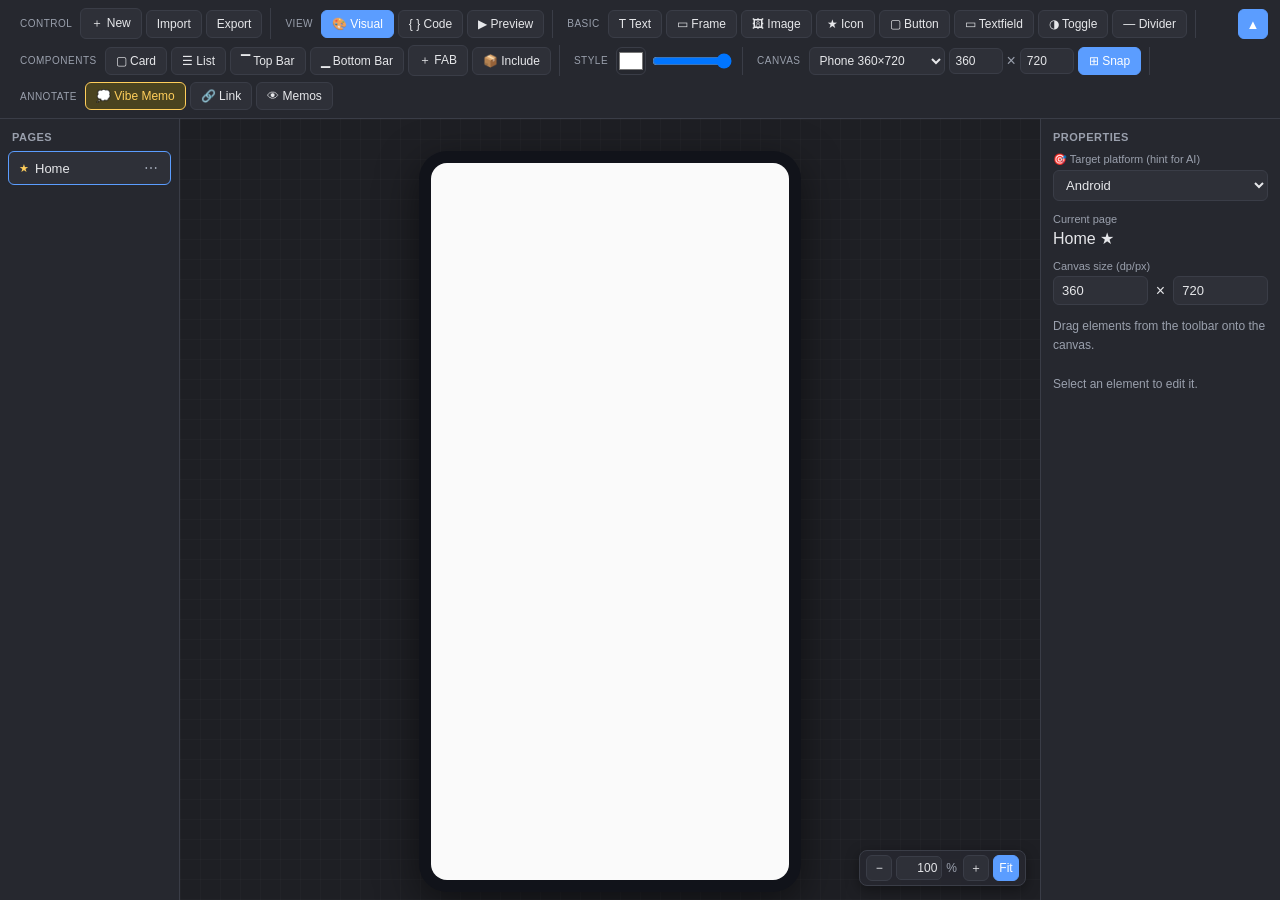
==== index.html @ 79864994 "ux: replace PAGES ... prompt/confirm with a non-blocking popup menu - ⋯ now opens a small popup menu" ====
<!DOCTYPE html>
<!--
  easy-xml — Android UI 草图工具 / Android UI sketch tool
  单页 HTML，无需构建。在浏览器中打开即可使用。
  Single-page HTML, no build step. Just open in a browser.
-->
<html lang="zh">
<head>
<meta charset="UTF-8">
<meta name="viewport" content="width=device-width, initial-scale=1.0">
<title>easy-xml · Android UI Sketch</title>
<style>
  :root {
    --bg: #1e1f24;
    --panel: #26282f;
    --panel-2: #2e3038;
    --border: #3a3d47;
    --text: #e6e7ea;
    --muted: #9aa0ad;
    --accent: #5b9dff;
    --accent-2: #ffce5b;
    --danger: #ff6b6b;
  }
  * { box-sizing: border-box; }
  html, body { margin: 0; height: 100%; }
  body {
    font-family: -apple-system, "Segoe UI", "PingFang SC", "Microsoft YaHei", Roboto, sans-serif;
    background: var(--bg);
    color: var(--text);
    display: flex;
    flex-direction: column;
    overflow: hidden;
  }
  /* ---- Toolbar / 工具栏 ---- */
  #toolbar {
    display: flex;
    align-items: center;
    gap: 6px;
    padding: 8px 44px 8px 12px;   /* room for collapse button / 给折叠按钮留位 */
    background: var(--panel);
    border-bottom: 1px solid var(--border);
    flex-wrap: wrap;
    position: relative;
  }
  /* always-visible toggle, fixed at top-right / 始终可见的折叠按钮，固定右上角 */
  #tbToggle {
    position: fixed; top: 9px; right: 12px; z-index: 50;
    width: 30px; height: 30px; padding: 0; line-height: 1; font-size: 13px;
    background: var(--accent); color: #fff; border-color: var(--accent);
  }
  /* collapsed toolbar -> slim mini bar / 折叠后的细条 */
  #tbMini {
    display: none;
    align-items: center; gap: 8px;
    padding: 6px 12px;
    background: var(--panel);
    border-bottom: 1px solid var(--border);
  }
  body.tb-collapsed #toolbar { display: none; }
  body.tb-collapsed #tbMini { display: flex; }
  .group {
    display: flex;
    align-items: center;
    flex-wrap: wrap;          /* let buttons wrap inside the group / 组内按钮可换行 */
    gap: 4px;
    row-gap: 6px;
    min-width: 0;
    padding: 0 8px;
    border-right: 1px solid var(--border);
  }
  .group:last-child { border-right: none; }
  .group-label {
    font-size: 10px;
    color: var(--muted);
    text-transform: uppercase;
    letter-spacing: .5px;
    margin-right: 4px;
  }
  button.tool, .tool {
    background: var(--panel-2);
    color: var(--text);
    border: 1px solid var(--border);
    border-radius: 6px;
    padding: 6px 10px;
    font-size: 12px;
    cursor: pointer;
    user-select: none;
    white-space: nowrap;
  }
  button.tool:hover, .tool:hover { border-color: var(--accent); }
  .tool.draw { cursor: grab; }
  .tool.draw:active { cursor: grabbing; }
  .tool.primary { background: var(--accent); color: #fff; border-color: var(--accent); }
  .tool.vibe { background: #4a431f; border-color: var(--accent-2); color: var(--accent-2); }
  .tool.active { background: var(--accent); color: #fff; border-color: var(--accent); }
  #toolbar select, #toolbar input.num {
    background: var(--panel-2); color: var(--text);
    border: 1px solid var(--border); border-radius: 6px;
    padding: 5px 6px; font-size: 12px;
  }
  #toolbar input.num { width: 54px; }
  input[type=color] { width: 30px; height: 28px; border: 1px solid var(--border); border-radius: 6px; background: none; padding: 0; cursor: pointer; }
  input[type=range] { width: 80px; }
  /* ---- Main layout / 主布局 ---- */
  #main { flex: 1; display: flex; min-height: 0; }
  /* Page list / 页面列表 */
  #pages {
    width: 180px;
    background: var(--panel);
    border-right: 1px solid var(--border);
    overflow-y: auto;
    padding: 8px;
    flex-shrink: 0;
  }
  #pages h3 { font-size: 11px; color: var(--muted); text-transform: uppercase; margin: 4px 4px 8px; letter-spacing: .5px; }
  .page-item {
    padding: 8px 10px;
    border-radius: 6px;
    font-size: 13px;
    cursor: pointer;
    margin-bottom: 4px;
    border: 1px solid transparent;
    display: flex;
    align-items: center;
    gap: 6px;
  }
  .page-item:hover { background: var(--panel-2); }
  .page-item.active { background: var(--panel-2); border-color: var(--accent); }
  .page-item .home-dot { color: var(--accent-2); font-size: 11px; }
  .page-item .name { flex: 1; overflow: hidden; text-overflow: ellipsis; white-space: nowrap; }
  .page-item .pgmenu { color: var(--muted); font-size: 14px; padding: 0 2px; }
  .page-item .pgmenu:hover { color: var(--text); }
  /* Canvas / 画布 */
  #stage {
    flex: 1;
    overflow: auto;
    display: flex;
    align-items: flex-start;
    justify-content: center;
    padding: 32px;
    position: relative;
    background:
      linear-gradient(90deg, rgba(255,255,255,.02) 1px, transparent 1px),
      linear-gradient(rgba(255,255,255,.02) 1px, transparent 1px);
    background-size: 20px 20px;
  }
  /* floating zoom control / 浮动缩放控件 */
  #zoombar {
    position: absolute; right: 14px; bottom: 14px; z-index: 6;
    display: flex; align-items: center; gap: 4px;
    background: rgba(38,40,47,.92); border: 1px solid var(--border);
    border-radius: 8px; padding: 4px 6px;
    box-shadow: 0 4px 14px rgba(0,0,0,.4);
  }
  #zoombar button { width: 26px; height: 26px; padding: 0; }
  #zoombar input { width: 46px; text-align: right; background: var(--panel-2); color: var(--text); border: 1px solid var(--border); border-radius: 5px; padding: 4px; font-size: 12px; }
  #zoombar .pct { color: var(--muted); font-size: 12px; margin-right: 2px; }
  body.mode-code #zoombar { display: none; }
  #phone {
    background: #11131a;
    border-radius: 28px;
    padding: 12px;
    box-shadow: 0 12px 40px rgba(0,0,0,.5);
    height: fit-content;
  }
  svg#canvas { background: #fafafa; border-radius: 16px; display: block; }
  /* Properties / 属性面板 */
  #props {
    width: 240px;
    background: var(--panel);
    border-left: 1px solid var(--border);
    padding: 12px;
    overflow-y: auto;
    flex-shrink: 0;
  }
  #props h3 { font-size: 11px; color: var(--muted); text-transform: uppercase; margin: 0 0 10px; letter-spacing: .5px; }
  .field { margin-bottom: 12px; }
  .field label { display: block; font-size: 11px; color: var(--muted); margin-bottom: 4px; }
  .field input[type=text], .field textarea, .field select {
    width: 100%;
    background: var(--panel-2);
    border: 1px solid var(--border);
    border-radius: 6px;
    color: var(--text);
    padding: 6px 8px;
    font-size: 13px;
    font-family: inherit;
  }
  .field textarea { resize: vertical; min-height: 60px; }
  .row { display: flex; gap: 8px; align-items: center; }
  .empty-hint { color: var(--muted); font-size: 12px; line-height: 1.6; }
  .btn-danger { background: #3a2326; color: var(--danger); border: 1px solid var(--danger); border-radius: 6px; padding: 7px; width: 100%; cursor: pointer; font-size: 12px; }
  .btn-danger:hover { background: var(--danger); color: #fff; }
  /* SVG element styling */
  .el { cursor: move; }
  .el.preview-link { cursor: pointer; }
  .sel-outline { fill: none; stroke: var(--accent); stroke-width: 1.5; stroke-dasharray: 4 3; pointer-events: none; }
  .resize-handle { fill: var(--accent); cursor: nwse-resize; }
  .memo-card { cursor: move; }
  /* ---- Code view / 代码视图 ---- */
  #codeView { display: none; flex: 1; flex-direction: column; min-height: 0; }
  .code-toolbar {
    display: flex; align-items: center; gap: 8px;
    padding: 8px 50px 8px 12px;   /* right room for the fixed toggle / 给固定折叠按钮留位 */
    border-bottom: 1px solid var(--border);
    background: var(--panel); font-size: 12px; color: var(--muted);
  }
  .code-toolbar .spacer { flex: 1; }
  .code-wrap { position: relative; flex: 1; min-height: 0; margin: 10px; }
  #codeHl, #codeArea {
    position: absolute; inset: 0; margin: 0; padding: 14px;
    font-family: ui-monospace, "SF Mono", Menlo, monospace;
    font-size: 13px; line-height: 1.55;
    white-space: pre-wrap; overflow-wrap: break-word; word-break: break-word;
    border: 1px solid var(--border); border-radius: 8px;
    overflow: auto; tab-size: 2;
  }
  #codeHl { background: #15161b; color: #d7dbe2; pointer-events: none; z-index: 1; }
  #codeHl code { font: inherit; white-space: inherit; }
  #codeArea { background: transparent; color: transparent; caret-color: #fff; z-index: 2; resize: none; }
  #codeArea::selection { background: rgba(91,157,255,.35); }
  /* syntax tokens / 语法着色 */
  .c  { color: #6a9955; font-style: italic; }
  .tg { color: #569cd6; }
  .at { color: #9cdcfe; }
  .vl { color: #ce9178; }
  .pu { color: #808080; }
  .hd { color: #e6c07b; font-weight: 600; }
  .fn { color: #707070; }
  /* mode visibility / 模式可见性 */
  body.mode-code #stage, body.mode-code #props { display: none; }
  body.mode-code #codeView { display: flex; }
  body.mode-preview #props { display: none; }
  /* toast */
  .toast { position: fixed; bottom: 20px; left: 50%; transform: translateX(-50%); background: var(--panel-2); border: 1px solid var(--accent); color: var(--text); padding: 10px 18px; border-radius: 8px; font-size: 13px; z-index: 200; opacity: 0; transition: opacity .2s; pointer-events: none; }
  .toast.show { opacity: 1; }
  /* popup menu / 弹出菜单 */
  .popmenu { position: fixed; z-index: 300; background: var(--panel-2); border: 1px solid var(--border); border-radius: 8px; padding: 4px; box-shadow: 0 10px 28px rgba(0,0,0,.5); min-width: 150px; }
  .popmenu button { display: block; width: 100%; text-align: left; background: none; border: none; color: var(--text); padding: 8px 10px; border-radius: 6px; font-size: 13px; cursor: pointer; }
  .popmenu button:hover { background: var(--accent); color: #fff; }
  .popmenu button.danger { color: var(--danger); }
  .popmenu button.danger:hover { background: var(--danger); color: #fff; }
  .popmenu button:disabled { opacity: .4; cursor: default; }
  .popmenu button:disabled:hover { background: none; color: var(--text); }
  .popmenu .sep { height: 1px; background: var(--border); margin: 4px 2px; }
  .page-rename { flex: 1; min-width: 0; background: var(--bg); border: 1px solid var(--accent); border-radius: 5px; color: var(--text); padding: 4px 6px; font-size: 13px; font-family: inherit; }
  /* text position 3x3 picker / 文本位置九宫格 */
  .pos-grid { display: grid; grid-template-columns: repeat(3, 1fr); gap: 4px; width: 96px; }
  .pos-grid button { height: 26px; padding: 0; font-size: 11px; }
  .pos-grid button.active { background: var(--accent); color: #fff; border-color: var(--accent); }
  /* inline text editor over the canvas / 画布上的内联文本编辑 */
  .inline-edit {
    position: fixed; z-index: 120;
    background: #fff; color: #111; border: 2px solid var(--accent);
    border-radius: 4px; padding: 2px 6px; font-size: 14px;
    font-family: inherit; outline: none;
  }
</style>
</head>
<body class="mode-visual">

<!-- always-visible collapse/expand toggle / 始终可见的折叠·展开按钮 -->
<button class="tool" id="tbToggle" data-act="toggletb" title="Collapse / expand toolbar">▲</button>

<!-- ======== Toolbar / 工具栏 ======== -->
<div id="toolbar">
  <div class="group">
    <span class="group-label">Control</span>
    <button class="tool" data-act="newpage">＋ New</button>
    <button class="tool" data-act="import">Import</button>
    <button class="tool" data-act="export">Export</button>
  </div>

  <div class="group">
    <span class="group-label">View</span>
    <button class="tool" data-act="view" data-mode="visual">🎨 Visual</button>
    <button class="tool" data-act="view" data-mode="code">{ } Code</button>
    <button class="tool" data-act="view" data-mode="preview">▶ Preview</button>
  </div>

  <div class="group">
    <span class="group-label">Basic</span>
    <div class="tool draw" draggable="true" data-type="text">T Text</div>
    <div class="tool draw" draggable="true" data-type="rect">▭ Frame</div>
    <div class="tool draw" draggable="true" data-type="image">🖼 Image</div>
    <div class="tool draw" draggable="true" data-type="icon">★ Icon</div>
    <div class="tool draw" draggable="true" data-type="button">▢ Button</div>
    <div class="tool draw" draggable="true" data-type="textfield">▭ Textfield</div>
    <div class="tool draw" draggable="true" data-type="toggle">◑ Toggle</div>
    <div class="tool draw" draggable="true" data-type="divider">— Divider</div>
  </div>

  <div class="group">
    <span class="group-label">Components</span>
    <div class="tool draw" draggable="true" data-type="card">▢ Card</div>
    <div class="tool draw" draggable="true" data-type="list">☰ List</div>
    <div class="tool draw" draggable="true" data-type="topbar">▔ Top Bar</div>
    <div class="tool draw" draggable="true" data-type="bottombar">▁ Bottom Bar</div>
    <div class="tool draw" draggable="true" data-type="fab">＋ FAB</div>
    <div class="tool draw" draggable="true" data-type="include" title="Embed another page as an element">📦 Include</div>
  </div>

  <div class="group">
    <span class="group-label">Style</span>
    <input type="color" id="fillColor" value="#ffffff" title="Color">
    <input type="range" id="opacity" min="0" max="1" step="0.05" value="1" title="Opacity">
  </div>

  <div class="group">
    <span class="group-label">Canvas</span>
    <select id="canvasPreset" title="Preset size"></select>
    <input type="number" id="canvasW" class="num" min="120" max="2000" title="Width">
    <span style="color:var(--muted)">×</span>
    <input type="number" id="canvasH" class="num" min="120" max="4000" title="Height">
    <button class="tool active" id="snapBtn" data-act="snap" title="Snap (grid + guides)">⊞ Snap</button>
  </div>

  <div class="group">
    <span class="group-label">Annotate</span>
    <div class="tool vibe draw" draggable="true" data-type="memo">💭 Vibe Memo</div>
    <button class="tool" data-act="link">🔗 Link</button>
    <button class="tool" id="toggleMemo" data-act="foldmemo">👁 Memos</button>
  </div>
</div>

<!-- ======== Mini bar (collapsed) / 折叠后的细条 ======== -->
<div id="tbMini">
  <span class="group-label" style="margin-right:8px">COLLAPSED · tap ▼ to expand</span>
  <button class="tool" data-act="view" data-mode="visual">🎨 Visual</button>
  <button class="tool" data-act="view" data-mode="code">{ } Code</button>
  <button class="tool" data-act="view" data-mode="preview">▶ Preview</button>
</div>

<!-- ======== Main / 主区域 ======== -->
<div id="main">
  <!-- Page list / 页面列表 -->
  <div id="pages">
    <h3>Pages</h3>
    <div id="pageList"></div>
  </div>

  <!-- Canvas / 画布 -->
  <div id="stage">
    <div id="phone">
      <svg id="canvas" width="360" height="720" viewBox="0 0 360 720">
        <g id="elLayer"></g>
        <g id="memoLayer"></g>
        <g id="overlay"></g>
      </svg>
    </div>
    <!-- zoom control / 缩放控件 -->
    <div id="zoombar">
      <button class="tool" id="zOut" title="Zoom out">−</button>
      <input type="text" id="zVal" title="Zoom %"><span class="pct">%</span>
      <button class="tool" id="zIn" title="Zoom in">＋</button>
      <button class="tool" id="zFit" title="Fit to window">Fit</button>
    </div>
  </div>

  <!-- Code editor / 代码编辑器 -->
  <div id="codeView">
    <div class="code-toolbar">
      <span>Markdown + XML (editable)</span>
      <span class="spacer"></span>
      <button class="tool primary" id="cApply">✓ Apply</button>
      <button class="tool" id="cRegen">↻ Regenerate</button>
      <button class="tool" id="cCopy">📋 Copy</button>
      <button class="tool" id="cDownload">⬇ Download .md</button>
    </div>
    <div class="code-wrap">
      <pre id="codeHl" aria-hidden="true"><code></code></pre>
      <textarea id="codeArea" spellcheck="false"></textarea>
    </div>
  </div>

  <!-- Properties / 属性面板 -->
  <div id="props">
    <h3>Properties</h3>
    <div id="propBody"></div>
  </div>
</div>

<div class="toast" id="toast"></div>
<input type="file" id="fileInput" accept=".json,application/json" style="display:none">

<script>
"use strict";
// ====================================================================
// easy-xml — state & logic / 状态与逻辑
// ====================================================================
const STORE_KEY = "easy-xml-project-v1";

// Default element sizes / 默认尺寸 (color optional: foreground for text-like)
const DEFAULTS = {
  rect:      { w: 200, h: 130, text: "" },
  text:      { w: 160, h: 28,  text: "Text", color: "#1d2330" },
  textfield: { w: 240, h: 46,  text: "Input..." },
  button:    { w: 140, h: 46,  text: "Button" },
  list:      { w: 260, h: 220, text: "Item" },
  image:     { w: 200, h: 140, text: "", color: "#eef0f3" },
  icon:      { w: 44,  h: 44,  text: "★", color: "#1d2330" },
  card:      { w: 240, h: 160, text: "" },
  topbar:    { w: 360, h: 56,  text: "Title" },
  bottombar: { w: 360, h: 60,  text: "Home,Search,Profile" },
  fab:       { w: 56,  h: 56,  text: "＋", color: "#5b9dff" },
  toggle:    { w: 52,  h: 30,  text: "", color: "#5b9dff" },
  divider:   { w: 240, h: 2,   text: "", color: "#d0d0d0" },
  include:   { w: 170, h: 130, text: "" },
};

// Canvas presets / 画面预设
const CANVAS_PRESETS = [
  { label: "Phone 360×720",    w: 360,  h: 720 },
  { label: "Phone 360×800",    w: 360,  h: 800 },
  { label: "Phone L 412×915",  w: 412,  h: 915 },
  { label: "Compact 320×568",  w: 320,  h: 568 },
  { label: "Tablet 800×1280",  w: 800,  h: 1280 },
  { label: "Web 1280×800",     w: 1280, h: 800 },
  { label: "Desktop 1440×900", w: 1440, h: 900 },
];

// target platforms (hint passed to AI) / 目标平台（提示给 AI）
const TARGETS = ["Android", "iOS", "Web", "Desktop", "Mobile (generic)"];

let project = null;        // { pages, activePageId, seq }
let selection = { kind: "el", ids: [] };   // multi-select / 复数选择
// ---- selection helpers / 选择辅助 ----
function clearSel() { selection = { kind: "el", ids: [] }; }
function setSel(kind, ids) { selection = { kind, ids: ids.slice() }; }
function isSel(id) { return selection.ids.indexOf(id) >= 0; }
function selObjs() {
  const page = activePage();
  const src = selection.kind === "memo" ? page.memos : page.elements;
  return selection.ids.map(id => src.find(o => o.id === id)).filter(Boolean);
}
function primarySel() { return selObjs()[0] || null; }
let memoVisible = true;
let mode = "visual";       // 'visual' | 'code' | 'preview'
let codeDirty = false;     // code edited but not applied / 代码已改未应用
let zoom = 1;              // canvas zoom factor / 画布缩放倍数
let zoomFit = true;        // auto-fit to window / 自动适应窗口
let clipboard = [];        // copied elements / 剪贴板（元素副本）
let snapGrid = true;       // snap to grid while moving / 移动时网格吸附
const GRID = 8;            // grid step (canvas units) / 网格步长

const SVGNS = "http://www.w3.org/2000/svg";
const $ = (sel) => document.querySelector(sel);
const canvas = $("#canvas");
const elLayer = $("#elLayer");
const memoLayer = $("#memoLayer");
const overlay = $("#overlay");

// ---- ID / 唯一ID ----
function nextId(prefix) {
  project.seq = (project.seq || 0) + 1;
  return prefix + project.seq;
}

// ---- Persistence / 持久化 (localStorage) ----
function save() {
  try { localStorage.setItem(STORE_KEY, JSON.stringify(project)); }
  catch (e) { console.warn("save failed", e); }
}
function load() {
  try {
    const raw = localStorage.getItem(STORE_KEY);
    if (raw) { project = JSON.parse(raw); return true; }
  } catch (e) { console.warn("load failed", e); }
  return false;
}

// ---- Undo / Redo history / 撤销·重做历史 ----
const undoStack = [], redoStack = [];
const HMAX = 100;
// capture the current state BEFORE a mutating action / 在改动前快照
function snapshot() {
  undoStack.push(JSON.stringify(project));
  if (undoStack.length > HMAX) undoStack.shift();
  redoStack.length = 0;
}
function restoreState(json) {
  project = JSON.parse(json);
  migrate();
  if (!project.pages.some(p => p.id === project.activePageId)) project.activePageId = project.pages[0].id;
  clearSel();
  render();
}
function undo() {
  if (!undoStack.length) { toast("Nothing to undo"); return; }
  redoStack.push(JSON.stringify(project));
  restoreState(undoStack.pop());
}
function redo() {
  if (!redoStack.length) { toast("Nothing to redo"); return; }
  undoStack.push(JSON.stringify(project));
  restoreState(redoStack.pop());
}
function activePage() {
  return project.pages.find(p => p.id === project.activePageId) || project.pages[0];
}
// active canvas size / 当前画面尺寸
function cw() { const p = activePage(); return (p && p.canvasW) || 360; }
function ch() { const p = activePage(); return (p && p.canvasH) || 720; }

// ---- Init / 初始化 ----
function freshProject() {
  project = { pages: [], activePageId: null, seq: 0 };
  const p = createPage("Home");
  p.isHome = true;
  project.activePageId = p.id;
}
function createPage(name) {
  const p = {
    id: nextId("p"),
    name: name || ("Page " + (project.pages.length + 1)),
    isHome: false, elements: [], memos: [],
    canvasW: 360, canvasH: 720,
  };
  project.pages.push(p);
  return p;
}
// fill defaults for old data / 兼容旧数据
function migrate() {
  if (!project.pages) return;
  if (!project.target) project.target = "Android";
  project.pages.forEach(p => {
    if (!p.canvasW) p.canvasW = 360;
    if (!p.canvasH) p.canvasH = 720;
    if (!p.memos) p.memos = [];
    (p.elements || []).forEach(e => { if (e.note == null) e.note = ""; if (e.ref === undefined) e.ref = null; if (e.groupId === undefined) e.groupId = null; if (e.textPos === undefined) e.textPos = null; });
  });
}

// ====================================================================
// Rendering / 渲染
// ====================================================================
function render() {
  renderPageList();
  renderCanvas();
  renderProps();
  syncCanvasControls();
  syncStyleControls();
  save();
}

// reflect the selected element's color/opacity in the toolbar Style controls
// 让工具栏样式控件反映当前选中元素的颜色/透明度
function syncStyleControls() {
  const sel = selection.kind === "el" ? primarySel() : null;
  if (sel) {
    $("#fillColor").value = sel.color || "#ffffff";
    $("#opacity").value = sel.opacity != null ? sel.opacity : 1;
  }
}

// apply a Style control to the current selection live (WYSIWYG) and keep as default
// 把样式控件实时应用到选中元素（所见即所得），同时作为新元素默认值
function applyStyleToSelection(key, val) {
  if (selection.kind === "el" && selection.ids.length) {
    selObjs().forEach(o => o[key] = val);
    renderCanvas(); renderProps(); save();
  }
}
$("#fillColor").addEventListener("input", (e) => applyStyleToSelection("color", e.target.value));
$("#opacity").addEventListener("input", (e) => applyStyleToSelection("opacity", parseFloat(e.target.value)));
// snapshot once when a Style control gains focus (so the edit is undoable) / 聚焦时快照一次
["#fillColor", "#opacity"].forEach(s => $(s).addEventListener("focus", () => { if (selection.ids.length) snapshot(); }));

function syncCanvasControls() {
  const p = activePage();
  $("#canvasW").value = p.canvasW;
  $("#canvasH").value = p.canvasH;
  const preset = CANVAS_PRESETS.findIndex(x => x.w === p.canvasW && x.h === p.canvasH);
  $("#canvasPreset").value = preset >= 0 ? String(preset) : "custom";
}

let renamingPageId = null;   // page being renamed inline / 正在内联重命名的页面

function renderPageList() {
  const list = $("#pageList");
  list.innerHTML = "";
  project.pages.forEach(p => {
    const div = document.createElement("div");
    div.className = "page-item" + (p.id === project.activePageId ? " active" : "");
    div.appendChild(makeSpan("home-dot", p.isHome ? "★" : ""));
    if (renamingPageId === p.id) {
      const inp = document.createElement("input");
      inp.type = "text"; inp.value = p.name; inp.className = "page-rename";
      const commit = (keep) => {
        renamingPageId = null;
        const v = inp.value.trim();
        if (keep && v && v !== p.name) { snapshot(); p.name = v; }
        render();
      };
      inp.onkeydown = (ev) => { ev.stopPropagation(); if (ev.key === "Enter") commit(true); else if (ev.key === "Escape") commit(false); };
      inp.onblur = () => commit(true);
      div.appendChild(inp);
      setTimeout(() => { inp.focus(); inp.select(); }, 0);
    } else {
      const name = makeSpan("name", p.name);
      name.onclick = () => { project.activePageId = p.id; clearSel(); render(); };
      div.appendChild(name);
      div.querySelector(".home-dot").onclick = () => { project.activePageId = p.id; clearSel(); render(); };
      const menu = makeSpan("pgmenu", "⋯"); menu.title = "Menu";
      menu.onclick = (e) => { e.stopPropagation(); const r = menu.getBoundingClientRect(); openPageMenu(p, r.left, r.bottom + 4); };
      div.appendChild(menu);
    }
    list.appendChild(div);
  });
}
function makeSpan(cls, text) { const s = document.createElement("span"); s.className = cls; s.textContent = text; return s; }

function openPageMenu(p, x, y) {
  openPopmenu(x, y, [
    { label: "✎ Rename", action: () => { renamingPageId = p.id; render(); } },
    { label: "★ Set as Home", disabled: p.isHome, action: () => {
        snapshot(); project.pages.forEach(x => x.isHome = false); p.isHome = true; render();
      } },
    { sep: true },
    { label: "🗑 Delete", danger: true, disabled: project.pages.length === 1, action: () => deletePage(p) },
  ]);
}
function deletePage(p) {
  if (project.pages.length === 1) return;
  snapshot();
  project.pages = project.pages.filter(x => x.id !== p.id);
  project.pages.forEach(pg => pg.elements.forEach(el => {   // clear links / includes pointing here
    if (el.linkTo === p.id) el.linkTo = null;
    if (el.ref === p.id) el.ref = null;
  }));
  if (project.activePageId === p.id) project.activePageId = project.pages[0].id;
  if (!project.pages.some(x => x.isHome)) project.pages[0].isHome = true;
  render();
  toast("Page deleted — ⌘/Ctrl+Z to undo");
}

// ---- lightweight popup menu (non-blocking) / 轻量弹出菜单（不打断） ----
let popmenuEl = null;
function closePopmenu() {
  if (!popmenuEl) return;
  popmenuEl.remove(); popmenuEl = null;
  document.removeEventListener("pointerdown", onPopOutside, true);
}
function onPopOutside(e) { if (popmenuEl && !popmenuEl.contains(e.target)) closePopmenu(); }
document.addEventListener("keydown", (e) => { if (e.key === "Escape") closePopmenu(); });
function openPopmenu(x, y, items) {
  closePopmenu();
  const m = document.createElement("div");
  m.className = "popmenu";
  items.forEach(it => {
    if (it.sep) { const s = document.createElement("div"); s.className = "sep"; m.appendChild(s); return; }
    const b = document.createElement("button");
    b.textContent = it.label;
    if (it.danger) b.className = "danger";
    if (it.disabled) b.disabled = true;
    else b.onclick = () => { closePopmenu(); it.action(); };
    m.appendChild(b);
  });
  document.body.appendChild(m);
  const r = m.getBoundingClientRect();
  m.style.left = Math.min(x, window.innerWidth - r.width - 8) + "px";
  m.style.top = Math.min(y, window.innerHeight - r.height - 8) + "px";
  popmenuEl = m;
  setTimeout(() => document.addEventListener("pointerdown", onPopOutside, true), 0);
}

function renderCanvas() {
  const page = activePage();
  const W = cw(), H = ch();
  canvas.setAttribute("viewBox", `0 0 ${W} ${H}`);
  applyZoom();   // sets width/height from zoom / 按缩放设置宽高

  elLayer.innerHTML = "";
  memoLayer.innerHTML = "";
  overlay.innerHTML = "";

  page.elements.forEach(el => elLayer.appendChild(buildElement(el)));
  memoLayer.style.display = memoVisible ? "" : "none";
  page.memos.forEach(m => memoLayer.appendChild(buildMemo(m)));

  if (selection.ids.length && mode !== "preview") {
    const objs = selObjs();
    const single = objs.length === 1;
    objs.forEach(o => drawSelection(o.x, o.y, o.w || 200, o.h || 80, single));
  }
}

// build a top-level (interactive) element / 构建可交互的顶层元素
function buildElement(el) {
  const g = document.createElementNS(SVGNS, "g");
  g.setAttribute("class", "el" + (mode === "preview" && el.linkTo ? " preview-link" : ""));
  g.setAttribute("transform", `translate(${el.x},${el.y})`);
  g.dataset.id = el.id;
  g.dataset.kind = "el";
  drawShapes(g, el, 0);

  // note badge / 注释标记
  if (el.note && el.note.trim()) {
    const n = document.createElementNS(SVGNS, "text");
    n.setAttribute("x", 5); n.setAttribute("y", 15);
    n.setAttribute("font-size", "12"); n.setAttribute("fill", "#caa53a");
    n.textContent = "📝";
    const ttl = document.createElementNS(SVGNS, "title");
    ttl.textContent = el.note; n.appendChild(ttl);
    g.appendChild(n);
  }
  // link badge / 链接标记
  if (el.linkTo) {
    const t = document.createElementNS(SVGNS, "text");
    t.setAttribute("x", el.w - 6); t.setAttribute("y", 16);
    t.setAttribute("text-anchor", "end"); t.setAttribute("font-size", "12");
    t.setAttribute("fill", "#5b9dff"); t.textContent = "🔗";
    g.appendChild(t);
  }
  return g;
}

// default text position per type / 各类型默认文本位置
const TEXT_DEFAULT_POS = { rect: "tl", text: "ml", textfield: "ml", button: "mc", card: "tl" };
// resolve {x, y, anchor} for an element's text given its 9-anchor position
// 依据 9 宫格位置算出文本的 {x, y, anchor}
function textXY(el, size) {
  const pos = el.textPos || TEXT_DEFAULT_POS[el.type] || "mc";
  const row = pos[0], col = pos[1], pad = 10;
  let x, anchor;
  if (col === "l") { x = pad; anchor = "start"; }
  else if (col === "r") { x = el.w - pad; anchor = "end"; }
  else { x = el.w / 2; anchor = "middle"; }
  let y;
  if (row === "t") y = size + 6;
  else if (row === "b") y = el.h - 8;
  else y = el.h / 2 + size * 0.35;
  return { x, y, anchor };
}

// draw the shapes for an element into a group (local coords, no events)
// 把元素的形状画进一个分组（局部坐标，无事件）。depth 用于限制 include 递归。
function drawShapes(g, el, depth) {
  const stroke = "#3a3d47";
  const op = el.opacity != null ? el.opacity : 1;

  if (el.type === "rect") {
    rect(g, 0, 0, el.w, el.h, el.color, op, stroke, 8);
    if (el.text) { const s = 14, p = textXY(el, s); label(g, p.x, p.y, el.text, "#1d2330", s, p.anchor); }
  } else if (el.type === "textfield") {
    rect(g, 0, 0, el.w, el.h, el.color, op, stroke, 6);
    const s = 14, p = textXY(el, s);
    label(g, p.x, p.y, el.text || "Input...", el.text ? "#444" : "#8a8f99", s, p.anchor);
  } else if (el.type === "button") {
    rect(g, 0, 0, el.w, el.h, el.color, op, stroke, 22);
    const s = 15, p = textXY(el, s);
    label(g, p.x, p.y, el.text || "Button", "#1d2330", s, p.anchor, 600);
  } else if (el.type === "list") {
    rect(g, 0, 0, el.w, el.h, el.color, op, stroke, 8);
    const rows = Math.max(2, Math.floor(el.h / 44));
    for (let i = 1; i < rows; i++) { const ly = i * (el.h / rows); line(g, 0, ly, el.w, ly, "#e3e3e3"); }
    for (let i = 0; i < rows; i++) {
      const ly = i * (el.h / rows) + (el.h / rows) / 2 + 4;
      label(g, 14, ly, (el.text || "Item") + " " + (i + 1), "#4a4f59", 13, "start");
    }
  } else if (el.type === "text") {
    // plain text label, no box / 纯文本，无边框
    const s = Math.min(Math.max(el.h * 0.7, 12), 28), p = textXY(el, s);
    label(g, p.x, p.y, el.text || "Text", el.color || "#1d2330", s, p.anchor);
  } else if (el.type === "image") {
    rect(g, 0, 0, el.w, el.h, el.color || "#eef0f3", op, "#c4c9d2", 8);
    line(g, 0, 0, el.w, el.h, "#c4c9d2"); line(g, el.w, 0, 0, el.h, "#c4c9d2");
    label(g, el.w / 2, el.h / 2 + 6, el.text || "🖼", "#8a8f99", 16, "middle");
  } else if (el.type === "icon") {
    const s = Math.min(el.w, el.h) * 0.82;
    label(g, el.w / 2, el.h / 2 + s * 0.35, el.text || "★", el.color || "#1d2330", s, "middle");
  } else if (el.type === "card") {
    rect(g, 2, 3, el.w, el.h, "#00000018", op, "none", 12);   // soft shadow / 阴影
    rect(g, 0, 0, el.w, el.h, el.color === "#ffffff" || !el.color ? "#ffffff" : el.color, op, "#e2e5ea", 12);
    if (el.text) { const s = 14, p = textXY(el, s); label(g, p.x, p.y, el.text, "#1d2330", s, p.anchor, 600); }
  } else if (el.type === "topbar") {
    rect(g, 0, 0, el.w, el.h, el.color === "#ffffff" || !el.color ? "#5b9dff" : el.color, op, "none", 0);
    label(g, 16, el.h / 2 + 6, "≡", "#fff", 20, "start");
    label(g, 46, el.h / 2 + 5, el.text || "Title", "#fff", 16, "start", 600);
    label(g, el.w - 16, el.h / 2 + 6, "⋮", "#fff", 20, "end");
  } else if (el.type === "bottombar") {
    rect(g, 0, 0, el.w, el.h, el.color === "#ffffff" || !el.color ? "#ffffff" : el.color, op, "#e2e5ea", 0);
    const items = (el.text || "Tab").split(",").map(s => s.trim()).filter(Boolean);
    const n = Math.max(1, items.length);
    items.forEach((it, i) => {
      const cx = (i + 0.5) * (el.w / n);
      circle(g, cx, el.h * 0.32, 8, i === 0 ? "#5b9dff" : "#b9bfca", "none");
      label(g, cx, el.h * 0.78, it, i === 0 ? "#5b9dff" : "#8a8f99", 11, "middle");
    });
  } else if (el.type === "fab") {
    const rr = Math.min(el.w, el.h) / 2;
    circle(g, el.w / 2, el.h / 2, rr, el.color || "#5b9dff", "none");
    label(g, el.w / 2, el.h / 2 + 8, el.text || "＋", "#fff", rr, "middle", 600);
  } else if (el.type === "toggle") {
    const rr = el.h / 2;
    rect(g, 0, 0, el.w, el.h, el.color || "#5b9dff", op, "none", rr);   // "on" track
    circle(g, el.w - rr, rr, rr - 3, "#fff", "none");                   // knob right
  } else if (el.type === "divider") {
    rect(g, 0, 0, el.w, Math.max(1, el.h), el.color || "#d0d0d0", op, "none", 0);
  } else if (el.type === "include") {
    rect(g, 0, 0, el.w, el.h, "#eef2ff", op, "#5b9dff", 8);
    const ref = el.ref ? project.pages.find(p => p.id === el.ref) : null;
    label(g, 6, 14, "📦 " + (ref ? ref.name : "(no page)"), "#3a6dd0", 11, "start", 600);
    if (ref && depth < 1) {
      // scaled snapshot of the referenced page / 引用页面的缩放快照
      const pad = 4, top = 18;
      const sc = Math.min((el.w - pad * 2) / (ref.canvasW || 360), (el.h - top - pad) / (ref.canvasH || 720));
      const inner = document.createElementNS(SVGNS, "g");
      inner.setAttribute("transform", `translate(${pad},${top}) scale(${sc})`);
      inner.setAttribute("pointer-events", "none");
      const bg = document.createElementNS(SVGNS, "rect");
      bg.setAttribute("width", ref.canvasW || 360); bg.setAttribute("height", ref.canvasH || 720);
      bg.setAttribute("fill", "#fafafa"); inner.appendChild(bg);
      (ref.elements || []).forEach(ce => {
        const cg = document.createElementNS(SVGNS, "g");
        cg.setAttribute("transform", `translate(${ce.x},${ce.y})`);
        drawShapes(cg, ce, depth + 1); // depth+1 → nested includes won't expand
        inner.appendChild(cg);
      });
      g.appendChild(inner);
    } else if (ref) {
      label(g, el.w / 2, el.h / 2 + 10, "(nested)", "#9aa0ad", 10, "middle");
    }
  }
}

function buildMemo(m) {
  const g = document.createElementNS(SVGNS, "g");
  g.setAttribute("class", "memo-card");
  g.setAttribute("transform", `translate(${m.x},${m.y})`);
  g.dataset.id = m.id; g.dataset.kind = "memo";
  const w = m.w || 180, h = m.h || 70;
  rect(g, 0, 0, w, h, "#fff4c2", 0.96, "#d9b94a", 6);
  const corner = document.createElementNS(SVGNS, "path");
  corner.setAttribute("d", `M${w-14},0 L${w},14 L${w-14},14 Z`);
  corner.setAttribute("fill", "#e0c45a");
  g.appendChild(corner);
  wrapText(g, 8, 18, m.text || "vibe...", w - 14, 13, "#5b4d12");
  return g;
}

// ---- SVG helpers / SVG 辅助 ----
function rect(parent, x, y, w, h, fill, op, stroke, r) {
  const e = document.createElementNS(SVGNS, "rect");
  e.setAttribute("x", x); e.setAttribute("y", y);
  e.setAttribute("width", w); e.setAttribute("height", h);
  e.setAttribute("rx", r || 0);
  e.setAttribute("fill", fill || "#ffffff");
  e.setAttribute("fill-opacity", op != null ? op : 1);
  e.setAttribute("stroke", stroke || "#3a3d47");
  e.setAttribute("stroke-width", "1.5");
  parent.appendChild(e);
}
function label(parent, x, y, txt, fill, size, anchor, weight) {
  const e = document.createElementNS(SVGNS, "text");
  e.setAttribute("x", x); e.setAttribute("y", y);
  e.setAttribute("fill", fill); e.setAttribute("font-size", size || 13);
  e.setAttribute("text-anchor", anchor || "start");
  if (weight) e.setAttribute("font-weight", weight);
  e.setAttribute("font-family", "sans-serif");
  e.textContent = txt;
  parent.appendChild(e);
}
function line(parent, x1, y1, x2, y2, color) {
  const e = document.createElementNS(SVGNS, "line");
  e.setAttribute("x1", x1); e.setAttribute("y1", y1);
  e.setAttribute("x2", x2); e.setAttribute("y2", y2);
  e.setAttribute("stroke", color); e.setAttribute("stroke-width", "1");
  parent.appendChild(e);
}
function circle(parent, cx, cy, r, fill, stroke) {
  const e = document.createElementNS(SVGNS, "circle");
  e.setAttribute("cx", cx); e.setAttribute("cy", cy); e.setAttribute("r", r);
  e.setAttribute("fill", fill || "#fff");
  if (stroke && stroke !== "none") { e.setAttribute("stroke", stroke); e.setAttribute("stroke-width", "1.5"); }
  parent.appendChild(e);
}
function wrapText(parent, x, y, txt, maxW, size, fill) {
  const words = String(txt).split(/\s+/);
  const charW = size * 0.6;
  const perLine = Math.max(1, Math.floor(maxW / charW));
  let line = "", ly = y, lines = 0;
  const flush = () => {
    const t = document.createElementNS(SVGNS, "text");
    t.setAttribute("x", x); t.setAttribute("y", ly);
    t.setAttribute("font-size", size); t.setAttribute("fill", fill);
    t.setAttribute("font-family", "sans-serif");
    t.textContent = line;
    parent.appendChild(t); ly += size + 3; lines++;
  };
  for (const w of words) {
    if ((line + " " + w).trim().length > perLine && line) { flush(); line = w; }
    else { line = (line + " " + w).trim(); }
    if (lines >= 4) break;
  }
  if (line && lines < 5) flush();
}

function drawSelection(x, y, w, h, withHandle) {
  const o = document.createElementNS(SVGNS, "rect");
  o.setAttribute("class", "sel-outline");
  o.setAttribute("x", x - 2); o.setAttribute("y", y - 2);
  o.setAttribute("width", w + 4); o.setAttribute("height", h + 4);
  overlay.appendChild(o);
  if (withHandle) {  // resize handle only for a single selection / 单选时才显示缩放手柄
    const hd = document.createElementNS(SVGNS, "rect");
    hd.setAttribute("class", "resize-handle");
    hd.setAttribute("x", x + w - 5); hd.setAttribute("y", y + h - 5);
    hd.setAttribute("width", 12); hd.setAttribute("height", 12);
    hd.setAttribute("rx", 2);
    hd.dataset.handle = "resize";
    overlay.appendChild(hd);
  }
}

// rubber-band selection rectangle / 框选矩形
function drawBand(x, y, w, h) {
  const b = document.createElementNS(SVGNS, "rect");
  b.setAttribute("x", x); b.setAttribute("y", y);
  b.setAttribute("width", w); b.setAttribute("height", h);
  b.setAttribute("fill", "rgba(91,157,255,0.12)");
  b.setAttribute("stroke", "#5b9dff"); b.setAttribute("stroke-width", "1");
  b.setAttribute("stroke-dasharray", "3 2"); b.setAttribute("pointer-events", "none");
  overlay.appendChild(b);
}

// ====================================================================
// Properties panel / 属性面板
// ====================================================================
function renderProps() {
  const body = $("#propBody");
  const objs = selObjs();

  if (!objs.length) { renderCanvasProps(body); return; }

  // ---- multi-selection / 复数选择 ----
  if (selection.kind === "el" && objs.length > 1) {
    renderMultiProps(body, objs);
    return;
  }

  const obj = objs[0];

  if (selection.kind === "memo") {
    body.innerHTML =
      `<div class="field"><label>Vibe Memo (note for AI)</label>` +
      `<textarea id="pMemoText">${escapeHtml(obj.text || "")}</textarea></div>` +
      `<button class="btn-danger" id="pDelete">Delete</button>`;
    $("#pMemoText").oninput = (e) => { obj.text = e.target.value; renderCanvas(); save(); };
    $("#pDelete").onclick = deleteSelected;
    return;
  }

  // ---- element / 元素 ----
  const otherPages = project.pages.filter(p => p.id !== activePage().id);
  const pageOpts = (selId) => otherPages
    .map(p => `<option value="${p.id}" ${selId === p.id ? "selected" : ""}>${escapeHtml(p.name)}</option>`).join("");

  let html = `<div class="field"><label>Type</label><div>${obj.type}</div></div>`;

  if (obj.type === "include") {
    html += `<div class="field"><label>📦 Embed page</label>` +
      `<select id="pRef"><option value="">— Select —</option>${pageOpts(obj.ref)}</select></div>` +
      `<button class="tool" id="pFlatten" style="width:100%;margin-bottom:12px">🧩 Flatten to elements</button>`;
  } else {
    html += `<div class="field"><label>Text (double-click element to edit)</label><input type="text" id="pText" value="${escapeHtml(obj.text || "")}"></div>`;
    if (["rect", "textfield", "button"].includes(obj.type)) {
      const cur = obj.textPos || TEXT_DEFAULT_POS[obj.type];
      const TPOS = ["tl","tc","tr","ml","mc","mr","bl","bc","br"];
      const GLYPH = { tl:"↖", tc:"↑", tr:"↗", ml:"←", mc:"•", mr:"→", bl:"↙", bc:"↓", br:"↘" };
      html += `<div class="field"><label>Text position</label><div class="pos-grid">` +
        TPOS.map(p => `<button data-pos="${p}" class="tool ${p === cur ? "active" : ""}">${GLYPH[p]}</button>`).join("") +
        `</div></div>`;
    }
    html += `<div class="field row"><div><label>Color</label><input type="color" id="pColor" value="${obj.color || "#ffffff"}"></div>` +
      `<div style="flex:1"><label>Opacity</label><input type="range" id="pOp" min="0" max="1" step="0.05" value="${obj.opacity != null ? obj.opacity : 1}"></div></div>`;
  }

  html += `<div class="field"><label>📝 Note (description for AI)</label>` +
    `<textarea id="pNote" placeholder="e.g. main login button, validates email on tap…">${escapeHtml(obj.note || "")}</textarea></div>` +
    `<div class="field row">` +
    `<div><label>W</label><input type="text" id="pW" value="${Math.round(obj.w)}"></div>` +
    `<div><label>H</label><input type="text" id="pH" value="${Math.round(obj.h)}"></div>` +
    `<div><label>X</label><input type="text" id="pX" value="${Math.round(obj.x)}"></div>` +
    `<div><label>Y</label><input type="text" id="pY" value="${Math.round(obj.y)}"></div></div>`;

  if (obj.type !== "include") {
    html += `<div class="field"><label>🔗 Link to page</label>` +
      `<select id="pLink"><option value="">— None —</option>${pageOpts(obj.linkTo)}</select></div>`;
  }
  html += zOrderHTML();
  if (obj.groupId) html += `<button class="tool" id="pUngroup1" style="width:100%;margin-bottom:8px">⊟ Ungroup</button>`;
  html += `<button class="btn-danger" id="pDelete">Delete</button>`;
  body.innerHTML = html;
  bindZOrder(body);

  if (obj.groupId && $("#pUngroup1")) $("#pUngroup1").onclick = () => {
    snapshot();
    const gid = obj.groupId;
    activePage().elements.forEach(e => { if (e.groupId === gid) e.groupId = null; });
    render(); toast("Ungrouped");
  };

  if (obj.type === "include") {
    $("#pRef").onchange = (e) => {
      const v = e.target.value;
      if (v && wouldRecurse(obj, v)) { toast("Would create a cycle"); e.target.value = obj.ref || ""; return; }
      obj.ref = v || null; renderCanvas(); save();
    };
    $("#pFlatten").onclick = () => flattenInclude(obj);
  } else {
    $("#pText").oninput = (e) => { obj.text = e.target.value; renderCanvas(); save(); };
    $("#pColor").oninput = (e) => { obj.color = e.target.value; renderCanvas(); save(); };
    $("#pOp").oninput = (e) => { obj.opacity = parseFloat(e.target.value); renderCanvas(); save(); };
    $("#pLink").onchange = (e) => { obj.linkTo = e.target.value || null; renderCanvas(); save(); };
    body.querySelectorAll(".pos-grid [data-pos]").forEach(b => b.onclick = () => {
      snapshot(); obj.textPos = b.dataset.pos; save(); renderCanvas(); renderProps();
    });
  }
  $("#pNote").oninput = (e) => { obj.note = e.target.value; renderCanvas(); save(); };
  ["W","H","X","Y"].forEach(k => {
    $("#p" + k).onchange = (e) => {
      const v = parseFloat(e.target.value);
      if (!isNaN(v)) { obj[k.toLowerCase()] = v; renderCanvas(); save(); }
    };
  });
  $("#pDelete").onclick = deleteSelected;
}

// multi-selection panel / 复数选择面板
function renderMultiProps(body, objs) {
  const groupIds = new Set(objs.map(o => o.groupId).filter(Boolean));
  const allSameGroup = groupIds.size === 1 && objs.every(o => o.groupId) &&
    activePage().elements.filter(e => e.groupId === [...groupIds][0]).length === objs.length;
  const anyGrouped = groupIds.size > 0;
  body.innerHTML =
    `<div class="field"><label>Selected</label><div>${objs.length} elements</div></div>` +
    `<button class="tool primary" id="pGroup" style="width:100%;margin-bottom:8px">⊞ Group</button>` +
    (anyGrouped ? `<button class="tool" id="pUngroup" style="width:100%;margin-bottom:8px">⊟ Ungroup</button>` : "") +
    `<div class="field row" style="margin-top:8px"><label style="margin:0">Align</label></div>` +
    `<div class="row" style="flex-wrap:wrap;gap:4px;margin-bottom:12px">` +
    `<button class="tool" data-align="left" title="Left">⇤</button>` +
    `<button class="tool" data-align="hcenter" title="Center H">⇔</button>` +
    `<button class="tool" data-align="right" title="Right">⇥</button>` +
    `<button class="tool" data-align="top" title="Top">⤒</button>` +
    `<button class="tool" data-align="vcenter" title="Center V">⇕</button>` +
    `<button class="tool" data-align="bottom" title="Bottom">⤓</button></div>` +
    `<div class="field row" style="margin-top:4px"><label style="margin:0">Distribute (3+)</label></div>` +
    `<div class="row" style="gap:4px;margin-bottom:12px">` +
    `<button class="tool" data-dist="h">↔ Horizontal</button>` +
    `<button class="tool" data-dist="v">↕ Vertical</button></div>` +
    zOrderHTML() +
    `<button class="btn-danger" id="pDelete">Delete all</button>`;
  if (allSameGroup) { const u = $("#pUngroup"); if (u) u.textContent = "⊟ Ungroup"; }
  $("#pGroup").onclick = groupSelection;
  if ($("#pUngroup")) $("#pUngroup").onclick = ungroupSelection;
  body.querySelectorAll("[data-align]").forEach(b => b.onclick = () => alignSelection(b.dataset.align));
  body.querySelectorAll("[data-dist]").forEach(b => b.onclick = () => distribute(b.dataset.dist));
  bindZOrder(body);
  $("#pDelete").onclick = deleteSelected;
}

// group / ungroup via shared groupId / 通过共享 groupId 编组与解组
function groupSelection() {
  const objs = selObjs();
  if (objs.length < 2) return;
  snapshot();
  const gid = nextId("g");
  objs.forEach(o => o.groupId = gid);
  render();
  toast("Grouped");
}
function ungroupSelection() {
  if (!selObjs().some(o => o.groupId)) return;
  snapshot();
  selObjs().forEach(o => o.groupId = null);
  render();
  toast("Ungrouped");
}
function alignSelection(how) {
  const objs = selObjs();
  if (objs.length < 2) return;
  snapshot();
  const xs = objs.map(o => o.x), ys = objs.map(o => o.y);
  const x2 = objs.map(o => o.x + o.w), y2 = objs.map(o => o.y + o.h);
  const minX = Math.min(...xs), maxX = Math.max(...x2);
  const minY = Math.min(...ys), maxY = Math.max(...y2);
  objs.forEach(o => {
    if (how === "left") o.x = minX;
    else if (how === "right") o.x = maxX - o.w;
    else if (how === "hcenter") o.x = (minX + maxX) / 2 - o.w / 2;
    else if (how === "top") o.y = minY;
    else if (how === "bottom") o.y = maxY - o.h;
    else if (how === "vcenter") o.y = (minY + maxY) / 2 - o.h / 2;
  });
  render();
}
// distribute 3+ elements with equal gaps along an axis / 沿轴等间隔分布
function distribute(axis) {
  const objs = selObjs();
  if (objs.length < 3) { toast("Select 3+ elements"); return; }
  snapshot();
  const sz = (o) => axis === "h" ? o.w : o.h;
  const pos = (o) => axis === "h" ? o.x : o.y;
  const set = (o, v) => { if (axis === "h") o.x = v; else o.y = v; };
  const sorted = objs.slice().sort((a, b) => (pos(a) + sz(a) / 2) - (pos(b) + sz(b) / 2));
  const first = sorted[0], last = sorted[sorted.length - 1];
  const span = (pos(last) + sz(last) / 2) - (pos(first) + sz(first) / 2);
  const step = span / (sorted.length - 1);
  sorted.forEach((o, i) => { if (i > 0 && i < sorted.length - 1) set(o, (pos(first) + sz(first) / 2) + step * i - sz(o) / 2); });
  render();
}

// ---- z-order (array order = paint order; last = front) / 层级（数组序=绘制序，末尾在前） ----
function reorder(mode) {
  if (selection.kind !== "el" || !selection.ids.length) return;
  snapshot();
  const page = activePage();
  const els = page.elements;
  const sel = new Set(selection.ids);
  if (mode === "front") {
    page.elements = els.filter(e => !sel.has(e.id)).concat(els.filter(e => sel.has(e.id)));
  } else if (mode === "back") {
    page.elements = els.filter(e => sel.has(e.id)).concat(els.filter(e => !sel.has(e.id)));
  } else if (mode === "forward") {            // one step toward front (array end)
    for (let i = els.length - 2; i >= 0; i--)
      if (sel.has(els[i].id) && !sel.has(els[i + 1].id)) { const t = els[i]; els[i] = els[i + 1]; els[i + 1] = t; }
  } else if (mode === "backward") {           // one step toward back (array start)
    for (let i = 1; i < els.length; i++)
      if (sel.has(els[i].id) && !sel.has(els[i - 1].id)) { const t = els[i]; els[i] = els[i - 1]; els[i - 1] = t; }
  }
  render();
}

// z-order buttons (shared by single & multi props) / 层级按钮（单选/多选共用）
function zOrderHTML() {
  return `<div class="field"><label>Order</label><div class="row" style="flex-wrap:wrap;gap:4px">` +
    `<button class="tool" data-z="front" title="Bring to front">⤒</button>` +
    `<button class="tool" data-z="forward" title="Forward">↑</button>` +
    `<button class="tool" data-z="backward" title="Backward">↓</button>` +
    `<button class="tool" data-z="back" title="Send to back">⤓</button></div></div>`;
}
function bindZOrder(scope) { scope.querySelectorAll("[data-z]").forEach(b => b.onclick = () => reorder(b.dataset.z)); }

// clone elements into the active page with an offset (paste / duplicate) / 复制粘贴
function cloneInto(srcEls, offset) {
  if (!srcEls || !srcEls.length) return;
  snapshot();
  const gmap = {};
  const newIds = [];
  srcEls.forEach(s => {
    const c = JSON.parse(JSON.stringify(s));
    c.id = nextId("e");
    c.x = clamp((s.x || 0) + offset, 0, cw() - (s.w || 40));
    c.y = clamp((s.y || 0) + offset, 0, ch() - (s.h || 40));
    if (s.groupId) { if (!gmap[s.groupId]) gmap[s.groupId] = nextId("g"); c.groupId = gmap[s.groupId]; }
    else c.groupId = null;
    activePage().elements.push(c);
    newIds.push(c.id);
  });
  setSel("el", newIds);
  render();
}
function copySel() {
  if (selection.kind === "el" && selection.ids.length) {
    clipboard = selObjs().map(o => JSON.parse(JSON.stringify(o)));
    toast(`Copied ${clipboard.length}`);
  }
}
function pasteSel() { if (clipboard.length) cloneInto(clipboard, 14); }
function duplicateSel() { if (selection.kind === "el" && selection.ids.length) cloneInto(selObjs(), 14); }

// canvas-level properties shown when nothing selected / 未选中时显示画面属性
function renderCanvasProps(body) {
  const p = activePage();
  const targetOpts = TARGETS.map(t => `<option ${project.target === t ? "selected" : ""}>${t}</option>`).join("");
  body.innerHTML =
    `<div class="field"><label>🎯 Target platform (hint for AI)</label>` +
    `<select id="cpTarget">${targetOpts}</select></div>` +
    `<div class="field"><label>Current page</label><div>${escapeHtml(p.name)}${p.isHome ? " ★" : ""}</div></div>` +
    `<div class="field"><label>Canvas size (dp/px)</label>` +
    `<div class="row"><input type="text" id="cpW" value="${p.canvasW}"> × <input type="text" id="cpH" value="${p.canvasH}"></div></div>` +
    `<p class="empty-hint">Drag elements from the toolbar onto the canvas.<br><br>` +
    `Select an element to edit it.</p>`;
  $("#cpTarget").onchange = (e) => { project.target = e.target.value; save(); };
  $("#cpW").onchange = (e) => { const v = parseInt(e.target.value); if (v) applyCanvasSize(v, p.canvasH); };
  $("#cpH").onchange = (e) => { const v = parseInt(e.target.value); if (v) applyCanvasSize(p.canvasW, v); };
}

// detect include cycle / 检测 include 循环
function wouldRecurse(includeEl, targetPageId, seen) {
  seen = seen || new Set();
  if (targetPageId === activePage().id) return true; // self
  if (seen.has(targetPageId)) return true;
  seen.add(targetPageId);
  const tp = project.pages.find(p => p.id === targetPageId);
  if (!tp) return false;
  return (tp.elements || []).some(e => e.type === "include" && e.ref && wouldRecurse(includeEl, e.ref, seen));
}

function deleteSelected() {
  snapshot();
  const page = activePage();
  const ids = new Set(selection.ids);
  if (selection.kind === "memo") page.memos = page.memos.filter(m => !ids.has(m.id));
  else page.elements = page.elements.filter(e => !ids.has(e.id));
  clearSel();
  render();
}

// Flatten an include into copied primitive elements with computed coordinates.
// 把 include 焊接成带"算好坐标"的普通元素副本（类似 group 粘贴）。一次性、不再联动，绝对安全。
function flattenInclude(el) {
  const ref = el.ref && project.pages.find(p => p.id === el.ref);
  if (!ref) { toast("Pick a page to embed first"); return; }
  snapshot();
  const added = [];
  const visited = new Set();           // 防循环 / cycle guard
  function bake(srcPage, ox, oy, sc, depth) {
    if (!srcPage || depth > 8) return;
    (srcPage.elements || []).forEach(e => {
      if (e.type === "include") {       // resolve nested include recursively / 递归展开嵌套
        const rp = e.ref && project.pages.find(p => p.id === e.ref);
        if (rp && !visited.has(rp.id)) {
          visited.add(rp.id);
          const isc = sc * Math.min(e.w / (rp.canvasW || 360), e.h / (rp.canvasH || 720));
          bake(rp, ox + e.x * sc, oy + e.y * sc, isc, depth + 1);
          visited.delete(rp.id);
        }
        return;
      }
      added.push({
        id: nextId("e"), type: e.type,
        x: ox + e.x * sc, y: oy + e.y * sc, w: e.w * sc, h: e.h * sc,
        text: e.text || "", note: e.note || "",
        color: e.color || "#ffffff", opacity: e.opacity != null ? e.opacity : 1,
        linkTo: e.linkTo || null, ref: null,
      });
    });
  }
  const sc = Math.min(el.w / (ref.canvasW || 360), el.h / (ref.canvasH || 720));
  visited.add(ref.id);
  bake(ref, el.x, el.y, sc, 0);
  const page = activePage();
  page.elements = page.elements.filter(x => x.id !== el.id).concat(added);
  clearSel();
  render();
  toast(`Flattened into ${added.length} elements`);
}

function applyCanvasSize(w, h) {
  snapshot();
  const p = activePage();
  p.canvasW = clamp(w, 120, 4000);
  p.canvasH = clamp(h, 120, 4000);
  render();
}

// ====================================================================
// Interaction: drag from toolbar / 从工具栏拖拽
// ====================================================================
document.querySelectorAll(".tool.draw").forEach(t => {
  t.addEventListener("dragstart", (e) => e.dataTransfer.setData("text/plain", t.dataset.type));
});
canvas.addEventListener("dragover", (e) => { if (mode === "visual") e.preventDefault(); });
canvas.addEventListener("drop", (e) => {
  if (mode !== "visual") return;
  e.preventDefault();
  const type = e.dataTransfer.getData("text/plain");
  if (!type) return;
  const pt = clientToSvg(e.clientX, e.clientY);
  if (type === "memo") addMemo(pt.x, pt.y);
  else addElement(type, pt.x, pt.y);
});

function addElement(type, x, y) {
  const d = DEFAULTS[type];
  if (!d) return;
  snapshot();
  let w = d.w, h = d.h, ex = clamp(x - w / 2, 0, cw() - w), ey = clamp(y - h / 2, 0, ch() - h);
  // structural elements snap into place / 结构性元素自动吸附
  if (type === "topbar")      { w = cw(); ex = 0; ey = 0; }
  else if (type === "bottombar") { w = cw(); ex = 0; ey = ch() - h; }
  else if (type === "divider")   { w = Math.min(cw(), 240); ex = clamp(x - w / 2, 0, cw() - w); }
  else if (type === "fab")    { ex = clamp(cw() - w - 16, 0, cw() - w); ey = clamp(ch() - h - 16, 0, ch() - h); }
  const el = {
    id: nextId("e"), type, x: ex, y: ey, w, h,
    text: d.text, note: "", textPos: null,
    color: d.color || $("#fillColor").value,
    opacity: parseFloat($("#opacity").value),
    linkTo: null, ref: null, groupId: null,
  };
  activePage().elements.push(el);
  setSel("el", [el.id]);
  render();
  if (type === "include") toast("Pick a page to embed →");
}

function addMemo(x, y) {
  snapshot();
  const m = { id: nextId("m"), x: clamp(x - 90, 0, cw() - 180), y: clamp(y - 35, 0, ch() - 70), w: 180, h: 70, text: "" };
  activePage().memos.push(m);
  setSel("memo", [m.id]);
  memoVisible = true;
  render();
}

// ====================================================================
// Interaction: move / resize on canvas / 画布上拖动与缩放
// ====================================================================
let drag = null;   // move / resize
let band = null;   // rubber-band selection / 框选

// expand an element id to its whole group (or just itself) / 展开到整组
function groupMates(id) {
  const el = activePage().elements.find(x => x.id === id);
  if (el && el.groupId) return activePage().elements.filter(x => x.groupId === el.groupId).map(x => x.id);
  return [id];
}

canvas.addEventListener("pointerdown", (e) => {
  if (mode !== "visual") {
    if (mode === "preview") {
      const g = e.target.closest(".el");
      if (g) {
        const el = activePage().elements.find(x => x.id === g.dataset.id);
        if (el && el.linkTo && project.pages.some(p => p.id === el.linkTo)) {
          project.activePageId = el.linkTo; clearSel(); render();
        }
      }
    }
    return;
  }
  // resize handle (single selection only) / 缩放手柄（仅单选）
  if (e.target.dataset && e.target.dataset.handle === "resize") {
    const obj = primarySel();
    if (!obj) return;
    drag = { mode: "resize", obj, startX: e.clientX, startY: e.clientY, ow: obj.w, oh: obj.h };
    canvas.setPointerCapture(e.pointerId);
    return;
  }
  const g = e.target.closest(".el, .memo-card");
  if (!g) {
    // empty area → rubber-band select / 空白处框选
    if (!e.shiftKey) clearSel();
    const pt = clientToSvg(e.clientX, e.clientY);
    band = { x0: pt.x, y0: pt.y, base: selection.kind === "el" ? selection.ids.slice() : [] };
    canvas.setPointerCapture(e.pointerId);
    renderCanvas(); renderProps();
    return;
  }
  const id = g.dataset.id, kind = g.dataset.kind;
  if (kind === "memo") {
    setSel("memo", [id]);
  } else {
    const mates = groupMates(id);
    if (e.shiftKey && selection.kind === "el") {
      let ids = selection.ids.slice();
      const allIn = mates.every(m => ids.indexOf(m) >= 0);
      ids = allIn ? ids.filter(m => mates.indexOf(m) < 0) : ids.concat(mates.filter(m => ids.indexOf(m) < 0));
      setSel("el", ids);
    } else if (!(selection.kind === "el" && isSel(id))) {
      setSel("el", mates);   // not yet selected → select its group
    }
  }
  // begin moving every selected object / 拖动所有已选
  const items = selObjs().map(o => ({ o, ox: o.x, oy: o.y }));
  drag = { mode: "move", startX: e.clientX, startY: e.clientY, items };
  canvas.setPointerCapture(e.pointerId);
  renderCanvas(); renderProps();
});

canvas.addEventListener("pointermove", (e) => {
  const scale = canvas.getBoundingClientRect().width / cw();
  if (band) {
    const pt = clientToSvg(e.clientX, e.clientY);
    const bx = Math.min(band.x0, pt.x), by = Math.min(band.y0, pt.y);
    const bw = Math.abs(pt.x - band.x0), bh = Math.abs(pt.y - band.y0);
    const hit = [];
    activePage().elements.forEach(el => {
      if (el.x < bx + bw && el.x + el.w > bx && el.y < by + bh && el.y + el.h > by) {
        groupMates(el.id).forEach(m => { if (hit.indexOf(m) < 0) hit.push(m); });
      }
    });
    const ids = band.base.slice();
    hit.forEach(m => { if (ids.indexOf(m) < 0) ids.push(m); });
    setSel("el", ids);
    renderCanvas(); drawBand(bx, by, bw, bh);
    return;
  }
  if (!drag) return;
  const dx = (e.clientX - drag.startX) / scale;
  const dy = (e.clientY - drag.startY) / scale;
  if ((dx || dy) && !drag.snapped) { snapshot(); drag.snapped = true; }  // history once per gesture
  if (drag.mode === "move") {
    const its = drag.items;
    let ndx = dx, ndy = dy;
    const bx0 = Math.min(...its.map(it => it.ox)) + ndx;
    const by0 = Math.min(...its.map(it => it.oy)) + ndy;
    const bx1 = Math.max(...its.map(it => it.ox + it.o.w)) + ndx;
    const by1 = Math.max(...its.map(it => it.oy + it.o.h)) + ndy;
    const snap = smartSnap(bx0, by0, bx1, by1);
    ndx += snap.ox; ndy += snap.oy;
    its.forEach(it => {
      it.o.x = clamp(it.ox + ndx, 0, cw() - it.o.w);
      it.o.y = clamp(it.oy + ndy, 0, ch() - it.o.h);
    });
    renderCanvas();
    snap.guides.forEach(drawGuide);
  } else if (drag.mode === "resize") {
    let w = drag.ow + dx, h = drag.oh + dy;
    if (snapGrid) { w = Math.round(w / GRID) * GRID; h = Math.round(h / GRID) * GRID; }
    drag.obj.w = clamp(w, 24, cw() - drag.obj.x);
    drag.obj.h = clamp(h, 20, ch() - drag.obj.y);
    renderCanvas();
  }
});

canvas.addEventListener("pointerup", () => {
  if (band) { band = null; renderProps(); save(); return; }
  if (drag) { drag = null; renderProps(); save(); }
});

// snap the selection bbox to other elements' edges/centers & canvas guides; else grid
// 将选区外框吸附到其他元素的边/中心和画布参考线；否则吸附到网格
function smartSnap(bx0, by0, bx1, by1) {
  const T = 6 / zoom;
  const selIds = new Set(selection.ids);
  const xs = [0, cw() / 2, cw()], ys = [0, ch() / 2, ch()];
  activePage().elements.forEach(el => {
    if (selIds.has(el.id)) return;
    xs.push(el.x, el.x + el.w / 2, el.x + el.w);
    ys.push(el.y, el.y + el.h / 2, el.y + el.h);
  });
  const guides = [];
  const findSnap = (edges, cands) => {
    let best = null;
    edges.forEach(edge => cands.forEach(c => {
      const d = c - edge;
      if (Math.abs(d) <= T && (best === null || Math.abs(d) < Math.abs(best.d))) best = { d, c };
    }));
    return best;
  };
  let ox = 0, oy = 0;
  const sx = findSnap([bx0, (bx0 + bx1) / 2, bx1], xs);
  const sy = findSnap([by0, (by0 + by1) / 2, by1], ys);
  if (sx) { ox = sx.d; guides.push({ x: sx.c }); }
  else if (snapGrid) ox = Math.round(bx0 / GRID) * GRID - bx0;
  if (sy) { oy = sy.d; guides.push({ y: sy.c }); }
  else if (snapGrid) oy = Math.round(by0 / GRID) * GRID - by0;
  return { ox, oy, guides };
}
function drawGuide(gd) {
  const ln = document.createElementNS(SVGNS, "line");
  if (gd.x != null) { ln.setAttribute("x1", gd.x); ln.setAttribute("y1", 0); ln.setAttribute("x2", gd.x); ln.setAttribute("y2", ch()); }
  else { ln.setAttribute("x1", 0); ln.setAttribute("y1", gd.y); ln.setAttribute("x2", cw()); ln.setAttribute("y2", gd.y); }
  ln.setAttribute("stroke", "#ff4db8"); ln.setAttribute("stroke-width", "1");
  ln.setAttribute("pointer-events", "none");
  overlay.appendChild(ln);
}

// double-click an element to edit its text inline / 双击元素直接编辑文本
canvas.addEventListener("dblclick", (e) => {
  if (mode !== "visual") return;
  const g = e.target.closest(".el");
  if (!g) return;
  const el = activePage().elements.find(x => x.id === g.dataset.id);
  if (!el || el.type === "include") return;
  setSel("el", [el.id]); renderCanvas(); renderProps();
  editTextInline(el);
});

let inlineEditor = null;
function editTextInline(el) {
  if (inlineEditor) inlineEditor.remove();
  const r = canvas.getBoundingClientRect();
  const scale = r.width / cw();
  const inp = document.createElement("input");
  inp.type = "text"; inp.value = el.text || ""; inp.className = "inline-edit";
  inp.style.left = (r.left + el.x * scale) + "px";
  inp.style.top  = (r.top + el.y * scale) + "px";
  inp.style.width = Math.max(60, el.w * scale) + "px";
  document.body.appendChild(inp);
  inlineEditor = inp;
  inp.focus(); inp.select();
  const orig = el.text || "";
  let done = false;
  const commit = (keep) => {
    if (done) return; done = true;
    el.text = keep ? inp.value : orig;   // Escape restores original / Esc 还原
    save();
    inp.remove(); inlineEditor = null; renderCanvas(); renderProps();
  };
  inp.addEventListener("keydown", (ev) => {
    ev.stopPropagation();
    if (ev.key === "Enter") { ev.preventDefault(); commit(true); }
    else if (ev.key === "Escape") { ev.preventDefault(); commit(false); }
  });
  inp.addEventListener("blur", () => commit(true));
  inp.addEventListener("input", () => { el.text = inp.value; renderCanvas(); });
}

function clientToSvg(cx, cy) {
  const r = canvas.getBoundingClientRect();
  const scale = r.width / cw();
  return { x: (cx - r.left) / scale, y: (cy - r.top) / scale };
}
function clamp(v, lo, hi) { return Math.max(lo, Math.min(hi, v)); }

// ====================================================================
// Zoom / 缩放
// ====================================================================
function fitZoom() {
  const s = $("#stage");
  const availW = s.clientWidth - 64;   // padding margin / 留白
  const availH = s.clientHeight - 64;
  const z = Math.min(availW / cw(), availH / ch());
  return clamp(z, 0.1, 1);             // never upscale past 100% / 不放大超过 100%
}
function applyZoom() {
  if (zoomFit) zoom = fitZoom();
  canvas.setAttribute("width", cw() * zoom);
  canvas.setAttribute("height", ch() * zoom);
  const zv = $("#zVal"); if (zv) zv.value = Math.round(zoom * 100);
  const zf = $("#zFit"); if (zf) zf.classList.toggle("active", zoomFit);
}
function setZoom(z) { zoomFit = false; zoom = clamp(z, 0.1, 4); applyZoom(); }

$("#zOut").onclick = () => setZoom(Math.round((zoom - 0.1) * 10) / 10);
$("#zIn").onclick = () => setZoom(Math.round((zoom + 0.1) * 10) / 10);
$("#zFit").onclick = () => { zoomFit = true; applyZoom(); };
$("#zVal").onchange = (e) => { const v = parseInt(e.target.value); if (v) setZoom(v / 100); };
window.addEventListener("resize", () => { if (zoomFit) applyZoom(); });

// ====================================================================
// Toolbar actions / 工具栏动作
// ====================================================================
// listen on document so both the toolbar and the collapsed mini-bar work
// 监听 document，让工具栏和折叠后的细条都生效
document.addEventListener("click", (e) => {
  const btn = e.target.closest("[data-act]");
  if (!btn) return;
  const act = btn.dataset.act;
  if (act === "newpage") {
    const name = prompt("New page name:", "Page " + (project.pages.length + 1));
    if (name !== null) { snapshot(); const p = createPage(name.trim() || undefined); project.activePageId = p.id; clearSel(); render(); }
  } else if (act === "export") {
    exportJSON();
  } else if (act === "import") {
    $("#fileInput").click();
  } else if (act === "view") {
    setMode(btn.dataset.mode);
  } else if (act === "link") {
    if (selection.kind === "el" && selection.ids.length === 1) { toast("Pick target page in the panel →"); const s = $("#pLink"); if (s) s.focus(); }
    else toast("Select an element first");
  } else if (act === "foldmemo") {
    memoVisible = !memoVisible;
    $("#toggleMemo").classList.toggle("active", !memoVisible);
    renderCanvas();
  } else if (act === "toggletb") {
    toggleToolbar();
  } else if (act === "snap") {
    snapGrid = !snapGrid;
    $("#snapBtn").classList.toggle("active", snapGrid);
    toast(snapGrid ? "Snap on" : "Snap off");
  }
});

// collapse / expand the toolbar; the toggle stays put and flips its glyph
// 折叠/展开工具栏；按钮位置不变，仅切换箭头
function toggleToolbar() {
  const collapsed = document.body.classList.toggle("tb-collapsed");
  const btn = $("#tbToggle");
  btn.textContent = collapsed ? "▼" : "▲";
  btn.title = collapsed ? "Expand toolbar" : "Collapse toolbar";
  if (zoomFit) applyZoom();   // layout changed → refit / 布局变化后重新适应
}

// canvas size controls / 画面尺寸控件
function buildCanvasPresets() {
  const sel = $("#canvasPreset");
  sel.innerHTML = CANVAS_PRESETS.map((p, i) => `<option value="${i}">${p.label}</option>`).join("") +
    `<option value="custom">Custom</option>`;
}
$("#canvasPreset").addEventListener("change", (e) => {
  const v = e.target.value;
  if (v === "custom") return;
  const p = CANVAS_PRESETS[+v];
  if (p) applyCanvasSize(p.w, p.h);
});
$("#canvasW").addEventListener("change", (e) => { const v = parseInt(e.target.value); if (v) applyCanvasSize(v, activePage().canvasH); });
$("#canvasH").addEventListener("change", (e) => { const v = parseInt(e.target.value); if (v) applyCanvasSize(activePage().canvasW, v); });

// ---- view mode switch / 视图切换 ----
function setMode(m) {
  if (mode === "code" && m !== "code" && codeDirty) {
    if (confirm("Unapplied code edits. Apply to design?\n(Cancel = discard)")) {
      if (!applyCode()) return; // parse failed → stay in code
    } else { codeDirty = false; }
  }
  mode = m;
  document.body.className = "mode-" + m;
  document.querySelectorAll('[data-act="view"]').forEach(b => b.classList.toggle("active", b.dataset.mode === m));
  clearSel();
  if (m === "code") renderCode();
  render();
  if (m === "preview") toast("Preview: click 🔗 elements to jump");
}

// ====================================================================
// Import / Export JSON / 导入导出
// ====================================================================
function exportJSON() {
  download(new Blob([JSON.stringify(project, null, 2)], { type: "application/json" }), "easy-xml-project.json");
  toast("Exported JSON");
}
$("#fileInput").addEventListener("change", (e) => {
  const file = e.target.files[0];
  if (!file) return;
  const reader = new FileReader();
  reader.onload = () => {
    try {
      const data = JSON.parse(reader.result);
      if (!data.pages || !Array.isArray(data.pages)) throw new Error("invalid");
      project = data; migrate();
      if (!project.activePageId) project.activePageId = project.pages[0].id;
      clearSel(); render();
      toast("Imported");
    } catch (err) { toast("Import failed"); }
  };
  reader.readAsText(file);
  e.target.value = "";
});

function download(blob, filename) {
  const url = URL.createObjectURL(blob);
  const a = document.createElement("a");
  a.href = url; a.download = filename; a.click();
  setTimeout(() => URL.revokeObjectURL(url), 1000);
}

// ====================================================================
// Markdown <-> model / Markdown 与模型互转
// ====================================================================
function pageNameById(id) { const p = project.pages.find(x => x.id === id); return p ? p.name : "?"; }
function esc(s) { return String(s == null ? "" : s).replace(/"/g, "&quot;"); }
function r(n) { return Math.round(n); }

// one element's XML line(s) with the given indent / 单个元素的 XML 行
function emitEl(el, ind) {
  let s = "";
  if (el.note && el.note.trim()) {
    s += `${ind}<!-- ${el.note.replace(/\r?\n/g, " ").replace(/--+/g, "—").trim()} -->\n`;
  }
  let attrs;
  if (el.type === "include") {
    attrs = [`ref="${esc(pageNameById(el.ref))}"`, `x="${r(el.x)}"`, `y="${r(el.y)}"`, `w="${r(el.w)}"`, `h="${r(el.h)}"`];
  } else {
    attrs = [`x="${r(el.x)}"`, `y="${r(el.y)}"`, `w="${r(el.w)}"`, `h="${r(el.h)}"`,
             `color="${el.color}"`, `opacity="${el.opacity != null ? el.opacity : 1}"`];
    if (el.text) attrs.push(`text="${esc(el.text)}"`);
    if (el.textPos) attrs.push(`textpos="${el.textPos}"`);
    if (el.linkTo) attrs.push(`link="${esc(pageNameById(el.linkTo))}"`);
  }
  s += `${ind}<${el.type} ${attrs.join(" ")}/>\n`;
  return s;
}

function buildMarkdown() {
  let md = "";
  md += "# UI Design\n\n";

  const target = project.target || "Android";
  md += `<!-- [TARGET: ${target}] -->\n`;
  const home = project.pages.find(p => p.isHome);
  if (home) md += `<!-- [HOME: ${home.name}] -->\n`;
  md += "\n";

  project.pages.forEach(p => {
    md += `<!-- [PAGE: ${p.name}] -->\n`;
    md += `## ${p.name}${p.isHome ? " (Home)" : ""}\n\n`;
    md += "```xml\n";
    md += `<screen name="${esc(p.name)}"${p.isHome ? ' home="true"' : ""} width="${p.canvasW}" height="${p.canvasH}">\n`;
    const emitted = new Set();   // groups already written / 已写出的组
    p.elements.forEach(el => {
      if (el.groupId) {
        if (emitted.has(el.groupId)) return;       // group written already
        emitted.add(el.groupId);
        md += `  <group>\n`;
        p.elements.filter(x => x.groupId === el.groupId).forEach(ge => { md += emitEl(ge, "    "); });
        md += `  </group>\n`;
      } else {
        md += emitEl(el, "  ");
      }
    });
    md += `</screen>\n`;
    md += "```\n\n";

    if (p.memos.length) {
      md += `### 💭 Vibe Memos\n`;
      p.memos.forEach(m => { md += `- \`@(${r(m.x)},${r(m.y)})\` ${(m.text || "").replace(/\n/g, " ").trim() || "(empty)"}\n`; });
      md += "\n";
    }
    const links = p.elements.filter(e => e.linkTo);
    if (links.length) {
      md += `### 🔗 Links\n`;
      links.forEach(e => { md += `- **${e.type}**${e.text ? ` "${e.text}"` : ""} → **${pageNameById(e.linkTo)}**\n`; });
      md += "\n";
    }
  });
  return md;
}

// ---- parse Markdown back into the model / 将 Markdown 解析回模型 ----
function parseMarkdown(md) {
  const proj = { pages: [], activePageId: null, seq: 0 };
  let n = 0;
  const id = (pre) => pre + (++n);
  const linkFix = [], refFix = [];

  const targetM = md.match(/\[TARGET:\s*([^\]]*)\]/);
  proj.target = targetM ? targetM[1].trim() : "Android";
  const homeM = md.match(/\[HOME:\s*([^\]]*)\]/);
  const homeName = homeM ? homeM[1].trim() : null;

  const parts = md.split(/^##\s+/m).slice(1);
  if (!parts.length) throw new Error("No pages (## headings) found");

  parts.forEach(part => {
    const nl = part.indexOf("\n");
    let header = (nl >= 0 ? part.slice(0, nl) : part).trim().replace(/\(Home\)\s*$/i, "").trim();
    const bodyTxt = nl >= 0 ? part.slice(nl + 1) : "";
    const page = { id: id("p"), name: header || ("Page " + n), isHome: false, elements: [], memos: [], canvasW: 360, canvasH: 720 };

    const xmlM = bodyTxt.match(/```xml\s*([\s\S]*?)```/);
    if (xmlM) parseScreen(xmlM[1], page, id, linkFix, refFix);

    const memoM = bodyTxt.match(/###[^\n]*Vibe Memos[^\n]*\n([\s\S]*?)(?=\n###|\n```|$)/);
    if (memoM) {
      memoM[1].split("\n").forEach(ln => {
        const mm = ln.match(/^-\s*`?@\((\d+),\s*(\d+)\)`?\s*(.*)$/);
        if (mm) page.memos.push({ id: id("m"), x: +mm[1], y: +mm[2], w: 180, h: 70, text: (mm[3].trim() === "(empty)" ? "" : mm[3].trim()) });
      });
    }
    proj.pages.push(page);
  });

  const byName = (nm) => proj.pages.find(p => p.name === nm);
  linkFix.forEach(({ el, name }) => { const p = byName(name); el.linkTo = p ? p.id : null; });
  refFix.forEach(({ el, name }) => { const p = byName(name); el.ref = p ? p.id : null; });

  // home / 入口
  let home = homeName ? byName(homeName) : null;
  if (!home) home = proj.pages.find(p => p.isHome) || proj.pages[0];
  proj.pages.forEach(p => p.isHome = false);
  if (home) home.isHome = true;

  proj.seq = n;
  proj.activePageId = (home || proj.pages[0]).id;
  return proj;
}

function parseScreen(xml, page, id, linkFix, refFix) {
  const doc = new DOMParser().parseFromString("<root>" + xml + "</root>", "application/xml");
  if (doc.querySelector("parsererror")) throw new Error("XML parse error in " + page.name);
  const screen = doc.querySelector("screen") || doc.documentElement;
  if (screen.getAttribute && screen.getAttribute("width")) page.canvasW = parseInt(screen.getAttribute("width")) || 360;
  if (screen.getAttribute && screen.getAttribute("height")) page.canvasH = parseInt(screen.getAttribute("height")) || 720;
  if (screen.getAttribute && screen.getAttribute("home") === "true") page.isHome = true;

  // parse one element node (not <group>) / 解析单个元素节点
  function parseEl(node, note, groupId) {
    const type = node.tagName.toLowerCase();
    const num = (a, d) => { const v = node.getAttribute(a); return v != null && v !== "" ? parseFloat(v) : d; };
    const el = {
      id: id("e"), type,
      x: num("x", 0), y: num("y", 0), w: num("w", 100), h: num("h", 40),
      text: node.getAttribute("text") || "", note,
      textPos: node.getAttribute("textpos") || null,
      color: node.getAttribute("color") || "#ffffff",
      opacity: node.getAttribute("opacity") != null ? parseFloat(node.getAttribute("opacity")) : 1,
      linkTo: null, ref: null, groupId: groupId || null,
    };
    const lk = node.getAttribute("link"); if (lk) linkFix.push({ el, name: lk });
    const rf = node.getAttribute("ref"); if (rf) refFix.push({ el, name: rf });
    page.elements.push(el);
  }

  let note = "";
  screen.childNodes.forEach(node => {
    if (node.nodeType === 8) { note = (node.nodeValue || "").trim(); return; }
    if (node.nodeType !== 1) return;
    if (node.tagName.toLowerCase() === "group") {     // <group> wrapper / 组
      const gid = id("g");
      let gnote = "";
      node.childNodes.forEach(c => {
        if (c.nodeType === 8) { gnote = (c.nodeValue || "").trim(); return; }
        if (c.nodeType === 1) { parseEl(c, gnote, gid); gnote = ""; }
      });
    } else {
      parseEl(node, note, null);
    }
    note = "";
  });
}

// ====================================================================
// Code editor / 代码编辑器
// ====================================================================
const codeArea = $("#codeArea");
const codeHl = $("#codeHl").firstElementChild;

function renderCode() {
  codeArea.value = buildMarkdown();
  updateHighlight();
  codeDirty = false;
}
function updateHighlight() {
  codeHl.innerHTML = highlightCode(codeArea.value) + "\n";
  codeHl.parentElement.scrollTop = codeArea.scrollTop;
}
function applyCode() {
  try {
    const proj = parseMarkdown(codeArea.value);
    snapshot();
    project = proj;
    migrate();              // fill defaults on the new project / 为新项目补默认值
    clearSel(); codeDirty = false;
    toast("Applied to design");
    return true;
  } catch (err) {
    toast("Parse failed: " + err.message);
    return false;
  }
}

codeArea.addEventListener("input", () => { codeDirty = true; updateHighlight(); });
codeArea.addEventListener("scroll", () => { codeHl.parentElement.scrollTop = codeArea.scrollTop; codeHl.parentElement.scrollLeft = codeArea.scrollLeft; });
$("#cApply").onclick = () => { if (applyCode()) { setMode("visual"); } };
$("#cRegen").onclick = () => {
  if (codeDirty && !confirm("Discard edits and regenerate?")) return;
  renderCode(); toast("Regenerated");
};
$("#cCopy").onclick = () => copyText(codeArea.value);
$("#cDownload").onclick = () => { download(new Blob([codeArea.value], { type: "text/markdown" }), "android-ui.md"); toast("Downloaded"); };

// lightweight syntax highlighter (XML + Markdown) / 轻量语法高亮
function highlightCode(src) {
  let s = src.replace(/&/g, "&amp;").replace(/</g, "&lt;").replace(/>/g, "&gt;");
  const comments = [];
  s = s.replace(/&lt;!--[\s\S]*?--&gt;/g, (m) => { comments.push(m); return "~~CMT" + (comments.length - 1) + "~~"; });
  // xml tags + attributes
  s = s.replace(/(&lt;\/?)([a-zA-Z][\w-]*)([\s\S]*?)(\/?&gt;)/g, (m, open, name, attrs, close) => {
    const a = attrs.replace(/([\w-]+)(=)("[^"]*"|'[^']*')/g,
      (mm, nm, eq, val) => `<span class="at">${nm}</span>${eq}<span class="vl">${val}</span>`);
    return `<span class="pu">${open}</span><span class="tg">${name}</span>${a}<span class="pu">${close}</span>`;
  });
  // markdown headings & fences
  s = s.replace(/^(#{1,6} .*)$/gm, '<span class="hd">$1</span>');
  s = s.replace(/^(```.*)$/gm, '<span class="fn">$1</span>');
  // restore comments
  s = s.replace(/~~CMT(\d+)~~/g, (m, i) => `<span class="c">${comments[+i]}</span>`);
  return s;
}

function copyText(t) {
  if (navigator.clipboard) navigator.clipboard.writeText(t).then(() => toast("Copied"), () => fallbackCopy(t));
  else fallbackCopy(t);
}
function fallbackCopy(t) {
  const ta = document.createElement("textarea");
  ta.value = t; ta.style.position = "fixed"; ta.style.opacity = "0";
  document.body.appendChild(ta); ta.select();
  try { document.execCommand("copy"); } catch (e) {}
  ta.remove(); toast("Copied");
}

// ====================================================================
// Keyboard / 键盘
// ====================================================================
document.addEventListener("keydown", (e) => {
  const typing = document.activeElement.tagName === "INPUT" || document.activeElement.tagName === "TEXTAREA";
  if (typing || mode !== "visual") return;
  const mod = e.metaKey || e.ctrlKey;   // ⌘ (Mac) or Ctrl (Windows) / 跨平台
  const k = e.key.toLowerCase();

  // ---- undo / redo ----
  if (mod && k === "z") { e.preventDefault(); if (e.shiftKey) redo(); else undo(); return; }
  if (mod && k === "y") { e.preventDefault(); redo(); return; }
  // ---- copy / paste / duplicate ----
  if (mod && k === "c") { e.preventDefault(); copySel(); return; }
  if (mod && k === "v") { e.preventDefault(); pasteSel(); return; }
  if (mod && k === "d") { e.preventDefault(); duplicateSel(); return; }
  // ---- select all / group ----
  if (mod && k === "a") { e.preventDefault(); setSel("el", activePage().elements.map(el => el.id)); render(); return; }
  if (mod && k === "g") { e.preventDefault(); if (e.shiftKey) ungroupSelection(); else groupSelection(); return; }
  // ---- z-order: ] forward / [ backward, Shift → front / back ----
  if (mod && (k === "]" || k === "}")) { e.preventDefault(); reorder(e.shiftKey ? "front" : "forward"); return; }
  if (mod && (k === "[" || k === "{")) { e.preventDefault(); reorder(e.shiftKey ? "back" : "backward"); return; }
  // ---- delete ----
  if ((e.key === "Delete" || e.key === "Backspace") && selection.ids.length) { e.preventDefault(); deleteSelected(); return; }
  // ---- arrow-key nudge (1px, Shift = 10px) ----
  const arrows = { ArrowLeft: [-1, 0], ArrowRight: [1, 0], ArrowUp: [0, -1], ArrowDown: [0, 1] };
  if (arrows[e.key] && selection.ids.length) {
    e.preventDefault();
    if (!e.repeat) snapshot();
    const step = e.shiftKey ? 10 : 1;
    const [sx, sy] = arrows[e.key];
    selObjs().forEach(o => {
      o.x = clamp(o.x + sx * step, 0, cw() - (o.w || 0));
      o.y = clamp(o.y + sy * step, 0, ch() - (o.h || 0));
    });
    renderCanvas(); renderProps(); save();
  }
});

// snapshot once when the user starts editing a property field / 编辑属性前快照一次
$("#props").addEventListener("focusin", (e) => {
  if (e.target.matches("input, textarea, select")) snapshot();
});

// ====================================================================
// Misc / 杂项
// ====================================================================
function escapeHtml(s) {
  return String(s == null ? "" : s).replace(/[&<>"']/g, c => ({ "&":"&amp;","<":"&lt;",">":"&gt;","\"":"&quot;","'":"&#39;" }[c]));
}
let toastTimer = null;
function toast(msg) {
  const t = $("#toast");
  t.textContent = msg; t.classList.add("show");
  clearTimeout(toastTimer);
  toastTimer = setTimeout(() => t.classList.remove("show"), 1800);
}

// ====================================================================
// Boot / 启动
// ====================================================================
buildCanvasPresets();
if (!load()) freshProject();
if (!project.pages || !project.pages.length) freshProject();
migrate();
document.querySelector('[data-mode="visual"]').classList.add("active");
render();
</script>
</body>
</html>
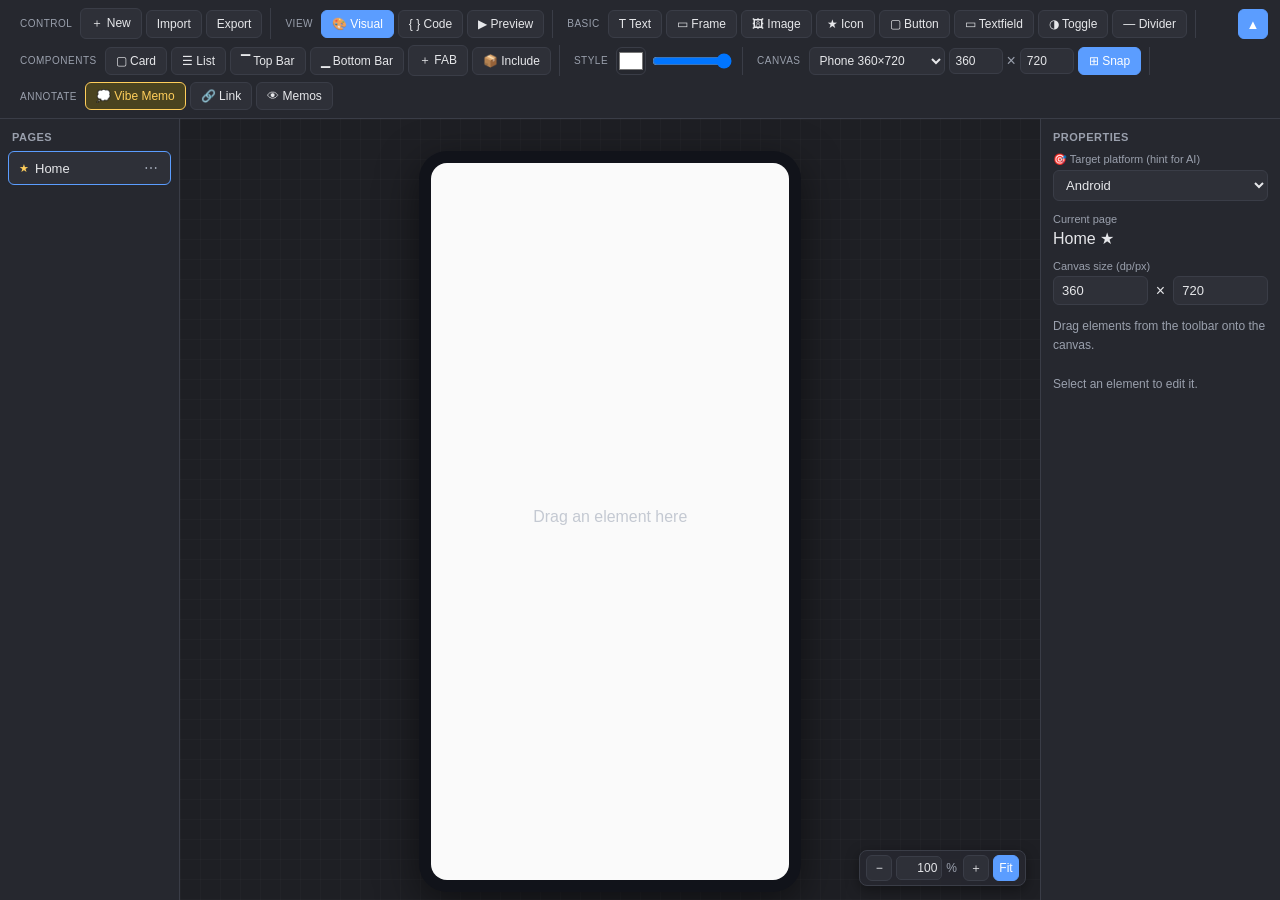
==== commit d0a731ff: "perf+ux: rAF-throttled drag, debounced save, persisted prefs, context menu, dup page, empty hint per" ====
--- a/index.html
+++ b/index.html
@@ -457,7 +457,11 @@
 }
 
 // ---- Persistence / 持久化 (localStorage) ----
-function save() {
+const PREFS_KEY = "easy-xml-prefs-v1";
+let saveTimer = null;
+function save() { clearTimeout(saveTimer); saveTimer = setTimeout(saveNow, 300); }  // debounced
+function saveNow() {
+  clearTimeout(saveTimer); saveTimer = null;
   try { localStorage.setItem(STORE_KEY, JSON.stringify(project)); }
   catch (e) { console.warn("save failed", e); }
 }
@@ -468,6 +472,26 @@
   } catch (e) { console.warn("load failed", e); }
   return false;
 }
+// ---- UI preferences (separate from the project) / 界面偏好（与项目分开） ----
+function savePrefs() {
+  try {
+    localStorage.setItem(PREFS_KEY, JSON.stringify({
+      snapGrid, zoom, zoomFit, memoVisible,
+      collapsed: document.body.classList.contains("tb-collapsed"),
+    }));
+  } catch (e) {}
+}
+function loadPrefs() {
+  try {
+    const p = JSON.parse(localStorage.getItem(PREFS_KEY) || "{}");
+    if (typeof p.snapGrid === "boolean") snapGrid = p.snapGrid;
+    if (typeof p.memoVisible === "boolean") memoVisible = p.memoVisible;
+    if (typeof p.zoomFit === "boolean") zoomFit = p.zoomFit;
+    if (typeof p.zoom === "number") zoom = p.zoom;
+    if (p.collapsed) document.body.classList.add("tb-collapsed");
+  } catch (e) {}
+}
+window.addEventListener("beforeunload", saveNow);   // flush pending save / 退出前落盘
 
 // ---- Undo / Redo history / 撤销·重做历史 ----
 const undoStack = [], redoStack = [];
@@ -613,12 +637,27 @@
 function openPageMenu(p, x, y) {
   openPopmenu(x, y, [
     { label: "✎ Rename", action: () => { renamingPageId = p.id; render(); } },
+    { label: "⧉ Duplicate", action: () => duplicatePage(p) },
     { label: "★ Set as Home", disabled: p.isHome, action: () => {
         snapshot(); project.pages.forEach(x => x.isHome = false); p.isHome = true; render();
       } },
     { sep: true },
     { label: "🗑 Delete", danger: true, disabled: project.pages.length === 1, action: () => deletePage(p) },
   ]);
+}
+function duplicatePage(p) {
+  snapshot();
+  const np = JSON.parse(JSON.stringify(p));
+  np.id = nextId("p"); np.isHome = false; np.name = p.name + " copy";
+  const gmap = {};
+  (np.elements || []).forEach(e => {
+    e.id = nextId("e");
+    if (e.groupId) { if (!gmap[e.groupId]) gmap[e.groupId] = nextId("g"); e.groupId = gmap[e.groupId]; }
+  });
+  (np.memos || []).forEach(m => m.id = nextId("m"));
+  project.pages.splice(project.pages.indexOf(p) + 1, 0, np);
+  project.activePageId = np.id; clearSel(); render();
+  toast("Page duplicated");
 }
 function deletePage(p) {
   if (project.pages.length === 1) return;
@@ -677,6 +716,11 @@
   page.elements.forEach(el => elLayer.appendChild(buildElement(el)));
   memoLayer.style.display = memoVisible ? "" : "none";
   page.memos.forEach(m => memoLayer.appendChild(buildMemo(m)));
+
+  // empty-canvas hint / 空画布提示
+  if (!page.elements.length && !page.memos.length && mode === "visual") {
+    label(overlay, W / 2, H / 2, "Drag an element here", "#c4c9d2", 16, "middle");
+  }
 
   if (selection.ids.length && mode !== "preview") {
     const objs = selObjs();
@@ -1311,6 +1355,15 @@
 let drag = null;   // move / resize
 let band = null;   // rubber-band selection / 框选
 
+// coalesce drag re-renders to one per animation frame / 把拖拽重绘合并到每帧一次
+let rafPending = false, pendingOverlay = null;
+function scheduleCanvas(overlayFn) {
+  pendingOverlay = overlayFn || null;
+  if (rafPending) return;
+  rafPending = true;
+  requestAnimationFrame(() => { rafPending = false; renderCanvas(); if (pendingOverlay) pendingOverlay(); });
+}
+
 // expand an element id to its whole group (or just itself) / 展开到整组
 function groupMates(id) {
   const el = activePage().elements.find(x => x.id === id);
@@ -1385,7 +1438,7 @@
     const ids = band.base.slice();
     hit.forEach(m => { if (ids.indexOf(m) < 0) ids.push(m); });
     setSel("el", ids);
-    renderCanvas(); drawBand(bx, by, bw, bh);
+    scheduleCanvas(() => drawBand(bx, by, bw, bh));
     return;
   }
   if (!drag) return;
@@ -1405,14 +1458,13 @@
       it.o.x = clamp(it.ox + ndx, 0, cw() - it.o.w);
       it.o.y = clamp(it.oy + ndy, 0, ch() - it.o.h);
     });
-    renderCanvas();
-    snap.guides.forEach(drawGuide);
+    scheduleCanvas(() => snap.guides.forEach(drawGuide));
   } else if (drag.mode === "resize") {
     let w = drag.ow + dx, h = drag.oh + dy;
     if (snapGrid) { w = Math.round(w / GRID) * GRID; h = Math.round(h / GRID) * GRID; }
     drag.obj.w = clamp(w, 24, cw() - drag.obj.x);
     drag.obj.h = clamp(h, 20, ch() - drag.obj.y);
-    renderCanvas();
+    scheduleCanvas();
   }
 });
 
@@ -1470,6 +1522,26 @@
   editTextInline(el);
 });
 
+// right-click an element → context menu (reuses the popup menu) / 右键元素 → 上下文菜单
+canvas.addEventListener("contextmenu", (e) => {
+  if (mode !== "visual") return;
+  const g = e.target.closest(".el");
+  if (!g) return;
+  e.preventDefault();
+  const id = g.dataset.id;
+  if (!(selection.kind === "el" && isSel(id))) { setSel("el", groupMates(id)); renderCanvas(); renderProps(); }
+  openPopmenu(e.clientX, e.clientY, [
+    { label: "Copy", action: copySel },
+    { label: "Duplicate", action: duplicateSel },
+    ...(clipboard.length ? [{ label: "Paste", action: pasteSel }] : []),
+    { sep: true },
+    { label: "Bring to front", action: () => reorder("front") },
+    { label: "Send to back", action: () => reorder("back") },
+    { sep: true },
+    { label: "Delete", danger: true, action: deleteSelected },
+  ]);
+});
+
 let inlineEditor = null;
 function editTextInline(el) {
   if (inlineEditor) inlineEditor.remove();
@@ -1524,11 +1596,11 @@
   const zv = $("#zVal"); if (zv) zv.value = Math.round(zoom * 100);
   const zf = $("#zFit"); if (zf) zf.classList.toggle("active", zoomFit);
 }
-function setZoom(z) { zoomFit = false; zoom = clamp(z, 0.1, 4); applyZoom(); }
+function setZoom(z) { zoomFit = false; zoom = clamp(z, 0.1, 4); applyZoom(); savePrefs(); }
 
 $("#zOut").onclick = () => setZoom(Math.round((zoom - 0.1) * 10) / 10);
 $("#zIn").onclick = () => setZoom(Math.round((zoom + 0.1) * 10) / 10);
-$("#zFit").onclick = () => { zoomFit = true; applyZoom(); };
+$("#zFit").onclick = () => { zoomFit = true; applyZoom(); savePrefs(); };
 $("#zVal").onchange = (e) => { const v = parseInt(e.target.value); if (v) setZoom(v / 100); };
 window.addEventListener("resize", () => { if (zoomFit) applyZoom(); });
 
@@ -1556,13 +1628,13 @@
   } else if (act === "foldmemo") {
     memoVisible = !memoVisible;
     $("#toggleMemo").classList.toggle("active", !memoVisible);
-    renderCanvas();
+    renderCanvas(); savePrefs();
   } else if (act === "toggletb") {
     toggleToolbar();
   } else if (act === "snap") {
     snapGrid = !snapGrid;
     $("#snapBtn").classList.toggle("active", snapGrid);
-    toast(snapGrid ? "Snap on" : "Snap off");
+    toast(snapGrid ? "Snap on" : "Snap off"); savePrefs();
   }
 });
 
@@ -1574,6 +1646,7 @@
   btn.textContent = collapsed ? "▼" : "▲";
   btn.title = collapsed ? "Expand toolbar" : "Collapse toolbar";
   if (zoomFit) applyZoom();   // layout changed → refit / 布局变化后重新适应
+  savePrefs();
 }
 
 // canvas size controls / 画面尺寸控件
@@ -1671,14 +1744,12 @@
   md += "# UI Design\n\n";
 
   const target = project.target || "Android";
-  md += `<!-- [TARGET: ${target}] -->\n`;
   const home = project.pages.find(p => p.isHome);
-  if (home) md += `<!-- [HOME: ${home.name}] -->\n`;
-  md += "\n";
+  md += `> Target: ${target}\n`;
+  md += `> Entry point (first screen shown on app launch): ${home ? "`" + home.name + "`" : "—"}\n\n`;
 
   project.pages.forEach(p => {
-    md += `<!-- [PAGE: ${p.name}] -->\n`;
-    md += `## ${p.name}${p.isHome ? " (Home)" : ""}\n\n`;
+    md += `## ${p.name}${p.isHome ? " (entry point)" : ""}\n\n`;
     md += "```xml\n";
     md += `<screen name="${esc(p.name)}"${p.isHome ? ' home="true"' : ""} width="${p.canvasW}" height="${p.canvasH}">\n`;
     const emitted = new Set();   // groups already written / 已写出的组
@@ -1718,9 +1789,11 @@
   const id = (pre) => pre + (++n);
   const linkFix = [], refFix = [];
 
-  const targetM = md.match(/\[TARGET:\s*([^\]]*)\]/);
+  // target: from readable "> Target: X" line (or legacy [TARGET:] marker)
+  const targetM = md.match(/^>\s*Target:\s*(.+?)\s*$/m) || md.match(/\[TARGET:\s*([^\]]*)\]/);
   proj.target = targetM ? targetM[1].trim() : "Android";
-  const homeM = md.match(/\[HOME:\s*([^\]]*)\]/);
+  // entry/home: prefer screen home="true"; fall back to the readable line or legacy [HOME:]
+  const homeM = md.match(/Entry point[^\n]*:\s*`?([^`\n]+?)`?\s*$/m) || md.match(/\[HOME:\s*([^\]]*)\]/);
   const homeName = homeM ? homeM[1].trim() : null;
 
   const parts = md.split(/^##\s+/m).slice(1);
@@ -1728,7 +1801,7 @@
 
   parts.forEach(part => {
     const nl = part.indexOf("\n");
-    let header = (nl >= 0 ? part.slice(0, nl) : part).trim().replace(/\(Home\)\s*$/i, "").trim();
+    let header = (nl >= 0 ? part.slice(0, nl) : part).trim().replace(/\((entry point|Home)\)\s*$/i, "").trim();
     const bodyTxt = nl >= 0 ? part.slice(nl + 1) : "";
     const page = { id: id("p"), name: header || ("Page " + n), isHome: false, elements: [], memos: [], canvasW: 360, canvasH: 720 };
 
@@ -1940,6 +2013,11 @@
 if (!load()) freshProject();
 if (!project.pages || !project.pages.length) freshProject();
 migrate();
+loadPrefs();
+// apply restored UI prefs / 应用恢复的界面偏好
+$("#snapBtn").classList.toggle("active", snapGrid);
+$("#toggleMemo").classList.toggle("active", !memoVisible);
+if (document.body.classList.contains("tb-collapsed")) { $("#tbToggle").textContent = "▼"; $("#tbToggle").title = "Expand toolbar"; }
 document.querySelector('[data-mode="visual"]').classList.add("active");
 render();
 </script>
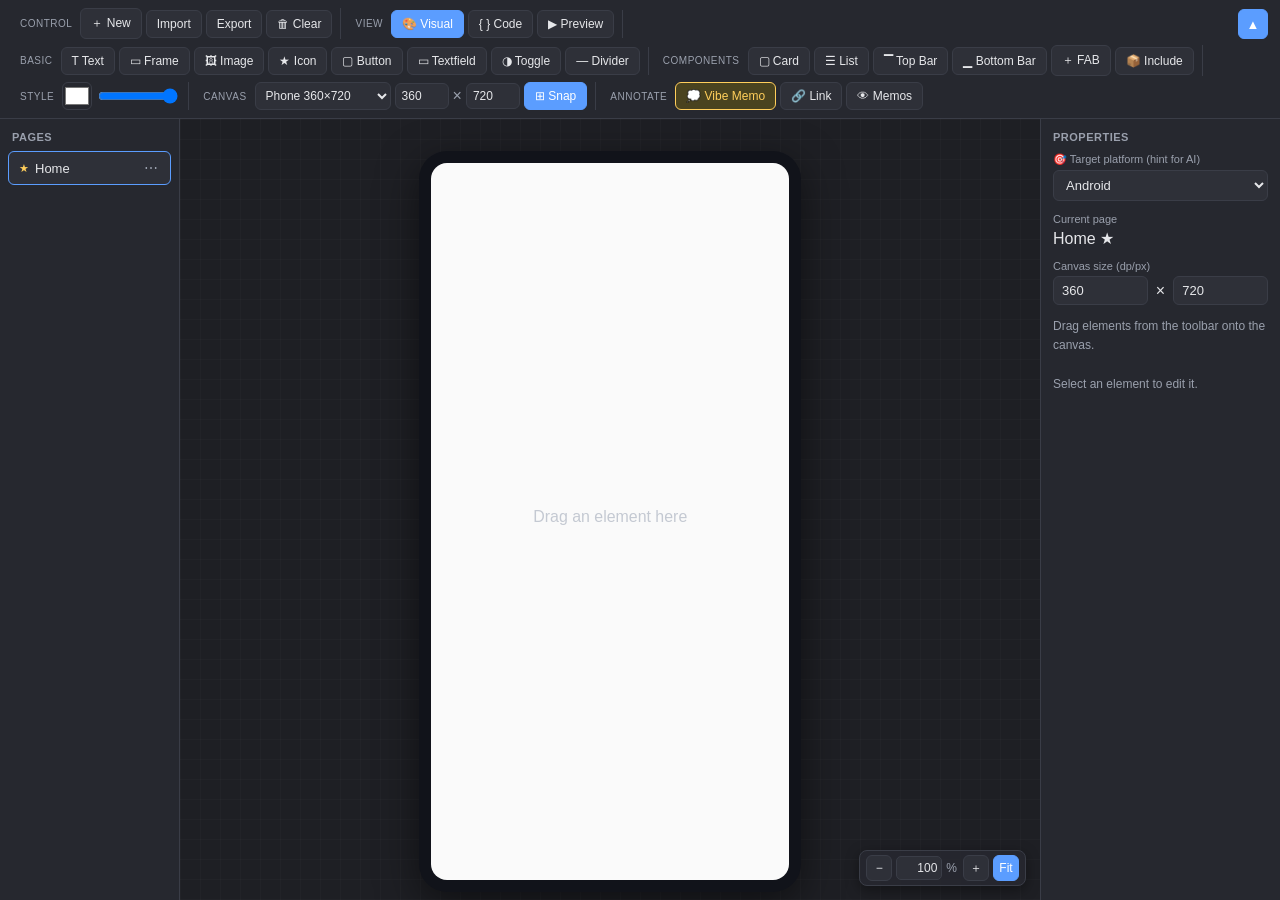
==== commit 8d870447: "feat: Clear-all button (confirm + undoable) - toolbar Control: '🗑 Clear' resets the whole project to" ====
--- a/index.html
+++ b/index.html
@@ -269,6 +269,7 @@
     <button class="tool" data-act="newpage">＋ New</button>
     <button class="tool" data-act="import">Import</button>
     <button class="tool" data-act="export">Export</button>
+    <button class="tool" data-act="clear" title="Clear everything (all pages)">🗑 Clear</button>
   </div>
 
   <div class="group">
@@ -581,14 +582,17 @@
 // 把样式控件实时应用到选中元素（所见即所得），同时作为新元素默认值
 function applyStyleToSelection(key, val) {
   if (selection.kind === "el" && selection.ids.length) {
+    flushEditSnap();   // push pre-edit state on first change of this focus session
     selObjs().forEach(o => o[key] = val);
     renderCanvas(); renderProps(); save();
   }
 }
 $("#fillColor").addEventListener("input", (e) => applyStyleToSelection("color", e.target.value));
 $("#opacity").addEventListener("input", (e) => applyStyleToSelection("opacity", parseFloat(e.target.value)));
-// snapshot once when a Style control gains focus (so the edit is undoable) / 聚焦时快照一次
-["#fillColor", "#opacity"].forEach(s => $(s).addEventListener("focus", () => { if (selection.ids.length) snapshot(); }));
+// capture pre-edit state on focus; flushed only if an actual change happens / 聚焦记前态，改动才入栈
+["#fillColor", "#opacity"].forEach(s => $(s).addEventListener("focus", () => {
+  if (selection.kind === "el" && selection.ids.length) editSnap = JSON.stringify(project);
+}));
 
 function syncCanvasControls() {
   const p = activePage();
@@ -648,7 +652,12 @@
 function duplicatePage(p) {
   snapshot();
   const np = JSON.parse(JSON.stringify(p));
-  np.id = nextId("p"); np.isHome = false; np.name = p.name + " copy";
+  np.id = nextId("p"); np.isHome = false;
+  // unique name via a short time-based hash; strip a previous "(hash)" so repeated
+  // duplicates don't accumulate. Avoids "X copy" collisions on multiple duplicates.
+  // 用复制时刻短 hash 保证唯一；去掉旧的"(hash)"避免叠加，规避多次复制重名。
+  const base = p.name.replace(/\s*\([0-9a-z]{4}\)\s*$/i, "");
+  np.name = `${base} (${Date.now().toString(36).slice(-4)})`;
   const gmap = {};
   (np.elements || []).forEach(e => {
     e.id = nextId("e");
@@ -1293,7 +1302,8 @@
 }
 
 function applyCanvasSize(w, h) {
-  snapshot();
+  // NOTE: caller is responsible for snapshot() — toolbar handlers snapshot directly,
+  // the #props cpW/cpH path is covered by the focusin/flushEditSnap session.
   const p = activePage();
   p.canvasW = clamp(w, 120, 4000);
   p.canvasH = clamp(h, 120, 4000);
@@ -1448,15 +1458,20 @@
   if (drag.mode === "move") {
     const its = drag.items;
     let ndx = dx, ndy = dy;
-    const bx0 = Math.min(...its.map(it => it.ox)) + ndx;
-    const by0 = Math.min(...its.map(it => it.oy)) + ndy;
-    const bx1 = Math.max(...its.map(it => it.ox + it.o.w)) + ndx;
-    const by1 = Math.max(...its.map(it => it.oy + it.o.h)) + ndy;
-    const snap = smartSnap(bx0, by0, bx1, by1);
+    // selection bounding box at origin (no delta) / 选区原始外框
+    const ax0 = Math.min(...its.map(it => it.ox));
+    const ay0 = Math.min(...its.map(it => it.oy));
+    const ax1 = Math.max(...its.map(it => it.ox + it.o.w));
+    const ay1 = Math.max(...its.map(it => it.oy + it.o.h));
+    const snap = smartSnap(ax0 + ndx, ay0 + ndy, ax1 + ndx, ay1 + ndy);
     ndx += snap.ox; ndy += snap.oy;
+    // clamp the WHOLE group's delta so the group stays rigid at the edges
+    // 对整组的位移做钳制，避免靠边时各元素分别截断导致变形
+    ndx = clamp(ndx, -ax0, cw() - ax1);
+    ndy = clamp(ndy, -ay0, ch() - ay1);
     its.forEach(it => {
-      it.o.x = clamp(it.ox + ndx, 0, cw() - it.o.w);
-      it.o.y = clamp(it.oy + ndy, 0, ch() - it.o.h);
+      it.o.x = it.ox + ndx;
+      it.o.y = it.oy + ndy;
     });
     scheduleCanvas(() => snap.guides.forEach(drawGuide));
   } else if (drag.mode === "resize") {
@@ -1469,8 +1484,8 @@
 });
 
 canvas.addEventListener("pointerup", () => {
-  if (band) { band = null; renderProps(); save(); return; }
-  if (drag) { drag = null; renderProps(); save(); }
+  if (band) { band = null; renderCanvas(); renderProps(); save(); return; }   // clear band rect
+  if (drag) { drag = null; renderCanvas(); renderProps(); save(); }            // clear snap guides
 });
 
 // snap the selection bbox to other elements' edges/centers & canvas guides; else grid
@@ -1556,10 +1571,12 @@
   inlineEditor = inp;
   inp.focus(); inp.select();
   const orig = el.text || "";
+  editSnap = JSON.stringify(project);   // pre-edit state; pushed on first change
   let done = false;
   const commit = (keep) => {
     if (done) return; done = true;
     el.text = keep ? inp.value : orig;   // Escape restores original / Esc 还原
+    if (!keep) editSnap = null;          // no change kept → discard pending snapshot
     save();
     inp.remove(); inlineEditor = null; renderCanvas(); renderProps();
   };
@@ -1569,7 +1586,7 @@
     else if (ev.key === "Escape") { ev.preventDefault(); commit(false); }
   });
   inp.addEventListener("blur", () => commit(true));
-  inp.addEventListener("input", () => { el.text = inp.value; renderCanvas(); });
+  inp.addEventListener("input", () => { flushEditSnap(); el.text = inp.value; renderCanvas(); });
 }
 
 function clientToSvg(cx, cy) {
@@ -1620,6 +1637,8 @@
     exportJSON();
   } else if (act === "import") {
     $("#fileInput").click();
+  } else if (act === "clear") {
+    clearAll();
   } else if (act === "view") {
     setMode(btn.dataset.mode);
   } else if (act === "link") {
@@ -1659,10 +1678,10 @@
   const v = e.target.value;
   if (v === "custom") return;
   const p = CANVAS_PRESETS[+v];
-  if (p) applyCanvasSize(p.w, p.h);
+  if (p) { snapshot(); applyCanvasSize(p.w, p.h); }
 });
-$("#canvasW").addEventListener("change", (e) => { const v = parseInt(e.target.value); if (v) applyCanvasSize(v, activePage().canvasH); });
-$("#canvasH").addEventListener("change", (e) => { const v = parseInt(e.target.value); if (v) applyCanvasSize(activePage().canvasW, v); });
+$("#canvasW").addEventListener("change", (e) => { const v = parseInt(e.target.value); if (v) { snapshot(); applyCanvasSize(v, activePage().canvasH); } });
+$("#canvasH").addEventListener("change", (e) => { const v = parseInt(e.target.value); if (v) { snapshot(); applyCanvasSize(activePage().canvasW, v); } });
 
 // ---- view mode switch / 视图切换 ----
 function setMode(m) {
@@ -1686,6 +1705,16 @@
 function exportJSON() {
   download(new Blob([JSON.stringify(project, null, 2)], { type: "application/json" }), "easy-xml-project.json");
   toast("Exported JSON");
+}
+
+// reset the whole project to a blank state (confirm + undoable) / 清空全部（确认+可撤销）
+function clearAll() {
+  if (!confirm("Clear everything?\nThis removes ALL pages and elements.\n(You can still undo with ⌘/Ctrl+Z)")) return;
+  snapshot();
+  freshProject();
+  clearSel();
+  render();
+  toast("Cleared — ⌘/Ctrl+Z to undo");
 }
 $("#fileInput").addEventListener("change", (e) => {
   const file = e.target.files[0];
@@ -1987,10 +2016,22 @@
   }
 });
 
-// snapshot once when the user starts editing a property field / 编辑属性前快照一次
+// lazy edit-session history: capture pre-state on focus, push it to undo ONLY on
+// the first actual change (avoids polluting history with no-op focus events)
+// 惰性编辑历史：聚焦时记下前态，仅在首次真正修改时入栈（避免空操作污染历史）
+let editSnap = null;
+function flushEditSnap() {
+  if (editSnap === null) return;
+  undoStack.push(editSnap);
+  if (undoStack.length > HMAX) undoStack.shift();
+  redoStack.length = 0;
+  editSnap = null;
+}
 $("#props").addEventListener("focusin", (e) => {
-  if (e.target.matches("input, textarea, select")) snapshot();
+  if (e.target.matches("input, textarea, select")) editSnap = JSON.stringify(project);
 });
+$("#props").addEventListener("input", flushEditSnap);
+$("#props").addEventListener("change", flushEditSnap);
 
 // ====================================================================
 // Misc / 杂项
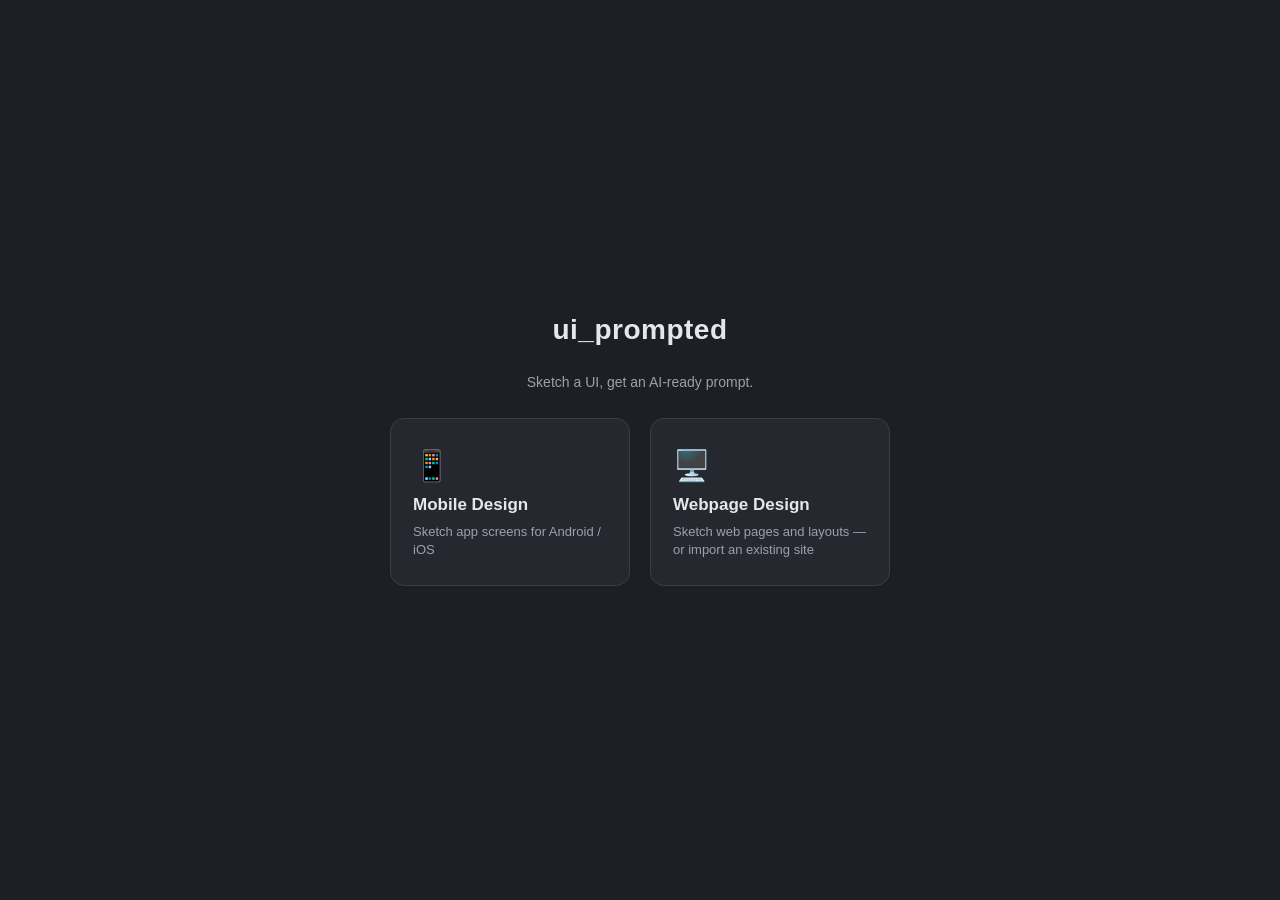
==== commit 56313efc: "feat: entry page — pick Mobile vs Webpage design" ====
--- a/index.html
+++ b/index.html
@@ -1,14 +1,14 @@
 <!DOCTYPE html>
 <!--
-  easy-xml — Android UI 草图工具 / Android UI sketch tool
-  单页 HTML，无需构建。在浏览器中打开即可使用。
-  Single-page HTML, no build step. Just open in a browser.
+  ui_prompted — 入口页 / Entry page
+  选择设计类型：手机端 / 网页端。Pick a design mode: mobile or webpage.
+  自包含（不依赖 sketcher.css/js）。Self-contained (no sketcher.css/js dependency).
 -->
-<html lang="zh">
+<html lang="en">
 <head>
 <meta charset="UTF-8">
 <meta name="viewport" content="width=device-width, initial-scale=1.0">
-<title>easy-xml · Android UI Sketch</title>
+<title>ui_prompted</title>
 <style>
   :root {
     --bg: #1e1f24;
@@ -18,8 +18,6 @@
     --text: #e6e7ea;
     --muted: #9aa0ad;
     --accent: #5b9dff;
-    --accent-2: #ffce5b;
-    --danger: #ff6b6b;
   }
   * { box-sizing: border-box; }
   html, body { margin: 0; height: 100%; }
@@ -29,2038 +27,48 @@
     color: var(--text);
     display: flex;
     flex-direction: column;
-    overflow: hidden;
+    align-items: center;
+    justify-content: center;
+    gap: 28px;
+    padding: 24px;
   }
-  /* ---- Toolbar / 工具栏 ---- */
-  #toolbar {
-    display: flex;
-    align-items: center;
-    gap: 6px;
-    padding: 8px 44px 8px 12px;   /* room for collapse button / 给折叠按钮留位 */
+  h1 { margin: 0; font-size: 28px; letter-spacing: .5px; }
+  .sub { margin: 0; color: var(--muted); font-size: 14px; }
+  .cards { display: flex; gap: 20px; flex-wrap: wrap; justify-content: center; }
+  .card {
+    display: flex; flex-direction: column; gap: 8px;
+    width: 240px; padding: 26px 22px;
     background: var(--panel);
-    border-bottom: 1px solid var(--border);
-    flex-wrap: wrap;
-    position: relative;
+    border: 1px solid var(--border);
+    border-radius: 14px;
+    color: var(--text);
+    text-decoration: none;
+    transition: border-color .15s, background .15s, transform .15s;
   }
-  /* always-visible toggle, fixed at top-right / 始终可见的折叠按钮，固定右上角 */
-  #tbToggle {
-    position: fixed; top: 9px; right: 12px; z-index: 50;
-    width: 30px; height: 30px; padding: 0; line-height: 1; font-size: 13px;
-    background: var(--accent); color: #fff; border-color: var(--accent);
+  .card:hover {
+    border-color: var(--accent);
+    background: var(--panel-2);
+    transform: translateY(-2px);
   }
-  /* collapsed toolbar -> slim mini bar / 折叠后的细条 */
-  #tbMini {
-    display: none;
-    align-items: center; gap: 8px;
-    padding: 6px 12px;
-    background: var(--panel);
-    border-bottom: 1px solid var(--border);
-  }
-  body.tb-collapsed #toolbar { display: none; }
-  body.tb-collapsed #tbMini { display: flex; }
-  .group {
-    display: flex;
-    align-items: center;
-    flex-wrap: wrap;          /* let buttons wrap inside the group / 组内按钮可换行 */
-    gap: 4px;
-    row-gap: 6px;
-    min-width: 0;
-    padding: 0 8px;
-    border-right: 1px solid var(--border);
-  }
-  .group:last-child { border-right: none; }
-  .group-label {
-    font-size: 10px;
-    color: var(--muted);
-    text-transform: uppercase;
-    letter-spacing: .5px;
-    margin-right: 4px;
-  }
-  button.tool, .tool {
-    background: var(--panel-2);
-    color: var(--text);
-    border: 1px solid var(--border);
-    border-radius: 6px;
-    padding: 6px 10px;
-    font-size: 12px;
-    cursor: pointer;
-    user-select: none;
-    white-space: nowrap;
-  }
-  button.tool:hover, .tool:hover { border-color: var(--accent); }
-  .tool.draw { cursor: grab; }
-  .tool.draw:active { cursor: grabbing; }
-  .tool.primary { background: var(--accent); color: #fff; border-color: var(--accent); }
-  .tool.vibe { background: #4a431f; border-color: var(--accent-2); color: var(--accent-2); }
-  .tool.active { background: var(--accent); color: #fff; border-color: var(--accent); }
-  #toolbar select, #toolbar input.num {
-    background: var(--panel-2); color: var(--text);
-    border: 1px solid var(--border); border-radius: 6px;
-    padding: 5px 6px; font-size: 12px;
-  }
-  #toolbar input.num { width: 54px; }
-  input[type=color] { width: 30px; height: 28px; border: 1px solid var(--border); border-radius: 6px; background: none; padding: 0; cursor: pointer; }
-  input[type=range] { width: 80px; }
-  /* ---- Main layout / 主布局 ---- */
-  #main { flex: 1; display: flex; min-height: 0; }
-  /* Page list / 页面列表 */
-  #pages {
-    width: 180px;
-    background: var(--panel);
-    border-right: 1px solid var(--border);
-    overflow-y: auto;
-    padding: 8px;
-    flex-shrink: 0;
-  }
-  #pages h3 { font-size: 11px; color: var(--muted); text-transform: uppercase; margin: 4px 4px 8px; letter-spacing: .5px; }
-  .page-item {
-    padding: 8px 10px;
-    border-radius: 6px;
-    font-size: 13px;
-    cursor: pointer;
-    margin-bottom: 4px;
-    border: 1px solid transparent;
-    display: flex;
-    align-items: center;
-    gap: 6px;
-  }
-  .page-item:hover { background: var(--panel-2); }
-  .page-item.active { background: var(--panel-2); border-color: var(--accent); }
-  .page-item .home-dot { color: var(--accent-2); font-size: 11px; }
-  .page-item .name { flex: 1; overflow: hidden; text-overflow: ellipsis; white-space: nowrap; }
-  .page-item .pgmenu { color: var(--muted); font-size: 14px; padding: 0 2px; }
-  .page-item .pgmenu:hover { color: var(--text); }
-  /* Canvas / 画布 */
-  #stage {
-    flex: 1;
-    overflow: auto;
-    display: flex;
-    align-items: flex-start;
-    justify-content: center;
-    padding: 32px;
-    position: relative;
-    background:
-      linear-gradient(90deg, rgba(255,255,255,.02) 1px, transparent 1px),
-      linear-gradient(rgba(255,255,255,.02) 1px, transparent 1px);
-    background-size: 20px 20px;
-  }
-  /* floating zoom control / 浮动缩放控件 */
-  #zoombar {
-    position: absolute; right: 14px; bottom: 14px; z-index: 6;
-    display: flex; align-items: center; gap: 4px;
-    background: rgba(38,40,47,.92); border: 1px solid var(--border);
-    border-radius: 8px; padding: 4px 6px;
-    box-shadow: 0 4px 14px rgba(0,0,0,.4);
-  }
-  #zoombar button { width: 26px; height: 26px; padding: 0; }
-  #zoombar input { width: 46px; text-align: right; background: var(--panel-2); color: var(--text); border: 1px solid var(--border); border-radius: 5px; padding: 4px; font-size: 12px; }
-  #zoombar .pct { color: var(--muted); font-size: 12px; margin-right: 2px; }
-  body.mode-code #zoombar { display: none; }
-  #phone {
-    background: #11131a;
-    border-radius: 28px;
-    padding: 12px;
-    box-shadow: 0 12px 40px rgba(0,0,0,.5);
-    height: fit-content;
-  }
-  svg#canvas { background: #fafafa; border-radius: 16px; display: block; }
-  /* Properties / 属性面板 */
-  #props {
-    width: 240px;
-    background: var(--panel);
-    border-left: 1px solid var(--border);
-    padding: 12px;
-    overflow-y: auto;
-    flex-shrink: 0;
-  }
-  #props h3 { font-size: 11px; color: var(--muted); text-transform: uppercase; margin: 0 0 10px; letter-spacing: .5px; }
-  .field { margin-bottom: 12px; }
-  .field label { display: block; font-size: 11px; color: var(--muted); margin-bottom: 4px; }
-  .field input[type=text], .field textarea, .field select {
-    width: 100%;
-    background: var(--panel-2);
-    border: 1px solid var(--border);
-    border-radius: 6px;
-    color: var(--text);
-    padding: 6px 8px;
-    font-size: 13px;
-    font-family: inherit;
-  }
-  .field textarea { resize: vertical; min-height: 60px; }
-  .row { display: flex; gap: 8px; align-items: center; }
-  .empty-hint { color: var(--muted); font-size: 12px; line-height: 1.6; }
-  .btn-danger { background: #3a2326; color: var(--danger); border: 1px solid var(--danger); border-radius: 6px; padding: 7px; width: 100%; cursor: pointer; font-size: 12px; }
-  .btn-danger:hover { background: var(--danger); color: #fff; }
-  /* SVG element styling */
-  .el { cursor: move; }
-  .el.preview-link { cursor: pointer; }
-  .sel-outline { fill: none; stroke: var(--accent); stroke-width: 1.5; stroke-dasharray: 4 3; pointer-events: none; }
-  .resize-handle { fill: var(--accent); cursor: nwse-resize; }
-  .memo-card { cursor: move; }
-  /* ---- Code view / 代码视图 ---- */
-  #codeView { display: none; flex: 1; flex-direction: column; min-height: 0; }
-  .code-toolbar {
-    display: flex; align-items: center; gap: 8px;
-    padding: 8px 50px 8px 12px;   /* right room for the fixed toggle / 给固定折叠按钮留位 */
-    border-bottom: 1px solid var(--border);
-    background: var(--panel); font-size: 12px; color: var(--muted);
-  }
-  .code-toolbar .spacer { flex: 1; }
-  .code-wrap { position: relative; flex: 1; min-height: 0; margin: 10px; }
-  #codeHl, #codeArea {
-    position: absolute; inset: 0; margin: 0; padding: 14px;
-    font-family: ui-monospace, "SF Mono", Menlo, monospace;
-    font-size: 13px; line-height: 1.55;
-    white-space: pre-wrap; overflow-wrap: break-word; word-break: break-word;
-    border: 1px solid var(--border); border-radius: 8px;
-    overflow: auto; tab-size: 2;
-  }
-  #codeHl { background: #15161b; color: #d7dbe2; pointer-events: none; z-index: 1; }
-  #codeHl code { font: inherit; white-space: inherit; }
-  #codeArea { background: transparent; color: transparent; caret-color: #fff; z-index: 2; resize: none; }
-  #codeArea::selection { background: rgba(91,157,255,.35); }
-  /* syntax tokens / 语法着色 */
-  .c  { color: #6a9955; font-style: italic; }
-  .tg { color: #569cd6; }
-  .at { color: #9cdcfe; }
-  .vl { color: #ce9178; }
-  .pu { color: #808080; }
-  .hd { color: #e6c07b; font-weight: 600; }
-  .fn { color: #707070; }
-  /* mode visibility / 模式可见性 */
-  body.mode-code #stage, body.mode-code #props { display: none; }
-  body.mode-code #codeView { display: flex; }
-  body.mode-preview #props { display: none; }
-  /* toast */
-  .toast { position: fixed; bottom: 20px; left: 50%; transform: translateX(-50%); background: var(--panel-2); border: 1px solid var(--accent); color: var(--text); padding: 10px 18px; border-radius: 8px; font-size: 13px; z-index: 200; opacity: 0; transition: opacity .2s; pointer-events: none; }
-  .toast.show { opacity: 1; }
-  /* popup menu / 弹出菜单 */
-  .popmenu { position: fixed; z-index: 300; background: var(--panel-2); border: 1px solid var(--border); border-radius: 8px; padding: 4px; box-shadow: 0 10px 28px rgba(0,0,0,.5); min-width: 150px; }
-  .popmenu button { display: block; width: 100%; text-align: left; background: none; border: none; color: var(--text); padding: 8px 10px; border-radius: 6px; font-size: 13px; cursor: pointer; }
-  .popmenu button:hover { background: var(--accent); color: #fff; }
-  .popmenu button.danger { color: var(--danger); }
-  .popmenu button.danger:hover { background: var(--danger); color: #fff; }
-  .popmenu button:disabled { opacity: .4; cursor: default; }
-  .popmenu button:disabled:hover { background: none; color: var(--text); }
-  .popmenu .sep { height: 1px; background: var(--border); margin: 4px 2px; }
-  .page-rename { flex: 1; min-width: 0; background: var(--bg); border: 1px solid var(--accent); border-radius: 5px; color: var(--text); padding: 4px 6px; font-size: 13px; font-family: inherit; }
-  /* text position 3x3 picker / 文本位置九宫格 */
-  .pos-grid { display: grid; grid-template-columns: repeat(3, 1fr); gap: 4px; width: 96px; }
-  .pos-grid button { height: 26px; padding: 0; font-size: 11px; }
-  .pos-grid button.active { background: var(--accent); color: #fff; border-color: var(--accent); }
-  /* inline text editor over the canvas / 画布上的内联文本编辑 */
-  .inline-edit {
-    position: fixed; z-index: 120;
-    background: #fff; color: #111; border: 2px solid var(--accent);
-    border-radius: 4px; padding: 2px 6px; font-size: 14px;
-    font-family: inherit; outline: none;
-  }
+  .card .emoji { font-size: 30px; }
+  .card b { font-size: 17px; }
+  .card span { color: var(--muted); font-size: 13px; line-height: 1.4; }
 </style>
 </head>
-<body class="mode-visual">
-
-<!-- always-visible collapse/expand toggle / 始终可见的折叠·展开按钮 -->
-<button class="tool" id="tbToggle" data-act="toggletb" title="Collapse / expand toolbar">▲</button>
-
-<!-- ======== Toolbar / 工具栏 ======== -->
-<div id="toolbar">
-  <div class="group">
-    <span class="group-label">Control</span>
-    <button class="tool" data-act="newpage">＋ New</button>
-    <button class="tool" data-act="import">Import</button>
-    <button class="tool" data-act="export">Export</button>
-    <button class="tool" data-act="clear" title="Clear everything (all pages)">🗑 Clear</button>
+<body>
+  <h1>ui_prompted</h1>
+  <p class="sub">Sketch a UI, get an AI-ready prompt.</p>
+  <div class="cards">
+    <a class="card" href="mobile_design.html">
+      <span class="emoji">📱</span>
+      <b>Mobile Design</b>
+      <span>Sketch app screens for Android / iOS</span>
+    </a>
+    <a class="card" href="webpage_design.html">
+      <span class="emoji">🖥️</span>
+      <b>Webpage Design</b>
+      <span>Sketch web pages and layouts — or import an existing site</span>
+    </a>
   </div>
-
-  <div class="group">
-    <span class="group-label">View</span>
-    <button class="tool" data-act="view" data-mode="visual">🎨 Visual</button>
-    <button class="tool" data-act="view" data-mode="code">{ } Code</button>
-    <button class="tool" data-act="view" data-mode="preview">▶ Preview</button>
-  </div>
-
-  <div class="group">
-    <span class="group-label">Basic</span>
-    <div class="tool draw" draggable="true" data-type="text">T Text</div>
-    <div class="tool draw" draggable="true" data-type="rect">▭ Frame</div>
-    <div class="tool draw" draggable="true" data-type="image">🖼 Image</div>
-    <div class="tool draw" draggable="true" data-type="icon">★ Icon</div>
-    <div class="tool draw" draggable="true" data-type="button">▢ Button</div>
-    <div class="tool draw" draggable="true" data-type="textfield">▭ Textfield</div>
-    <div class="tool draw" draggable="true" data-type="toggle">◑ Toggle</div>
-    <div class="tool draw" draggable="true" data-type="divider">— Divider</div>
-  </div>
-
-  <div class="group">
-    <span class="group-label">Components</span>
-    <div class="tool draw" draggable="true" data-type="card">▢ Card</div>
-    <div class="tool draw" draggable="true" data-type="list">☰ List</div>
-    <div class="tool draw" draggable="true" data-type="topbar">▔ Top Bar</div>
-    <div class="tool draw" draggable="true" data-type="bottombar">▁ Bottom Bar</div>
-    <div class="tool draw" draggable="true" data-type="fab">＋ FAB</div>
-    <div class="tool draw" draggable="true" data-type="include" title="Embed another page as an element">📦 Include</div>
-  </div>
-
-  <div class="group">
-    <span class="group-label">Style</span>
-    <input type="color" id="fillColor" value="#ffffff" title="Color">
-    <input type="range" id="opacity" min="0" max="1" step="0.05" value="1" title="Opacity">
-  </div>
-
-  <div class="group">
-    <span class="group-label">Canvas</span>
-    <select id="canvasPreset" title="Preset size"></select>
-    <input type="number" id="canvasW" class="num" min="120" max="2000" title="Width">
-    <span style="color:var(--muted)">×</span>
-    <input type="number" id="canvasH" class="num" min="120" max="4000" title="Height">
-    <button class="tool active" id="snapBtn" data-act="snap" title="Snap (grid + guides)">⊞ Snap</button>
-  </div>
-
-  <div class="group">
-    <span class="group-label">Annotate</span>
-    <div class="tool vibe draw" draggable="true" data-type="memo">💭 Vibe Memo</div>
-    <button class="tool" data-act="link">🔗 Link</button>
-    <button class="tool" id="toggleMemo" data-act="foldmemo">👁 Memos</button>
-  </div>
-</div>
-
-<!-- ======== Mini bar (collapsed) / 折叠后的细条 ======== -->
-<div id="tbMini">
-  <span class="group-label" style="margin-right:8px">COLLAPSED · tap ▼ to expand</span>
-  <button class="tool" data-act="view" data-mode="visual">🎨 Visual</button>
-  <button class="tool" data-act="view" data-mode="code">{ } Code</button>
-  <button class="tool" data-act="view" data-mode="preview">▶ Preview</button>
-</div>
-
-<!-- ======== Main / 主区域 ======== -->
-<div id="main">
-  <!-- Page list / 页面列表 -->
-  <div id="pages">
-    <h3>Pages</h3>
-    <div id="pageList"></div>
-  </div>
-
-  <!-- Canvas / 画布 -->
-  <div id="stage">
-    <div id="phone">
-      <svg id="canvas" width="360" height="720" viewBox="0 0 360 720">
-        <g id="elLayer"></g>
-        <g id="memoLayer"></g>
-        <g id="overlay"></g>
-      </svg>
-    </div>
-    <!-- zoom control / 缩放控件 -->
-    <div id="zoombar">
-      <button class="tool" id="zOut" title="Zoom out">−</button>
-      <input type="text" id="zVal" title="Zoom %"><span class="pct">%</span>
-      <button class="tool" id="zIn" title="Zoom in">＋</button>
-      <button class="tool" id="zFit" title="Fit to window">Fit</button>
-    </div>
-  </div>
-
-  <!-- Code editor / 代码编辑器 -->
-  <div id="codeView">
-    <div class="code-toolbar">
-      <span>Markdown + XML (editable)</span>
-      <span class="spacer"></span>
-      <button class="tool primary" id="cApply">✓ Apply</button>
-      <button class="tool" id="cRegen">↻ Regenerate</button>
-      <button class="tool" id="cCopy">📋 Copy</button>
-      <button class="tool" id="cDownload">⬇ Download .md</button>
-    </div>
-    <div class="code-wrap">
-      <pre id="codeHl" aria-hidden="true"><code></code></pre>
-      <textarea id="codeArea" spellcheck="false"></textarea>
-    </div>
-  </div>
-
-  <!-- Properties / 属性面板 -->
-  <div id="props">
-    <h3>Properties</h3>
-    <div id="propBody"></div>
-  </div>
-</div>
-
-<div class="toast" id="toast"></div>
-<input type="file" id="fileInput" accept=".json,application/json" style="display:none">
-
-<script>
-"use strict";
-// ====================================================================
-// easy-xml — state & logic / 状态与逻辑
-// ====================================================================
-const STORE_KEY = "easy-xml-project-v1";
-
-// Default element sizes / 默认尺寸 (color optional: foreground for text-like)
-const DEFAULTS = {
-  rect:      { w: 200, h: 130, text: "" },
-  text:      { w: 160, h: 28,  text: "Text", color: "#1d2330" },
-  textfield: { w: 240, h: 46,  text: "Input..." },
-  button:    { w: 140, h: 46,  text: "Button" },
-  list:      { w: 260, h: 220, text: "Item" },
-  image:     { w: 200, h: 140, text: "", color: "#eef0f3" },
-  icon:      { w: 44,  h: 44,  text: "★", color: "#1d2330" },
-  card:      { w: 240, h: 160, text: "" },
-  topbar:    { w: 360, h: 56,  text: "Title" },
-  bottombar: { w: 360, h: 60,  text: "Home,Search,Profile" },
-  fab:       { w: 56,  h: 56,  text: "＋", color: "#5b9dff" },
-  toggle:    { w: 52,  h: 30,  text: "", color: "#5b9dff" },
-  divider:   { w: 240, h: 2,   text: "", color: "#d0d0d0" },
-  include:   { w: 170, h: 130, text: "" },
-};
-
-// Canvas presets / 画面预设
-const CANVAS_PRESETS = [
-  { label: "Phone 360×720",    w: 360,  h: 720 },
-  { label: "Phone 360×800",    w: 360,  h: 800 },
-  { label: "Phone L 412×915",  w: 412,  h: 915 },
-  { label: "Compact 320×568",  w: 320,  h: 568 },
-  { label: "Tablet 800×1280",  w: 800,  h: 1280 },
-  { label: "Web 1280×800",     w: 1280, h: 800 },
-  { label: "Desktop 1440×900", w: 1440, h: 900 },
-];
-
-// target platforms (hint passed to AI) / 目标平台（提示给 AI）
-const TARGETS = ["Android", "iOS", "Web", "Desktop", "Mobile (generic)"];
-
-let project = null;        // { pages, activePageId, seq }
-let selection = { kind: "el", ids: [] };   // multi-select / 复数选择
-// ---- selection helpers / 选择辅助 ----
-function clearSel() { selection = { kind: "el", ids: [] }; }
-function setSel(kind, ids) { selection = { kind, ids: ids.slice() }; }
-function isSel(id) { return selection.ids.indexOf(id) >= 0; }
-function selObjs() {
-  const page = activePage();
-  const src = selection.kind === "memo" ? page.memos : page.elements;
-  return selection.ids.map(id => src.find(o => o.id === id)).filter(Boolean);
-}
-function primarySel() { return selObjs()[0] || null; }
-let memoVisible = true;
-let mode = "visual";       // 'visual' | 'code' | 'preview'
-let codeDirty = false;     // code edited but not applied / 代码已改未应用
-let zoom = 1;              // canvas zoom factor / 画布缩放倍数
-let zoomFit = true;        // auto-fit to window / 自动适应窗口
-let clipboard = [];        // copied elements / 剪贴板（元素副本）
-let snapGrid = true;       // snap to grid while moving / 移动时网格吸附
-const GRID = 8;            // grid step (canvas units) / 网格步长
-
-const SVGNS = "http://www.w3.org/2000/svg";
-const $ = (sel) => document.querySelector(sel);
-const canvas = $("#canvas");
-const elLayer = $("#elLayer");
-const memoLayer = $("#memoLayer");
-const overlay = $("#overlay");
-
-// ---- ID / 唯一ID ----
-function nextId(prefix) {
-  project.seq = (project.seq || 0) + 1;
-  return prefix + project.seq;
-}
-
-// ---- Persistence / 持久化 (localStorage) ----
-const PREFS_KEY = "easy-xml-prefs-v1";
-let saveTimer = null;
-function save() { clearTimeout(saveTimer); saveTimer = setTimeout(saveNow, 300); }  // debounced
-function saveNow() {
-  clearTimeout(saveTimer); saveTimer = null;
-  try { localStorage.setItem(STORE_KEY, JSON.stringify(project)); }
-  catch (e) { console.warn("save failed", e); }
-}
-function load() {
-  try {
-    const raw = localStorage.getItem(STORE_KEY);
-    if (raw) { project = JSON.parse(raw); return true; }
-  } catch (e) { console.warn("load failed", e); }
-  return false;
-}
-// ---- UI preferences (separate from the project) / 界面偏好（与项目分开） ----
-function savePrefs() {
-  try {
-    localStorage.setItem(PREFS_KEY, JSON.stringify({
-      snapGrid, zoom, zoomFit, memoVisible,
-      collapsed: document.body.classList.contains("tb-collapsed"),
-    }));
-  } catch (e) {}
-}
-function loadPrefs() {
-  try {
-    const p = JSON.parse(localStorage.getItem(PREFS_KEY) || "{}");
-    if (typeof p.snapGrid === "boolean") snapGrid = p.snapGrid;
-    if (typeof p.memoVisible === "boolean") memoVisible = p.memoVisible;
-    if (typeof p.zoomFit === "boolean") zoomFit = p.zoomFit;
-    if (typeof p.zoom === "number") zoom = p.zoom;
-    if (p.collapsed) document.body.classList.add("tb-collapsed");
-  } catch (e) {}
-}
-window.addEventListener("beforeunload", saveNow);   // flush pending save / 退出前落盘
-
-// ---- Undo / Redo history / 撤销·重做历史 ----
-const undoStack = [], redoStack = [];
-const HMAX = 100;
-// capture the current state BEFORE a mutating action / 在改动前快照
-function snapshot() {
-  undoStack.push(JSON.stringify(project));
-  if (undoStack.length > HMAX) undoStack.shift();
-  redoStack.length = 0;
-}
-function restoreState(json) {
-  project = JSON.parse(json);
-  migrate();
-  if (!project.pages.some(p => p.id === project.activePageId)) project.activePageId = project.pages[0].id;
-  clearSel();
-  render();
-}
-function undo() {
-  if (!undoStack.length) { toast("Nothing to undo"); return; }
-  redoStack.push(JSON.stringify(project));
-  restoreState(undoStack.pop());
-}
-function redo() {
-  if (!redoStack.length) { toast("Nothing to redo"); return; }
-  undoStack.push(JSON.stringify(project));
-  restoreState(redoStack.pop());
-}
-function activePage() {
-  return project.pages.find(p => p.id === project.activePageId) || project.pages[0];
-}
-// active canvas size / 当前画面尺寸
-function cw() { const p = activePage(); return (p && p.canvasW) || 360; }
-function ch() { const p = activePage(); return (p && p.canvasH) || 720; }
-
-// ---- Init / 初始化 ----
-function freshProject() {
-  project = { pages: [], activePageId: null, seq: 0 };
-  const p = createPage("Home");
-  p.isHome = true;
-  project.activePageId = p.id;
-}
-function createPage(name) {
-  const p = {
-    id: nextId("p"),
-    name: name || ("Page " + (project.pages.length + 1)),
-    isHome: false, elements: [], memos: [],
-    canvasW: 360, canvasH: 720,
-  };
-  project.pages.push(p);
-  return p;
-}
-// fill defaults for old data / 兼容旧数据
-function migrate() {
-  if (!project.pages) return;
-  if (!project.target) project.target = "Android";
-  project.pages.forEach(p => {
-    if (!p.canvasW) p.canvasW = 360;
-    if (!p.canvasH) p.canvasH = 720;
-    if (!p.memos) p.memos = [];
-    (p.elements || []).forEach(e => { if (e.note == null) e.note = ""; if (e.ref === undefined) e.ref = null; if (e.groupId === undefined) e.groupId = null; if (e.textPos === undefined) e.textPos = null; });
-  });
-}
-
-// ====================================================================
-// Rendering / 渲染
-// ====================================================================
-function render() {
-  renderPageList();
-  renderCanvas();
-  renderProps();
-  syncCanvasControls();
-  syncStyleControls();
-  save();
-}
-
-// reflect the selected element's color/opacity in the toolbar Style controls
-// 让工具栏样式控件反映当前选中元素的颜色/透明度
-function syncStyleControls() {
-  const sel = selection.kind === "el" ? primarySel() : null;
-  if (sel) {
-    $("#fillColor").value = sel.color || "#ffffff";
-    $("#opacity").value = sel.opacity != null ? sel.opacity : 1;
-  }
-}
-
-// apply a Style control to the current selection live (WYSIWYG) and keep as default
-// 把样式控件实时应用到选中元素（所见即所得），同时作为新元素默认值
-function applyStyleToSelection(key, val) {
-  if (selection.kind === "el" && selection.ids.length) {
-    flushEditSnap();   // push pre-edit state on first change of this focus session
-    selObjs().forEach(o => o[key] = val);
-    renderCanvas(); renderProps(); save();
-  }
-}
-$("#fillColor").addEventListener("input", (e) => applyStyleToSelection("color", e.target.value));
-$("#opacity").addEventListener("input", (e) => applyStyleToSelection("opacity", parseFloat(e.target.value)));
-// capture pre-edit state on focus; flushed only if an actual change happens / 聚焦记前态，改动才入栈
-["#fillColor", "#opacity"].forEach(s => $(s).addEventListener("focus", () => {
-  if (selection.kind === "el" && selection.ids.length) editSnap = JSON.stringify(project);
-}));
-
-function syncCanvasControls() {
-  const p = activePage();
-  $("#canvasW").value = p.canvasW;
-  $("#canvasH").value = p.canvasH;
-  const preset = CANVAS_PRESETS.findIndex(x => x.w === p.canvasW && x.h === p.canvasH);
-  $("#canvasPreset").value = preset >= 0 ? String(preset) : "custom";
-}
-
-let renamingPageId = null;   // page being renamed inline / 正在内联重命名的页面
-
-function renderPageList() {
-  const list = $("#pageList");
-  list.innerHTML = "";
-  project.pages.forEach(p => {
-    const div = document.createElement("div");
-    div.className = "page-item" + (p.id === project.activePageId ? " active" : "");
-    div.appendChild(makeSpan("home-dot", p.isHome ? "★" : ""));
-    if (renamingPageId === p.id) {
-      const inp = document.createElement("input");
-      inp.type = "text"; inp.value = p.name; inp.className = "page-rename";
-      const commit = (keep) => {
-        renamingPageId = null;
-        const v = inp.value.trim();
-        if (keep && v && v !== p.name) { snapshot(); p.name = v; }
-        render();
-      };
-      inp.onkeydown = (ev) => { ev.stopPropagation(); if (ev.key === "Enter") commit(true); else if (ev.key === "Escape") commit(false); };
-      inp.onblur = () => commit(true);
-      div.appendChild(inp);
-      setTimeout(() => { inp.focus(); inp.select(); }, 0);
-    } else {
-      const name = makeSpan("name", p.name);
-      name.onclick = () => { project.activePageId = p.id; clearSel(); render(); };
-      div.appendChild(name);
-      div.querySelector(".home-dot").onclick = () => { project.activePageId = p.id; clearSel(); render(); };
-      const menu = makeSpan("pgmenu", "⋯"); menu.title = "Menu";
-      menu.onclick = (e) => { e.stopPropagation(); const r = menu.getBoundingClientRect(); openPageMenu(p, r.left, r.bottom + 4); };
-      div.appendChild(menu);
-    }
-    list.appendChild(div);
-  });
-}
-function makeSpan(cls, text) { const s = document.createElement("span"); s.className = cls; s.textContent = text; return s; }
-
-function openPageMenu(p, x, y) {
-  openPopmenu(x, y, [
-    { label: "✎ Rename", action: () => { renamingPageId = p.id; render(); } },
-    { label: "⧉ Duplicate", action: () => duplicatePage(p) },
-    { label: "★ Set as Home", disabled: p.isHome, action: () => {
-        snapshot(); project.pages.forEach(x => x.isHome = false); p.isHome = true; render();
-      } },
-    { sep: true },
-    { label: "🗑 Delete", danger: true, disabled: project.pages.length === 1, action: () => deletePage(p) },
-  ]);
-}
-function duplicatePage(p) {
-  snapshot();
-  const np = JSON.parse(JSON.stringify(p));
-  np.id = nextId("p"); np.isHome = false;
-  // unique name via a short time-based hash; strip a previous "(hash)" so repeated
-  // duplicates don't accumulate. Avoids "X copy" collisions on multiple duplicates.
-  // 用复制时刻短 hash 保证唯一；去掉旧的"(hash)"避免叠加，规避多次复制重名。
-  const base = p.name.replace(/\s*\([0-9a-z]{4}\)\s*$/i, "");
-  np.name = `${base} (${Date.now().toString(36).slice(-4)})`;
-  const gmap = {};
-  (np.elements || []).forEach(e => {
-    e.id = nextId("e");
-    if (e.groupId) { if (!gmap[e.groupId]) gmap[e.groupId] = nextId("g"); e.groupId = gmap[e.groupId]; }
-  });
-  (np.memos || []).forEach(m => m.id = nextId("m"));
-  project.pages.splice(project.pages.indexOf(p) + 1, 0, np);
-  project.activePageId = np.id; clearSel(); render();
-  toast("Page duplicated");
-}
-function deletePage(p) {
-  if (project.pages.length === 1) return;
-  snapshot();
-  project.pages = project.pages.filter(x => x.id !== p.id);
-  project.pages.forEach(pg => pg.elements.forEach(el => {   // clear links / includes pointing here
-    if (el.linkTo === p.id) el.linkTo = null;
-    if (el.ref === p.id) el.ref = null;
-  }));
-  if (project.activePageId === p.id) project.activePageId = project.pages[0].id;
-  if (!project.pages.some(x => x.isHome)) project.pages[0].isHome = true;
-  render();
-  toast("Page deleted — ⌘/Ctrl+Z to undo");
-}
-
-// ---- lightweight popup menu (non-blocking) / 轻量弹出菜单（不打断） ----
-let popmenuEl = null;
-function closePopmenu() {
-  if (!popmenuEl) return;
-  popmenuEl.remove(); popmenuEl = null;
-  document.removeEventListener("pointerdown", onPopOutside, true);
-}
-function onPopOutside(e) { if (popmenuEl && !popmenuEl.contains(e.target)) closePopmenu(); }
-document.addEventListener("keydown", (e) => { if (e.key === "Escape") closePopmenu(); });
-function openPopmenu(x, y, items) {
-  closePopmenu();
-  const m = document.createElement("div");
-  m.className = "popmenu";
-  items.forEach(it => {
-    if (it.sep) { const s = document.createElement("div"); s.className = "sep"; m.appendChild(s); return; }
-    const b = document.createElement("button");
-    b.textContent = it.label;
-    if (it.danger) b.className = "danger";
-    if (it.disabled) b.disabled = true;
-    else b.onclick = () => { closePopmenu(); it.action(); };
-    m.appendChild(b);
-  });
-  document.body.appendChild(m);
-  const r = m.getBoundingClientRect();
-  m.style.left = Math.min(x, window.innerWidth - r.width - 8) + "px";
-  m.style.top = Math.min(y, window.innerHeight - r.height - 8) + "px";
-  popmenuEl = m;
-  setTimeout(() => document.addEventListener("pointerdown", onPopOutside, true), 0);
-}
-
-function renderCanvas() {
-  const page = activePage();
-  const W = cw(), H = ch();
-  canvas.setAttribute("viewBox", `0 0 ${W} ${H}`);
-  applyZoom();   // sets width/height from zoom / 按缩放设置宽高
-
-  elLayer.innerHTML = "";
-  memoLayer.innerHTML = "";
-  overlay.innerHTML = "";
-
-  page.elements.forEach(el => elLayer.appendChild(buildElement(el)));
-  memoLayer.style.display = memoVisible ? "" : "none";
-  page.memos.forEach(m => memoLayer.appendChild(buildMemo(m)));
-
-  // empty-canvas hint / 空画布提示
-  if (!page.elements.length && !page.memos.length && mode === "visual") {
-    label(overlay, W / 2, H / 2, "Drag an element here", "#c4c9d2", 16, "middle");
-  }
-
-  if (selection.ids.length && mode !== "preview") {
-    const objs = selObjs();
-    const single = objs.length === 1;
-    objs.forEach(o => drawSelection(o.x, o.y, o.w || 200, o.h || 80, single));
-  }
-}
-
-// build a top-level (interactive) element / 构建可交互的顶层元素
-function buildElement(el) {
-  const g = document.createElementNS(SVGNS, "g");
-  g.setAttribute("class", "el" + (mode === "preview" && el.linkTo ? " preview-link" : ""));
-  g.setAttribute("transform", `translate(${el.x},${el.y})`);
-  g.dataset.id = el.id;
-  g.dataset.kind = "el";
-  drawShapes(g, el, 0);
-
-  // note badge / 注释标记
-  if (el.note && el.note.trim()) {
-    const n = document.createElementNS(SVGNS, "text");
-    n.setAttribute("x", 5); n.setAttribute("y", 15);
-    n.setAttribute("font-size", "12"); n.setAttribute("fill", "#caa53a");
-    n.textContent = "📝";
-    const ttl = document.createElementNS(SVGNS, "title");
-    ttl.textContent = el.note; n.appendChild(ttl);
-    g.appendChild(n);
-  }
-  // link badge / 链接标记
-  if (el.linkTo) {
-    const t = document.createElementNS(SVGNS, "text");
-    t.setAttribute("x", el.w - 6); t.setAttribute("y", 16);
-    t.setAttribute("text-anchor", "end"); t.setAttribute("font-size", "12");
-    t.setAttribute("fill", "#5b9dff"); t.textContent = "🔗";
-    g.appendChild(t);
-  }
-  return g;
-}
-
-// default text position per type / 各类型默认文本位置
-const TEXT_DEFAULT_POS = { rect: "tl", text: "ml", textfield: "ml", button: "mc", card: "tl" };
-// resolve {x, y, anchor} for an element's text given its 9-anchor position
-// 依据 9 宫格位置算出文本的 {x, y, anchor}
-function textXY(el, size) {
-  const pos = el.textPos || TEXT_DEFAULT_POS[el.type] || "mc";
-  const row = pos[0], col = pos[1], pad = 10;
-  let x, anchor;
-  if (col === "l") { x = pad; anchor = "start"; }
-  else if (col === "r") { x = el.w - pad; anchor = "end"; }
-  else { x = el.w / 2; anchor = "middle"; }
-  let y;
-  if (row === "t") y = size + 6;
-  else if (row === "b") y = el.h - 8;
-  else y = el.h / 2 + size * 0.35;
-  return { x, y, anchor };
-}
-
-// draw the shapes for an element into a group (local coords, no events)
-// 把元素的形状画进一个分组（局部坐标，无事件）。depth 用于限制 include 递归。
-function drawShapes(g, el, depth) {
-  const stroke = "#3a3d47";
-  const op = el.opacity != null ? el.opacity : 1;
-
-  if (el.type === "rect") {
-    rect(g, 0, 0, el.w, el.h, el.color, op, stroke, 8);
-    if (el.text) { const s = 14, p = textXY(el, s); label(g, p.x, p.y, el.text, "#1d2330", s, p.anchor); }
-  } else if (el.type === "textfield") {
-    rect(g, 0, 0, el.w, el.h, el.color, op, stroke, 6);
-    const s = 14, p = textXY(el, s);
-    label(g, p.x, p.y, el.text || "Input...", el.text ? "#444" : "#8a8f99", s, p.anchor);
-  } else if (el.type === "button") {
-    rect(g, 0, 0, el.w, el.h, el.color, op, stroke, 22);
-    const s = 15, p = textXY(el, s);
-    label(g, p.x, p.y, el.text || "Button", "#1d2330", s, p.anchor, 600);
-  } else if (el.type === "list") {
-    rect(g, 0, 0, el.w, el.h, el.color, op, stroke, 8);
-    const rows = Math.max(2, Math.floor(el.h / 44));
-    for (let i = 1; i < rows; i++) { const ly = i * (el.h / rows); line(g, 0, ly, el.w, ly, "#e3e3e3"); }
-    for (let i = 0; i < rows; i++) {
-      const ly = i * (el.h / rows) + (el.h / rows) / 2 + 4;
-      label(g, 14, ly, (el.text || "Item") + " " + (i + 1), "#4a4f59", 13, "start");
-    }
-  } else if (el.type === "text") {
-    // plain text label, no box / 纯文本，无边框
-    const s = Math.min(Math.max(el.h * 0.7, 12), 28), p = textXY(el, s);
-    label(g, p.x, p.y, el.text || "Text", el.color || "#1d2330", s, p.anchor);
-  } else if (el.type === "image") {
-    rect(g, 0, 0, el.w, el.h, el.color || "#eef0f3", op, "#c4c9d2", 8);
-    line(g, 0, 0, el.w, el.h, "#c4c9d2"); line(g, el.w, 0, 0, el.h, "#c4c9d2");
-    label(g, el.w / 2, el.h / 2 + 6, el.text || "🖼", "#8a8f99", 16, "middle");
-  } else if (el.type === "icon") {
-    const s = Math.min(el.w, el.h) * 0.82;
-    label(g, el.w / 2, el.h / 2 + s * 0.35, el.text || "★", el.color || "#1d2330", s, "middle");
-  } else if (el.type === "card") {
-    rect(g, 2, 3, el.w, el.h, "#00000018", op, "none", 12);   // soft shadow / 阴影
-    rect(g, 0, 0, el.w, el.h, el.color === "#ffffff" || !el.color ? "#ffffff" : el.color, op, "#e2e5ea", 12);
-    if (el.text) { const s = 14, p = textXY(el, s); label(g, p.x, p.y, el.text, "#1d2330", s, p.anchor, 600); }
-  } else if (el.type === "topbar") {
-    rect(g, 0, 0, el.w, el.h, el.color === "#ffffff" || !el.color ? "#5b9dff" : el.color, op, "none", 0);
-    label(g, 16, el.h / 2 + 6, "≡", "#fff", 20, "start");
-    label(g, 46, el.h / 2 + 5, el.text || "Title", "#fff", 16, "start", 600);
-    label(g, el.w - 16, el.h / 2 + 6, "⋮", "#fff", 20, "end");
-  } else if (el.type === "bottombar") {
-    rect(g, 0, 0, el.w, el.h, el.color === "#ffffff" || !el.color ? "#ffffff" : el.color, op, "#e2e5ea", 0);
-    const items = (el.text || "Tab").split(",").map(s => s.trim()).filter(Boolean);
-    const n = Math.max(1, items.length);
-    items.forEach((it, i) => {
-      const cx = (i + 0.5) * (el.w / n);
-      circle(g, cx, el.h * 0.32, 8, i === 0 ? "#5b9dff" : "#b9bfca", "none");
-      label(g, cx, el.h * 0.78, it, i === 0 ? "#5b9dff" : "#8a8f99", 11, "middle");
-    });
-  } else if (el.type === "fab") {
-    const rr = Math.min(el.w, el.h) / 2;
-    circle(g, el.w / 2, el.h / 2, rr, el.color || "#5b9dff", "none");
-    label(g, el.w / 2, el.h / 2 + 8, el.text || "＋", "#fff", rr, "middle", 600);
-  } else if (el.type === "toggle") {
-    const rr = el.h / 2;
-    rect(g, 0, 0, el.w, el.h, el.color || "#5b9dff", op, "none", rr);   // "on" track
-    circle(g, el.w - rr, rr, rr - 3, "#fff", "none");                   // knob right
-  } else if (el.type === "divider") {
-    rect(g, 0, 0, el.w, Math.max(1, el.h), el.color || "#d0d0d0", op, "none", 0);
-  } else if (el.type === "include") {
-    rect(g, 0, 0, el.w, el.h, "#eef2ff", op, "#5b9dff", 8);
-    const ref = el.ref ? project.pages.find(p => p.id === el.ref) : null;
-    label(g, 6, 14, "📦 " + (ref ? ref.name : "(no page)"), "#3a6dd0", 11, "start", 600);
-    if (ref && depth < 1) {
-      // scaled snapshot of the referenced page / 引用页面的缩放快照
-      const pad = 4, top = 18;
-      const sc = Math.min((el.w - pad * 2) / (ref.canvasW || 360), (el.h - top - pad) / (ref.canvasH || 720));
-      const inner = document.createElementNS(SVGNS, "g");
-      inner.setAttribute("transform", `translate(${pad},${top}) scale(${sc})`);
-      inner.setAttribute("pointer-events", "none");
-      const bg = document.createElementNS(SVGNS, "rect");
-      bg.setAttribute("width", ref.canvasW || 360); bg.setAttribute("height", ref.canvasH || 720);
-      bg.setAttribute("fill", "#fafafa"); inner.appendChild(bg);
-      (ref.elements || []).forEach(ce => {
-        const cg = document.createElementNS(SVGNS, "g");
-        cg.setAttribute("transform", `translate(${ce.x},${ce.y})`);
-        drawShapes(cg, ce, depth + 1); // depth+1 → nested includes won't expand
-        inner.appendChild(cg);
-      });
-      g.appendChild(inner);
-    } else if (ref) {
-      label(g, el.w / 2, el.h / 2 + 10, "(nested)", "#9aa0ad", 10, "middle");
-    }
-  }
-}
-
-function buildMemo(m) {
-  const g = document.createElementNS(SVGNS, "g");
-  g.setAttribute("class", "memo-card");
-  g.setAttribute("transform", `translate(${m.x},${m.y})`);
-  g.dataset.id = m.id; g.dataset.kind = "memo";
-  const w = m.w || 180, h = m.h || 70;
-  rect(g, 0, 0, w, h, "#fff4c2", 0.96, "#d9b94a", 6);
-  const corner = document.createElementNS(SVGNS, "path");
-  corner.setAttribute("d", `M${w-14},0 L${w},14 L${w-14},14 Z`);
-  corner.setAttribute("fill", "#e0c45a");
-  g.appendChild(corner);
-  wrapText(g, 8, 18, m.text || "vibe...", w - 14, 13, "#5b4d12");
-  return g;
-}
-
-// ---- SVG helpers / SVG 辅助 ----
-function rect(parent, x, y, w, h, fill, op, stroke, r) {
-  const e = document.createElementNS(SVGNS, "rect");
-  e.setAttribute("x", x); e.setAttribute("y", y);
-  e.setAttribute("width", w); e.setAttribute("height", h);
-  e.setAttribute("rx", r || 0);
-  e.setAttribute("fill", fill || "#ffffff");
-  e.setAttribute("fill-opacity", op != null ? op : 1);
-  e.setAttribute("stroke", stroke || "#3a3d47");
-  e.setAttribute("stroke-width", "1.5");
-  parent.appendChild(e);
-}
-function label(parent, x, y, txt, fill, size, anchor, weight) {
-  const e = document.createElementNS(SVGNS, "text");
-  e.setAttribute("x", x); e.setAttribute("y", y);
-  e.setAttribute("fill", fill); e.setAttribute("font-size", size || 13);
-  e.setAttribute("text-anchor", anchor || "start");
-  if (weight) e.setAttribute("font-weight", weight);
-  e.setAttribute("font-family", "sans-serif");
-  e.textContent = txt;
-  parent.appendChild(e);
-}
-function line(parent, x1, y1, x2, y2, color) {
-  const e = document.createElementNS(SVGNS, "line");
-  e.setAttribute("x1", x1); e.setAttribute("y1", y1);
-  e.setAttribute("x2", x2); e.setAttribute("y2", y2);
-  e.setAttribute("stroke", color); e.setAttribute("stroke-width", "1");
-  parent.appendChild(e);
-}
-function circle(parent, cx, cy, r, fill, stroke) {
-  const e = document.createElementNS(SVGNS, "circle");
-  e.setAttribute("cx", cx); e.setAttribute("cy", cy); e.setAttribute("r", r);
-  e.setAttribute("fill", fill || "#fff");
-  if (stroke && stroke !== "none") { e.setAttribute("stroke", stroke); e.setAttribute("stroke-width", "1.5"); }
-  parent.appendChild(e);
-}
-function wrapText(parent, x, y, txt, maxW, size, fill) {
-  const words = String(txt).split(/\s+/);
-  const charW = size * 0.6;
-  const perLine = Math.max(1, Math.floor(maxW / charW));
-  let line = "", ly = y, lines = 0;
-  const flush = () => {
-    const t = document.createElementNS(SVGNS, "text");
-    t.setAttribute("x", x); t.setAttribute("y", ly);
-    t.setAttribute("font-size", size); t.setAttribute("fill", fill);
-    t.setAttribute("font-family", "sans-serif");
-    t.textContent = line;
-    parent.appendChild(t); ly += size + 3; lines++;
-  };
-  for (const w of words) {
-    if ((line + " " + w).trim().length > perLine && line) { flush(); line = w; }
-    else { line = (line + " " + w).trim(); }
-    if (lines >= 4) break;
-  }
-  if (line && lines < 5) flush();
-}
-
-function drawSelection(x, y, w, h, withHandle) {
-  const o = document.createElementNS(SVGNS, "rect");
-  o.setAttribute("class", "sel-outline");
-  o.setAttribute("x", x - 2); o.setAttribute("y", y - 2);
-  o.setAttribute("width", w + 4); o.setAttribute("height", h + 4);
-  overlay.appendChild(o);
-  if (withHandle) {  // resize handle only for a single selection / 单选时才显示缩放手柄
-    const hd = document.createElementNS(SVGNS, "rect");
-    hd.setAttribute("class", "resize-handle");
-    hd.setAttribute("x", x + w - 5); hd.setAttribute("y", y + h - 5);
-    hd.setAttribute("width", 12); hd.setAttribute("height", 12);
-    hd.setAttribute("rx", 2);
-    hd.dataset.handle = "resize";
-    overlay.appendChild(hd);
-  }
-}
-
-// rubber-band selection rectangle / 框选矩形
-function drawBand(x, y, w, h) {
-  const b = document.createElementNS(SVGNS, "rect");
-  b.setAttribute("x", x); b.setAttribute("y", y);
-  b.setAttribute("width", w); b.setAttribute("height", h);
-  b.setAttribute("fill", "rgba(91,157,255,0.12)");
-  b.setAttribute("stroke", "#5b9dff"); b.setAttribute("stroke-width", "1");
-  b.setAttribute("stroke-dasharray", "3 2"); b.setAttribute("pointer-events", "none");
-  overlay.appendChild(b);
-}
-
-// ====================================================================
-// Properties panel / 属性面板
-// ====================================================================
-function renderProps() {
-  const body = $("#propBody");
-  const objs = selObjs();
-
-  if (!objs.length) { renderCanvasProps(body); return; }
-
-  // ---- multi-selection / 复数选择 ----
-  if (selection.kind === "el" && objs.length > 1) {
-    renderMultiProps(body, objs);
-    return;
-  }
-
-  const obj = objs[0];
-
-  if (selection.kind === "memo") {
-    body.innerHTML =
-      `<div class="field"><label>Vibe Memo (note for AI)</label>` +
-      `<textarea id="pMemoText">${escapeHtml(obj.text || "")}</textarea></div>` +
-      `<button class="btn-danger" id="pDelete">Delete</button>`;
-    $("#pMemoText").oninput = (e) => { obj.text = e.target.value; renderCanvas(); save(); };
-    $("#pDelete").onclick = deleteSelected;
-    return;
-  }
-
-  // ---- element / 元素 ----
-  const otherPages = project.pages.filter(p => p.id !== activePage().id);
-  const pageOpts = (selId) => otherPages
-    .map(p => `<option value="${p.id}" ${selId === p.id ? "selected" : ""}>${escapeHtml(p.name)}</option>`).join("");
-
-  let html = `<div class="field"><label>Type</label><div>${obj.type}</div></div>`;
-
-  if (obj.type === "include") {
-    html += `<div class="field"><label>📦 Embed page</label>` +
-      `<select id="pRef"><option value="">— Select —</option>${pageOpts(obj.ref)}</select></div>` +
-      `<button class="tool" id="pFlatten" style="width:100%;margin-bottom:12px">🧩 Flatten to elements</button>`;
-  } else {
-    html += `<div class="field"><label>Text (double-click element to edit)</label><input type="text" id="pText" value="${escapeHtml(obj.text || "")}"></div>`;
-    if (["rect", "textfield", "button"].includes(obj.type)) {
-      const cur = obj.textPos || TEXT_DEFAULT_POS[obj.type];
-      const TPOS = ["tl","tc","tr","ml","mc","mr","bl","bc","br"];
-      const GLYPH = { tl:"↖", tc:"↑", tr:"↗", ml:"←", mc:"•", mr:"→", bl:"↙", bc:"↓", br:"↘" };
-      html += `<div class="field"><label>Text position</label><div class="pos-grid">` +
-        TPOS.map(p => `<button data-pos="${p}" class="tool ${p === cur ? "active" : ""}">${GLYPH[p]}</button>`).join("") +
-        `</div></div>`;
-    }
-    html += `<div class="field row"><div><label>Color</label><input type="color" id="pColor" value="${obj.color || "#ffffff"}"></div>` +
-      `<div style="flex:1"><label>Opacity</label><input type="range" id="pOp" min="0" max="1" step="0.05" value="${obj.opacity != null ? obj.opacity : 1}"></div></div>`;
-  }
-
-  html += `<div class="field"><label>📝 Note (description for AI)</label>` +
-    `<textarea id="pNote" placeholder="e.g. main login button, validates email on tap…">${escapeHtml(obj.note || "")}</textarea></div>` +
-    `<div class="field row">` +
-    `<div><label>W</label><input type="text" id="pW" value="${Math.round(obj.w)}"></div>` +
-    `<div><label>H</label><input type="text" id="pH" value="${Math.round(obj.h)}"></div>` +
-    `<div><label>X</label><input type="text" id="pX" value="${Math.round(obj.x)}"></div>` +
-    `<div><label>Y</label><input type="text" id="pY" value="${Math.round(obj.y)}"></div></div>`;
-
-  if (obj.type !== "include") {
-    html += `<div class="field"><label>🔗 Link to page</label>` +
-      `<select id="pLink"><option value="">— None —</option>${pageOpts(obj.linkTo)}</select></div>`;
-  }
-  html += zOrderHTML();
-  if (obj.groupId) html += `<button class="tool" id="pUngroup1" style="width:100%;margin-bottom:8px">⊟ Ungroup</button>`;
-  html += `<button class="btn-danger" id="pDelete">Delete</button>`;
-  body.innerHTML = html;
-  bindZOrder(body);
-
-  if (obj.groupId && $("#pUngroup1")) $("#pUngroup1").onclick = () => {
-    snapshot();
-    const gid = obj.groupId;
-    activePage().elements.forEach(e => { if (e.groupId === gid) e.groupId = null; });
-    render(); toast("Ungrouped");
-  };
-
-  if (obj.type === "include") {
-    $("#pRef").onchange = (e) => {
-      const v = e.target.value;
-      if (v && wouldRecurse(obj, v)) { toast("Would create a cycle"); e.target.value = obj.ref || ""; return; }
-      obj.ref = v || null; renderCanvas(); save();
-    };
-    $("#pFlatten").onclick = () => flattenInclude(obj);
-  } else {
-    $("#pText").oninput = (e) => { obj.text = e.target.value; renderCanvas(); save(); };
-    $("#pColor").oninput = (e) => { obj.color = e.target.value; renderCanvas(); save(); };
-    $("#pOp").oninput = (e) => { obj.opacity = parseFloat(e.target.value); renderCanvas(); save(); };
-    $("#pLink").onchange = (e) => { obj.linkTo = e.target.value || null; renderCanvas(); save(); };
-    body.querySelectorAll(".pos-grid [data-pos]").forEach(b => b.onclick = () => {
-      snapshot(); obj.textPos = b.dataset.pos; save(); renderCanvas(); renderProps();
-    });
-  }
-  $("#pNote").oninput = (e) => { obj.note = e.target.value; renderCanvas(); save(); };
-  ["W","H","X","Y"].forEach(k => {
-    $("#p" + k).onchange = (e) => {
-      const v = parseFloat(e.target.value);
-      if (!isNaN(v)) { obj[k.toLowerCase()] = v; renderCanvas(); save(); }
-    };
-  });
-  $("#pDelete").onclick = deleteSelected;
-}
-
-// multi-selection panel / 复数选择面板
-function renderMultiProps(body, objs) {
-  const groupIds = new Set(objs.map(o => o.groupId).filter(Boolean));
-  const allSameGroup = groupIds.size === 1 && objs.every(o => o.groupId) &&
-    activePage().elements.filter(e => e.groupId === [...groupIds][0]).length === objs.length;
-  const anyGrouped = groupIds.size > 0;
-  body.innerHTML =
-    `<div class="field"><label>Selected</label><div>${objs.length} elements</div></div>` +
-    `<button class="tool primary" id="pGroup" style="width:100%;margin-bottom:8px">⊞ Group</button>` +
-    (anyGrouped ? `<button class="tool" id="pUngroup" style="width:100%;margin-bottom:8px">⊟ Ungroup</button>` : "") +
-    `<div class="field row" style="margin-top:8px"><label style="margin:0">Align</label></div>` +
-    `<div class="row" style="flex-wrap:wrap;gap:4px;margin-bottom:12px">` +
-    `<button class="tool" data-align="left" title="Left">⇤</button>` +
-    `<button class="tool" data-align="hcenter" title="Center H">⇔</button>` +
-    `<button class="tool" data-align="right" title="Right">⇥</button>` +
-    `<button class="tool" data-align="top" title="Top">⤒</button>` +
-    `<button class="tool" data-align="vcenter" title="Center V">⇕</button>` +
-    `<button class="tool" data-align="bottom" title="Bottom">⤓</button></div>` +
-    `<div class="field row" style="margin-top:4px"><label style="margin:0">Distribute (3+)</label></div>` +
-    `<div class="row" style="gap:4px;margin-bottom:12px">` +
-    `<button class="tool" data-dist="h">↔ Horizontal</button>` +
-    `<button class="tool" data-dist="v">↕ Vertical</button></div>` +
-    zOrderHTML() +
-    `<button class="btn-danger" id="pDelete">Delete all</button>`;
-  if (allSameGroup) { const u = $("#pUngroup"); if (u) u.textContent = "⊟ Ungroup"; }
-  $("#pGroup").onclick = groupSelection;
-  if ($("#pUngroup")) $("#pUngroup").onclick = ungroupSelection;
-  body.querySelectorAll("[data-align]").forEach(b => b.onclick = () => alignSelection(b.dataset.align));
-  body.querySelectorAll("[data-dist]").forEach(b => b.onclick = () => distribute(b.dataset.dist));
-  bindZOrder(body);
-  $("#pDelete").onclick = deleteSelected;
-}
-
-// group / ungroup via shared groupId / 通过共享 groupId 编组与解组
-function groupSelection() {
-  const objs = selObjs();
-  if (objs.length < 2) return;
-  snapshot();
-  const gid = nextId("g");
-  objs.forEach(o => o.groupId = gid);
-  render();
-  toast("Grouped");
-}
-function ungroupSelection() {
-  if (!selObjs().some(o => o.groupId)) return;
-  snapshot();
-  selObjs().forEach(o => o.groupId = null);
-  render();
-  toast("Ungrouped");
-}
-function alignSelection(how) {
-  const objs = selObjs();
-  if (objs.length < 2) return;
-  snapshot();
-  const xs = objs.map(o => o.x), ys = objs.map(o => o.y);
-  const x2 = objs.map(o => o.x + o.w), y2 = objs.map(o => o.y + o.h);
-  const minX = Math.min(...xs), maxX = Math.max(...x2);
-  const minY = Math.min(...ys), maxY = Math.max(...y2);
-  objs.forEach(o => {
-    if (how === "left") o.x = minX;
-    else if (how === "right") o.x = maxX - o.w;
-    else if (how === "hcenter") o.x = (minX + maxX) / 2 - o.w / 2;
-    else if (how === "top") o.y = minY;
-    else if (how === "bottom") o.y = maxY - o.h;
-    else if (how === "vcenter") o.y = (minY + maxY) / 2 - o.h / 2;
-  });
-  render();
-}
-// distribute 3+ elements with equal gaps along an axis / 沿轴等间隔分布
-function distribute(axis) {
-  const objs = selObjs();
-  if (objs.length < 3) { toast("Select 3+ elements"); return; }
-  snapshot();
-  const sz = (o) => axis === "h" ? o.w : o.h;
-  const pos = (o) => axis === "h" ? o.x : o.y;
-  const set = (o, v) => { if (axis === "h") o.x = v; else o.y = v; };
-  const sorted = objs.slice().sort((a, b) => (pos(a) + sz(a) / 2) - (pos(b) + sz(b) / 2));
-  const first = sorted[0], last = sorted[sorted.length - 1];
-  const span = (pos(last) + sz(last) / 2) - (pos(first) + sz(first) / 2);
-  const step = span / (sorted.length - 1);
-  sorted.forEach((o, i) => { if (i > 0 && i < sorted.length - 1) set(o, (pos(first) + sz(first) / 2) + step * i - sz(o) / 2); });
-  render();
-}
-
-// ---- z-order (array order = paint order; last = front) / 层级（数组序=绘制序，末尾在前） ----
-function reorder(mode) {
-  if (selection.kind !== "el" || !selection.ids.length) return;
-  snapshot();
-  const page = activePage();
-  const els = page.elements;
-  const sel = new Set(selection.ids);
-  if (mode === "front") {
-    page.elements = els.filter(e => !sel.has(e.id)).concat(els.filter(e => sel.has(e.id)));
-  } else if (mode === "back") {
-    page.elements = els.filter(e => sel.has(e.id)).concat(els.filter(e => !sel.has(e.id)));
-  } else if (mode === "forward") {            // one step toward front (array end)
-    for (let i = els.length - 2; i >= 0; i--)
-      if (sel.has(els[i].id) && !sel.has(els[i + 1].id)) { const t = els[i]; els[i] = els[i + 1]; els[i + 1] = t; }
-  } else if (mode === "backward") {           // one step toward back (array start)
-    for (let i = 1; i < els.length; i++)
-      if (sel.has(els[i].id) && !sel.has(els[i - 1].id)) { const t = els[i]; els[i] = els[i - 1]; els[i - 1] = t; }
-  }
-  render();
-}
-
-// z-order buttons (shared by single & multi props) / 层级按钮（单选/多选共用）
-function zOrderHTML() {
-  return `<div class="field"><label>Order</label><div class="row" style="flex-wrap:wrap;gap:4px">` +
-    `<button class="tool" data-z="front" title="Bring to front">⤒</button>` +
-    `<button class="tool" data-z="forward" title="Forward">↑</button>` +
-    `<button class="tool" data-z="backward" title="Backward">↓</button>` +
-    `<button class="tool" data-z="back" title="Send to back">⤓</button></div></div>`;
-}
-function bindZOrder(scope) { scope.querySelectorAll("[data-z]").forEach(b => b.onclick = () => reorder(b.dataset.z)); }
-
-// clone elements into the active page with an offset (paste / duplicate) / 复制粘贴
-function cloneInto(srcEls, offset) {
-  if (!srcEls || !srcEls.length) return;
-  snapshot();
-  const gmap = {};
-  const newIds = [];
-  srcEls.forEach(s => {
-    const c = JSON.parse(JSON.stringify(s));
-    c.id = nextId("e");
-    c.x = clamp((s.x || 0) + offset, 0, cw() - (s.w || 40));
-    c.y = clamp((s.y || 0) + offset, 0, ch() - (s.h || 40));
-    if (s.groupId) { if (!gmap[s.groupId]) gmap[s.groupId] = nextId("g"); c.groupId = gmap[s.groupId]; }
-    else c.groupId = null;
-    activePage().elements.push(c);
-    newIds.push(c.id);
-  });
-  setSel("el", newIds);
-  render();
-}
-function copySel() {
-  if (selection.kind === "el" && selection.ids.length) {
-    clipboard = selObjs().map(o => JSON.parse(JSON.stringify(o)));
-    toast(`Copied ${clipboard.length}`);
-  }
-}
-function pasteSel() { if (clipboard.length) cloneInto(clipboard, 14); }
-function duplicateSel() { if (selection.kind === "el" && selection.ids.length) cloneInto(selObjs(), 14); }
-
-// canvas-level properties shown when nothing selected / 未选中时显示画面属性
-function renderCanvasProps(body) {
-  const p = activePage();
-  const targetOpts = TARGETS.map(t => `<option ${project.target === t ? "selected" : ""}>${t}</option>`).join("");
-  body.innerHTML =
-    `<div class="field"><label>🎯 Target platform (hint for AI)</label>` +
-    `<select id="cpTarget">${targetOpts}</select></div>` +
-    `<div class="field"><label>Current page</label><div>${escapeHtml(p.name)}${p.isHome ? " ★" : ""}</div></div>` +
-    `<div class="field"><label>Canvas size (dp/px)</label>` +
-    `<div class="row"><input type="text" id="cpW" value="${p.canvasW}"> × <input type="text" id="cpH" value="${p.canvasH}"></div></div>` +
-    `<p class="empty-hint">Drag elements from the toolbar onto the canvas.<br><br>` +
-    `Select an element to edit it.</p>`;
-  $("#cpTarget").onchange = (e) => { project.target = e.target.value; save(); };
-  $("#cpW").onchange = (e) => { const v = parseInt(e.target.value); if (v) applyCanvasSize(v, p.canvasH); };
-  $("#cpH").onchange = (e) => { const v = parseInt(e.target.value); if (v) applyCanvasSize(p.canvasW, v); };
-}
-
-// detect include cycle / 检测 include 循环
-function wouldRecurse(includeEl, targetPageId, seen) {
-  seen = seen || new Set();
-  if (targetPageId === activePage().id) return true; // self
-  if (seen.has(targetPageId)) return true;
-  seen.add(targetPageId);
-  const tp = project.pages.find(p => p.id === targetPageId);
-  if (!tp) return false;
-  return (tp.elements || []).some(e => e.type === "include" && e.ref && wouldRecurse(includeEl, e.ref, seen));
-}
-
-function deleteSelected() {
-  snapshot();
-  const page = activePage();
-  const ids = new Set(selection.ids);
-  if (selection.kind === "memo") page.memos = page.memos.filter(m => !ids.has(m.id));
-  else page.elements = page.elements.filter(e => !ids.has(e.id));
-  clearSel();
-  render();
-}
-
-// Flatten an include into copied primitive elements with computed coordinates.
-// 把 include 焊接成带"算好坐标"的普通元素副本（类似 group 粘贴）。一次性、不再联动，绝对安全。
-function flattenInclude(el) {
-  const ref = el.ref && project.pages.find(p => p.id === el.ref);
-  if (!ref) { toast("Pick a page to embed first"); return; }
-  snapshot();
-  const added = [];
-  const visited = new Set();           // 防循环 / cycle guard
-  function bake(srcPage, ox, oy, sc, depth) {
-    if (!srcPage || depth > 8) return;
-    (srcPage.elements || []).forEach(e => {
-      if (e.type === "include") {       // resolve nested include recursively / 递归展开嵌套
-        const rp = e.ref && project.pages.find(p => p.id === e.ref);
-        if (rp && !visited.has(rp.id)) {
-          visited.add(rp.id);
-          const isc = sc * Math.min(e.w / (rp.canvasW || 360), e.h / (rp.canvasH || 720));
-          bake(rp, ox + e.x * sc, oy + e.y * sc, isc, depth + 1);
-          visited.delete(rp.id);
-        }
-        return;
-      }
-      added.push({
-        id: nextId("e"), type: e.type,
-        x: ox + e.x * sc, y: oy + e.y * sc, w: e.w * sc, h: e.h * sc,
-        text: e.text || "", note: e.note || "",
-        color: e.color || "#ffffff", opacity: e.opacity != null ? e.opacity : 1,
-        linkTo: e.linkTo || null, ref: null,
-      });
-    });
-  }
-  const sc = Math.min(el.w / (ref.canvasW || 360), el.h / (ref.canvasH || 720));
-  visited.add(ref.id);
-  bake(ref, el.x, el.y, sc, 0);
-  const page = activePage();
-  page.elements = page.elements.filter(x => x.id !== el.id).concat(added);
-  clearSel();
-  render();
-  toast(`Flattened into ${added.length} elements`);
-}
-
-function applyCanvasSize(w, h) {
-  // NOTE: caller is responsible for snapshot() — toolbar handlers snapshot directly,
-  // the #props cpW/cpH path is covered by the focusin/flushEditSnap session.
-  const p = activePage();
-  p.canvasW = clamp(w, 120, 4000);
-  p.canvasH = clamp(h, 120, 4000);
-  render();
-}
-
-// ====================================================================
-// Interaction: drag from toolbar / 从工具栏拖拽
-// ====================================================================
-document.querySelectorAll(".tool.draw").forEach(t => {
-  t.addEventListener("dragstart", (e) => e.dataTransfer.setData("text/plain", t.dataset.type));
-});
-canvas.addEventListener("dragover", (e) => { if (mode === "visual") e.preventDefault(); });
-canvas.addEventListener("drop", (e) => {
-  if (mode !== "visual") return;
-  e.preventDefault();
-  const type = e.dataTransfer.getData("text/plain");
-  if (!type) return;
-  const pt = clientToSvg(e.clientX, e.clientY);
-  if (type === "memo") addMemo(pt.x, pt.y);
-  else addElement(type, pt.x, pt.y);
-});
-
-function addElement(type, x, y) {
-  const d = DEFAULTS[type];
-  if (!d) return;
-  snapshot();
-  let w = d.w, h = d.h, ex = clamp(x - w / 2, 0, cw() - w), ey = clamp(y - h / 2, 0, ch() - h);
-  // structural elements snap into place / 结构性元素自动吸附
-  if (type === "topbar")      { w = cw(); ex = 0; ey = 0; }
-  else if (type === "bottombar") { w = cw(); ex = 0; ey = ch() - h; }
-  else if (type === "divider")   { w = Math.min(cw(), 240); ex = clamp(x - w / 2, 0, cw() - w); }
-  else if (type === "fab")    { ex = clamp(cw() - w - 16, 0, cw() - w); ey = clamp(ch() - h - 16, 0, ch() - h); }
-  const el = {
-    id: nextId("e"), type, x: ex, y: ey, w, h,
-    text: d.text, note: "", textPos: null,
-    color: d.color || $("#fillColor").value,
-    opacity: parseFloat($("#opacity").value),
-    linkTo: null, ref: null, groupId: null,
-  };
-  activePage().elements.push(el);
-  setSel("el", [el.id]);
-  render();
-  if (type === "include") toast("Pick a page to embed →");
-}
-
-function addMemo(x, y) {
-  snapshot();
-  const m = { id: nextId("m"), x: clamp(x - 90, 0, cw() - 180), y: clamp(y - 35, 0, ch() - 70), w: 180, h: 70, text: "" };
-  activePage().memos.push(m);
-  setSel("memo", [m.id]);
-  memoVisible = true;
-  render();
-}
-
-// ====================================================================
-// Interaction: move / resize on canvas / 画布上拖动与缩放
-// ====================================================================
-let drag = null;   // move / resize
-let band = null;   // rubber-band selection / 框选
-
-// coalesce drag re-renders to one per animation frame / 把拖拽重绘合并到每帧一次
-let rafPending = false, pendingOverlay = null;
-function scheduleCanvas(overlayFn) {
-  pendingOverlay = overlayFn || null;
-  if (rafPending) return;
-  rafPending = true;
-  requestAnimationFrame(() => { rafPending = false; renderCanvas(); if (pendingOverlay) pendingOverlay(); });
-}
-
-// expand an element id to its whole group (or just itself) / 展开到整组
-function groupMates(id) {
-  const el = activePage().elements.find(x => x.id === id);
-  if (el && el.groupId) return activePage().elements.filter(x => x.groupId === el.groupId).map(x => x.id);
-  return [id];
-}
-
-canvas.addEventListener("pointerdown", (e) => {
-  if (mode !== "visual") {
-    if (mode === "preview") {
-      const g = e.target.closest(".el");
-      if (g) {
-        const el = activePage().elements.find(x => x.id === g.dataset.id);
-        if (el && el.linkTo && project.pages.some(p => p.id === el.linkTo)) {
-          project.activePageId = el.linkTo; clearSel(); render();
-        }
-      }
-    }
-    return;
-  }
-  // resize handle (single selection only) / 缩放手柄（仅单选）
-  if (e.target.dataset && e.target.dataset.handle === "resize") {
-    const obj = primarySel();
-    if (!obj) return;
-    drag = { mode: "resize", obj, startX: e.clientX, startY: e.clientY, ow: obj.w, oh: obj.h };
-    canvas.setPointerCapture(e.pointerId);
-    return;
-  }
-  const g = e.target.closest(".el, .memo-card");
-  if (!g) {
-    // empty area → rubber-band select / 空白处框选
-    if (!e.shiftKey) clearSel();
-    const pt = clientToSvg(e.clientX, e.clientY);
-    band = { x0: pt.x, y0: pt.y, base: selection.kind === "el" ? selection.ids.slice() : [] };
-    canvas.setPointerCapture(e.pointerId);
-    renderCanvas(); renderProps();
-    return;
-  }
-  const id = g.dataset.id, kind = g.dataset.kind;
-  if (kind === "memo") {
-    setSel("memo", [id]);
-  } else {
-    const mates = groupMates(id);
-    if (e.shiftKey && selection.kind === "el") {
-      let ids = selection.ids.slice();
-      const allIn = mates.every(m => ids.indexOf(m) >= 0);
-      ids = allIn ? ids.filter(m => mates.indexOf(m) < 0) : ids.concat(mates.filter(m => ids.indexOf(m) < 0));
-      setSel("el", ids);
-    } else if (!(selection.kind === "el" && isSel(id))) {
-      setSel("el", mates);   // not yet selected → select its group
-    }
-  }
-  // begin moving every selected object / 拖动所有已选
-  const items = selObjs().map(o => ({ o, ox: o.x, oy: o.y }));
-  drag = { mode: "move", startX: e.clientX, startY: e.clientY, items };
-  canvas.setPointerCapture(e.pointerId);
-  renderCanvas(); renderProps();
-});
-
-canvas.addEventListener("pointermove", (e) => {
-  const scale = canvas.getBoundingClientRect().width / cw();
-  if (band) {
-    const pt = clientToSvg(e.clientX, e.clientY);
-    const bx = Math.min(band.x0, pt.x), by = Math.min(band.y0, pt.y);
-    const bw = Math.abs(pt.x - band.x0), bh = Math.abs(pt.y - band.y0);
-    const hit = [];
-    activePage().elements.forEach(el => {
-      if (el.x < bx + bw && el.x + el.w > bx && el.y < by + bh && el.y + el.h > by) {
-        groupMates(el.id).forEach(m => { if (hit.indexOf(m) < 0) hit.push(m); });
-      }
-    });
-    const ids = band.base.slice();
-    hit.forEach(m => { if (ids.indexOf(m) < 0) ids.push(m); });
-    setSel("el", ids);
-    scheduleCanvas(() => drawBand(bx, by, bw, bh));
-    return;
-  }
-  if (!drag) return;
-  const dx = (e.clientX - drag.startX) / scale;
-  const dy = (e.clientY - drag.startY) / scale;
-  if ((dx || dy) && !drag.snapped) { snapshot(); drag.snapped = true; }  // history once per gesture
-  if (drag.mode === "move") {
-    const its = drag.items;
-    let ndx = dx, ndy = dy;
-    // selection bounding box at origin (no delta) / 选区原始外框
-    const ax0 = Math.min(...its.map(it => it.ox));
-    const ay0 = Math.min(...its.map(it => it.oy));
-    const ax1 = Math.max(...its.map(it => it.ox + it.o.w));
-    const ay1 = Math.max(...its.map(it => it.oy + it.o.h));
-    const snap = smartSnap(ax0 + ndx, ay0 + ndy, ax1 + ndx, ay1 + ndy);
-    ndx += snap.ox; ndy += snap.oy;
-    // clamp the WHOLE group's delta so the group stays rigid at the edges
-    // 对整组的位移做钳制，避免靠边时各元素分别截断导致变形
-    ndx = clamp(ndx, -ax0, cw() - ax1);
-    ndy = clamp(ndy, -ay0, ch() - ay1);
-    its.forEach(it => {
-      it.o.x = it.ox + ndx;
-      it.o.y = it.oy + ndy;
-    });
-    scheduleCanvas(() => snap.guides.forEach(drawGuide));
-  } else if (drag.mode === "resize") {
-    let w = drag.ow + dx, h = drag.oh + dy;
-    if (snapGrid) { w = Math.round(w / GRID) * GRID; h = Math.round(h / GRID) * GRID; }
-    drag.obj.w = clamp(w, 24, cw() - drag.obj.x);
-    drag.obj.h = clamp(h, 20, ch() - drag.obj.y);
-    scheduleCanvas();
-  }
-});
-
-canvas.addEventListener("pointerup", () => {
-  if (band) { band = null; renderCanvas(); renderProps(); save(); return; }   // clear band rect
-  if (drag) { drag = null; renderCanvas(); renderProps(); save(); }            // clear snap guides
-});
-
-// snap the selection bbox to other elements' edges/centers & canvas guides; else grid
-// 将选区外框吸附到其他元素的边/中心和画布参考线；否则吸附到网格
-function smartSnap(bx0, by0, bx1, by1) {
-  const T = 6 / zoom;
-  const selIds = new Set(selection.ids);
-  const xs = [0, cw() / 2, cw()], ys = [0, ch() / 2, ch()];
-  activePage().elements.forEach(el => {
-    if (selIds.has(el.id)) return;
-    xs.push(el.x, el.x + el.w / 2, el.x + el.w);
-    ys.push(el.y, el.y + el.h / 2, el.y + el.h);
-  });
-  const guides = [];
-  const findSnap = (edges, cands) => {
-    let best = null;
-    edges.forEach(edge => cands.forEach(c => {
-      const d = c - edge;
-      if (Math.abs(d) <= T && (best === null || Math.abs(d) < Math.abs(best.d))) best = { d, c };
-    }));
-    return best;
-  };
-  let ox = 0, oy = 0;
-  const sx = findSnap([bx0, (bx0 + bx1) / 2, bx1], xs);
-  const sy = findSnap([by0, (by0 + by1) / 2, by1], ys);
-  if (sx) { ox = sx.d; guides.push({ x: sx.c }); }
-  else if (snapGrid) ox = Math.round(bx0 / GRID) * GRID - bx0;
-  if (sy) { oy = sy.d; guides.push({ y: sy.c }); }
-  else if (snapGrid) oy = Math.round(by0 / GRID) * GRID - by0;
-  return { ox, oy, guides };
-}
-function drawGuide(gd) {
-  const ln = document.createElementNS(SVGNS, "line");
-  if (gd.x != null) { ln.setAttribute("x1", gd.x); ln.setAttribute("y1", 0); ln.setAttribute("x2", gd.x); ln.setAttribute("y2", ch()); }
-  else { ln.setAttribute("x1", 0); ln.setAttribute("y1", gd.y); ln.setAttribute("x2", cw()); ln.setAttribute("y2", gd.y); }
-  ln.setAttribute("stroke", "#ff4db8"); ln.setAttribute("stroke-width", "1");
-  ln.setAttribute("pointer-events", "none");
-  overlay.appendChild(ln);
-}
-
-// double-click an element to edit its text inline / 双击元素直接编辑文本
-canvas.addEventListener("dblclick", (e) => {
-  if (mode !== "visual") return;
-  const g = e.target.closest(".el");
-  if (!g) return;
-  const el = activePage().elements.find(x => x.id === g.dataset.id);
-  if (!el || el.type === "include") return;
-  setSel("el", [el.id]); renderCanvas(); renderProps();
-  editTextInline(el);
-});
-
-// right-click an element → context menu (reuses the popup menu) / 右键元素 → 上下文菜单
-canvas.addEventListener("contextmenu", (e) => {
-  if (mode !== "visual") return;
-  const g = e.target.closest(".el");
-  if (!g) return;
-  e.preventDefault();
-  const id = g.dataset.id;
-  if (!(selection.kind === "el" && isSel(id))) { setSel("el", groupMates(id)); renderCanvas(); renderProps(); }
-  openPopmenu(e.clientX, e.clientY, [
-    { label: "Copy", action: copySel },
-    { label: "Duplicate", action: duplicateSel },
-    ...(clipboard.length ? [{ label: "Paste", action: pasteSel }] : []),
-    { sep: true },
-    { label: "Bring to front", action: () => reorder("front") },
-    { label: "Send to back", action: () => reorder("back") },
-    { sep: true },
-    { label: "Delete", danger: true, action: deleteSelected },
-  ]);
-});
-
-let inlineEditor = null;
-function editTextInline(el) {
-  if (inlineEditor) inlineEditor.remove();
-  const r = canvas.getBoundingClientRect();
-  const scale = r.width / cw();
-  const inp = document.createElement("input");
-  inp.type = "text"; inp.value = el.text || ""; inp.className = "inline-edit";
-  inp.style.left = (r.left + el.x * scale) + "px";
-  inp.style.top  = (r.top + el.y * scale) + "px";
-  inp.style.width = Math.max(60, el.w * scale) + "px";
-  document.body.appendChild(inp);
-  inlineEditor = inp;
-  inp.focus(); inp.select();
-  const orig = el.text || "";
-  editSnap = JSON.stringify(project);   // pre-edit state; pushed on first change
-  let done = false;
-  const commit = (keep) => {
-    if (done) return; done = true;
-    el.text = keep ? inp.value : orig;   // Escape restores original / Esc 还原
-    if (!keep) editSnap = null;          // no change kept → discard pending snapshot
-    save();
-    inp.remove(); inlineEditor = null; renderCanvas(); renderProps();
-  };
-  inp.addEventListener("keydown", (ev) => {
-    ev.stopPropagation();
-    if (ev.key === "Enter") { ev.preventDefault(); commit(true); }
-    else if (ev.key === "Escape") { ev.preventDefault(); commit(false); }
-  });
-  inp.addEventListener("blur", () => commit(true));
-  inp.addEventListener("input", () => { flushEditSnap(); el.text = inp.value; renderCanvas(); });
-}
-
-function clientToSvg(cx, cy) {
-  const r = canvas.getBoundingClientRect();
-  const scale = r.width / cw();
-  return { x: (cx - r.left) / scale, y: (cy - r.top) / scale };
-}
-function clamp(v, lo, hi) { return Math.max(lo, Math.min(hi, v)); }
-
-// ====================================================================
-// Zoom / 缩放
-// ====================================================================
-function fitZoom() {
-  const s = $("#stage");
-  const availW = s.clientWidth - 64;   // padding margin / 留白
-  const availH = s.clientHeight - 64;
-  const z = Math.min(availW / cw(), availH / ch());
-  return clamp(z, 0.1, 1);             // never upscale past 100% / 不放大超过 100%
-}
-function applyZoom() {
-  if (zoomFit) zoom = fitZoom();
-  canvas.setAttribute("width", cw() * zoom);
-  canvas.setAttribute("height", ch() * zoom);
-  const zv = $("#zVal"); if (zv) zv.value = Math.round(zoom * 100);
-  const zf = $("#zFit"); if (zf) zf.classList.toggle("active", zoomFit);
-}
-function setZoom(z) { zoomFit = false; zoom = clamp(z, 0.1, 4); applyZoom(); savePrefs(); }
-
-$("#zOut").onclick = () => setZoom(Math.round((zoom - 0.1) * 10) / 10);
-$("#zIn").onclick = () => setZoom(Math.round((zoom + 0.1) * 10) / 10);
-$("#zFit").onclick = () => { zoomFit = true; applyZoom(); savePrefs(); };
-$("#zVal").onchange = (e) => { const v = parseInt(e.target.value); if (v) setZoom(v / 100); };
-window.addEventListener("resize", () => { if (zoomFit) applyZoom(); });
-
-// ====================================================================
-// Toolbar actions / 工具栏动作
-// ====================================================================
-// listen on document so both the toolbar and the collapsed mini-bar work
-// 监听 document，让工具栏和折叠后的细条都生效
-document.addEventListener("click", (e) => {
-  const btn = e.target.closest("[data-act]");
-  if (!btn) return;
-  const act = btn.dataset.act;
-  if (act === "newpage") {
-    const name = prompt("New page name:", "Page " + (project.pages.length + 1));
-    if (name !== null) { snapshot(); const p = createPage(name.trim() || undefined); project.activePageId = p.id; clearSel(); render(); }
-  } else if (act === "export") {
-    exportJSON();
-  } else if (act === "import") {
-    $("#fileInput").click();
-  } else if (act === "clear") {
-    clearAll();
-  } else if (act === "view") {
-    setMode(btn.dataset.mode);
-  } else if (act === "link") {
-    if (selection.kind === "el" && selection.ids.length === 1) { toast("Pick target page in the panel →"); const s = $("#pLink"); if (s) s.focus(); }
-    else toast("Select an element first");
-  } else if (act === "foldmemo") {
-    memoVisible = !memoVisible;
-    $("#toggleMemo").classList.toggle("active", !memoVisible);
-    renderCanvas(); savePrefs();
-  } else if (act === "toggletb") {
-    toggleToolbar();
-  } else if (act === "snap") {
-    snapGrid = !snapGrid;
-    $("#snapBtn").classList.toggle("active", snapGrid);
-    toast(snapGrid ? "Snap on" : "Snap off"); savePrefs();
-  }
-});
-
-// collapse / expand the toolbar; the toggle stays put and flips its glyph
-// 折叠/展开工具栏；按钮位置不变，仅切换箭头
-function toggleToolbar() {
-  const collapsed = document.body.classList.toggle("tb-collapsed");
-  const btn = $("#tbToggle");
-  btn.textContent = collapsed ? "▼" : "▲";
-  btn.title = collapsed ? "Expand toolbar" : "Collapse toolbar";
-  if (zoomFit) applyZoom();   // layout changed → refit / 布局变化后重新适应
-  savePrefs();
-}
-
-// canvas size controls / 画面尺寸控件
-function buildCanvasPresets() {
-  const sel = $("#canvasPreset");
-  sel.innerHTML = CANVAS_PRESETS.map((p, i) => `<option value="${i}">${p.label}</option>`).join("") +
-    `<option value="custom">Custom</option>`;
-}
-$("#canvasPreset").addEventListener("change", (e) => {
-  const v = e.target.value;
-  if (v === "custom") return;
-  const p = CANVAS_PRESETS[+v];
-  if (p) { snapshot(); applyCanvasSize(p.w, p.h); }
-});
-$("#canvasW").addEventListener("change", (e) => { const v = parseInt(e.target.value); if (v) { snapshot(); applyCanvasSize(v, activePage().canvasH); } });
-$("#canvasH").addEventListener("change", (e) => { const v = parseInt(e.target.value); if (v) { snapshot(); applyCanvasSize(activePage().canvasW, v); } });
-
-// ---- view mode switch / 视图切换 ----
-function setMode(m) {
-  if (mode === "code" && m !== "code" && codeDirty) {
-    if (confirm("Unapplied code edits. Apply to design?\n(Cancel = discard)")) {
-      if (!applyCode()) return; // parse failed → stay in code
-    } else { codeDirty = false; }
-  }
-  mode = m;
-  document.body.className = "mode-" + m;
-  document.querySelectorAll('[data-act="view"]').forEach(b => b.classList.toggle("active", b.dataset.mode === m));
-  clearSel();
-  if (m === "code") renderCode();
-  render();
-  if (m === "preview") toast("Preview: click 🔗 elements to jump");
-}
-
-// ====================================================================
-// Import / Export JSON / 导入导出
-// ====================================================================
-function exportJSON() {
-  download(new Blob([JSON.stringify(project, null, 2)], { type: "application/json" }), "easy-xml-project.json");
-  toast("Exported JSON");
-}
-
-// reset the whole project to a blank state (confirm + undoable) / 清空全部（确认+可撤销）
-function clearAll() {
-  if (!confirm("Clear everything?\nThis removes ALL pages and elements.\n(You can still undo with ⌘/Ctrl+Z)")) return;
-  snapshot();
-  freshProject();
-  clearSel();
-  render();
-  toast("Cleared — ⌘/Ctrl+Z to undo");
-}
-$("#fileInput").addEventListener("change", (e) => {
-  const file = e.target.files[0];
-  if (!file) return;
-  const reader = new FileReader();
-  reader.onload = () => {
-    try {
-      const data = JSON.parse(reader.result);
-      if (!data.pages || !Array.isArray(data.pages)) throw new Error("invalid");
-      project = data; migrate();
-      if (!project.activePageId) project.activePageId = project.pages[0].id;
-      clearSel(); render();
-      toast("Imported");
-    } catch (err) { toast("Import failed"); }
-  };
-  reader.readAsText(file);
-  e.target.value = "";
-});
-
-function download(blob, filename) {
-  const url = URL.createObjectURL(blob);
-  const a = document.createElement("a");
-  a.href = url; a.download = filename; a.click();
-  setTimeout(() => URL.revokeObjectURL(url), 1000);
-}
-
-// ====================================================================
-// Markdown <-> model / Markdown 与模型互转
-// ====================================================================
-function pageNameById(id) { const p = project.pages.find(x => x.id === id); return p ? p.name : "?"; }
-function esc(s) { return String(s == null ? "" : s).replace(/"/g, "&quot;"); }
-function r(n) { return Math.round(n); }
-
-// one element's XML line(s) with the given indent / 单个元素的 XML 行
-function emitEl(el, ind) {
-  let s = "";
-  if (el.note && el.note.trim()) {
-    s += `${ind}<!-- ${el.note.replace(/\r?\n/g, " ").replace(/--+/g, "—").trim()} -->\n`;
-  }
-  let attrs;
-  if (el.type === "include") {
-    attrs = [`ref="${esc(pageNameById(el.ref))}"`, `x="${r(el.x)}"`, `y="${r(el.y)}"`, `w="${r(el.w)}"`, `h="${r(el.h)}"`];
-  } else {
-    attrs = [`x="${r(el.x)}"`, `y="${r(el.y)}"`, `w="${r(el.w)}"`, `h="${r(el.h)}"`,
-             `color="${el.color}"`, `opacity="${el.opacity != null ? el.opacity : 1}"`];
-    if (el.text) attrs.push(`text="${esc(el.text)}"`);
-    if (el.textPos) attrs.push(`textpos="${el.textPos}"`);
-    if (el.linkTo) attrs.push(`link="${esc(pageNameById(el.linkTo))}"`);
-  }
-  s += `${ind}<${el.type} ${attrs.join(" ")}/>\n`;
-  return s;
-}
-
-function buildMarkdown() {
-  let md = "";
-  md += "# UI Design\n\n";
-
-  const target = project.target || "Android";
-  const home = project.pages.find(p => p.isHome);
-  md += `> Target: ${target}\n`;
-  md += `> Entry point (first screen shown on app launch): ${home ? "`" + home.name + "`" : "—"}\n\n`;
-
-  project.pages.forEach(p => {
-    md += `## ${p.name}${p.isHome ? " (entry point)" : ""}\n\n`;
-    md += "```xml\n";
-    md += `<screen name="${esc(p.name)}"${p.isHome ? ' home="true"' : ""} width="${p.canvasW}" height="${p.canvasH}">\n`;
-    const emitted = new Set();   // groups already written / 已写出的组
-    p.elements.forEach(el => {
-      if (el.groupId) {
-        if (emitted.has(el.groupId)) return;       // group written already
-        emitted.add(el.groupId);
-        md += `  <group>\n`;
-        p.elements.filter(x => x.groupId === el.groupId).forEach(ge => { md += emitEl(ge, "    "); });
-        md += `  </group>\n`;
-      } else {
-        md += emitEl(el, "  ");
-      }
-    });
-    md += `</screen>\n`;
-    md += "```\n\n";
-
-    if (p.memos.length) {
-      md += `### 💭 Vibe Memos\n`;
-      p.memos.forEach(m => { md += `- \`@(${r(m.x)},${r(m.y)})\` ${(m.text || "").replace(/\n/g, " ").trim() || "(empty)"}\n`; });
-      md += "\n";
-    }
-    const links = p.elements.filter(e => e.linkTo);
-    if (links.length) {
-      md += `### 🔗 Links\n`;
-      links.forEach(e => { md += `- **${e.type}**${e.text ? ` "${e.text}"` : ""} → **${pageNameById(e.linkTo)}**\n`; });
-      md += "\n";
-    }
-  });
-  return md;
-}
-
-// ---- parse Markdown back into the model / 将 Markdown 解析回模型 ----
-function parseMarkdown(md) {
-  const proj = { pages: [], activePageId: null, seq: 0 };
-  let n = 0;
-  const id = (pre) => pre + (++n);
-  const linkFix = [], refFix = [];
-
-  // target: from readable "> Target: X" line (or legacy [TARGET:] marker)
-  const targetM = md.match(/^>\s*Target:\s*(.+?)\s*$/m) || md.match(/\[TARGET:\s*([^\]]*)\]/);
-  proj.target = targetM ? targetM[1].trim() : "Android";
-  // entry/home: prefer screen home="true"; fall back to the readable line or legacy [HOME:]
-  const homeM = md.match(/Entry point[^\n]*:\s*`?([^`\n]+?)`?\s*$/m) || md.match(/\[HOME:\s*([^\]]*)\]/);
-  const homeName = homeM ? homeM[1].trim() : null;
-
-  const parts = md.split(/^##\s+/m).slice(1);
-  if (!parts.length) throw new Error("No pages (## headings) found");
-
-  parts.forEach(part => {
-    const nl = part.indexOf("\n");
-    let header = (nl >= 0 ? part.slice(0, nl) : part).trim().replace(/\((entry point|Home)\)\s*$/i, "").trim();
-    const bodyTxt = nl >= 0 ? part.slice(nl + 1) : "";
-    const page = { id: id("p"), name: header || ("Page " + n), isHome: false, elements: [], memos: [], canvasW: 360, canvasH: 720 };
-
-    const xmlM = bodyTxt.match(/```xml\s*([\s\S]*?)```/);
-    if (xmlM) parseScreen(xmlM[1], page, id, linkFix, refFix);
-
-    const memoM = bodyTxt.match(/###[^\n]*Vibe Memos[^\n]*\n([\s\S]*?)(?=\n###|\n```|$)/);
-    if (memoM) {
-      memoM[1].split("\n").forEach(ln => {
-        const mm = ln.match(/^-\s*`?@\((\d+),\s*(\d+)\)`?\s*(.*)$/);
-        if (mm) page.memos.push({ id: id("m"), x: +mm[1], y: +mm[2], w: 180, h: 70, text: (mm[3].trim() === "(empty)" ? "" : mm[3].trim()) });
-      });
-    }
-    proj.pages.push(page);
-  });
-
-  const byName = (nm) => proj.pages.find(p => p.name === nm);
-  linkFix.forEach(({ el, name }) => { const p = byName(name); el.linkTo = p ? p.id : null; });
-  refFix.forEach(({ el, name }) => { const p = byName(name); el.ref = p ? p.id : null; });
-
-  // home / 入口
-  let home = homeName ? byName(homeName) : null;
-  if (!home) home = proj.pages.find(p => p.isHome) || proj.pages[0];
-  proj.pages.forEach(p => p.isHome = false);
-  if (home) home.isHome = true;
-
-  proj.seq = n;
-  proj.activePageId = (home || proj.pages[0]).id;
-  return proj;
-}
-
-function parseScreen(xml, page, id, linkFix, refFix) {
-  const doc = new DOMParser().parseFromString("<root>" + xml + "</root>", "application/xml");
-  if (doc.querySelector("parsererror")) throw new Error("XML parse error in " + page.name);
-  const screen = doc.querySelector("screen") || doc.documentElement;
-  if (screen.getAttribute && screen.getAttribute("width")) page.canvasW = parseInt(screen.getAttribute("width")) || 360;
-  if (screen.getAttribute && screen.getAttribute("height")) page.canvasH = parseInt(screen.getAttribute("height")) || 720;
-  if (screen.getAttribute && screen.getAttribute("home") === "true") page.isHome = true;
-
-  // parse one element node (not <group>) / 解析单个元素节点
-  function parseEl(node, note, groupId) {
-    const type = node.tagName.toLowerCase();
-    const num = (a, d) => { const v = node.getAttribute(a); return v != null && v !== "" ? parseFloat(v) : d; };
-    const el = {
-      id: id("e"), type,
-      x: num("x", 0), y: num("y", 0), w: num("w", 100), h: num("h", 40),
-      text: node.getAttribute("text") || "", note,
-      textPos: node.getAttribute("textpos") || null,
-      color: node.getAttribute("color") || "#ffffff",
-      opacity: node.getAttribute("opacity") != null ? parseFloat(node.getAttribute("opacity")) : 1,
-      linkTo: null, ref: null, groupId: groupId || null,
-    };
-    const lk = node.getAttribute("link"); if (lk) linkFix.push({ el, name: lk });
-    const rf = node.getAttribute("ref"); if (rf) refFix.push({ el, name: rf });
-    page.elements.push(el);
-  }
-
-  let note = "";
-  screen.childNodes.forEach(node => {
-    if (node.nodeType === 8) { note = (node.nodeValue || "").trim(); return; }
-    if (node.nodeType !== 1) return;
-    if (node.tagName.toLowerCase() === "group") {     // <group> wrapper / 组
-      const gid = id("g");
-      let gnote = "";
-      node.childNodes.forEach(c => {
-        if (c.nodeType === 8) { gnote = (c.nodeValue || "").trim(); return; }
-        if (c.nodeType === 1) { parseEl(c, gnote, gid); gnote = ""; }
-      });
-    } else {
-      parseEl(node, note, null);
-    }
-    note = "";
-  });
-}
-
-// ====================================================================
-// Code editor / 代码编辑器
-// ====================================================================
-const codeArea = $("#codeArea");
-const codeHl = $("#codeHl").firstElementChild;
-
-function renderCode() {
-  codeArea.value = buildMarkdown();
-  updateHighlight();
-  codeDirty = false;
-}
-function updateHighlight() {
-  codeHl.innerHTML = highlightCode(codeArea.value) + "\n";
-  codeHl.parentElement.scrollTop = codeArea.scrollTop;
-}
-function applyCode() {
-  try {
-    const proj = parseMarkdown(codeArea.value);
-    snapshot();
-    project = proj;
-    migrate();              // fill defaults on the new project / 为新项目补默认值
-    clearSel(); codeDirty = false;
-    toast("Applied to design");
-    return true;
-  } catch (err) {
-    toast("Parse failed: " + err.message);
-    return false;
-  }
-}
-
-codeArea.addEventListener("input", () => { codeDirty = true; updateHighlight(); });
-codeArea.addEventListener("scroll", () => { codeHl.parentElement.scrollTop = codeArea.scrollTop; codeHl.parentElement.scrollLeft = codeArea.scrollLeft; });
-$("#cApply").onclick = () => { if (applyCode()) { setMode("visual"); } };
-$("#cRegen").onclick = () => {
-  if (codeDirty && !confirm("Discard edits and regenerate?")) return;
-  renderCode(); toast("Regenerated");
-};
-$("#cCopy").onclick = () => copyText(codeArea.value);
-$("#cDownload").onclick = () => { download(new Blob([codeArea.value], { type: "text/markdown" }), "android-ui.md"); toast("Downloaded"); };
-
-// lightweight syntax highlighter (XML + Markdown) / 轻量语法高亮
-function highlightCode(src) {
-  let s = src.replace(/&/g, "&amp;").replace(/</g, "&lt;").replace(/>/g, "&gt;");
-  const comments = [];
-  s = s.replace(/&lt;!--[\s\S]*?--&gt;/g, (m) => { comments.push(m); return "~~CMT" + (comments.length - 1) + "~~"; });
-  // xml tags + attributes
-  s = s.replace(/(&lt;\/?)([a-zA-Z][\w-]*)([\s\S]*?)(\/?&gt;)/g, (m, open, name, attrs, close) => {
-    const a = attrs.replace(/([\w-]+)(=)("[^"]*"|'[^']*')/g,
-      (mm, nm, eq, val) => `<span class="at">${nm}</span>${eq}<span class="vl">${val}</span>`);
-    return `<span class="pu">${open}</span><span class="tg">${name}</span>${a}<span class="pu">${close}</span>`;
-  });
-  // markdown headings & fences
-  s = s.replace(/^(#{1,6} .*)$/gm, '<span class="hd">$1</span>');
-  s = s.replace(/^(```.*)$/gm, '<span class="fn">$1</span>');
-  // restore comments
-  s = s.replace(/~~CMT(\d+)~~/g, (m, i) => `<span class="c">${comments[+i]}</span>`);
-  return s;
-}
-
-function copyText(t) {
-  if (navigator.clipboard) navigator.clipboard.writeText(t).then(() => toast("Copied"), () => fallbackCopy(t));
-  else fallbackCopy(t);
-}
-function fallbackCopy(t) {
-  const ta = document.createElement("textarea");
-  ta.value = t; ta.style.position = "fixed"; ta.style.opacity = "0";
-  document.body.appendChild(ta); ta.select();
-  try { document.execCommand("copy"); } catch (e) {}
-  ta.remove(); toast("Copied");
-}
-
-// ====================================================================
-// Keyboard / 键盘
-// ====================================================================
-document.addEventListener("keydown", (e) => {
-  const typing = document.activeElement.tagName === "INPUT" || document.activeElement.tagName === "TEXTAREA";
-  if (typing || mode !== "visual") return;
-  const mod = e.metaKey || e.ctrlKey;   // ⌘ (Mac) or Ctrl (Windows) / 跨平台
-  const k = e.key.toLowerCase();
-
-  // ---- undo / redo ----
-  if (mod && k === "z") { e.preventDefault(); if (e.shiftKey) redo(); else undo(); return; }
-  if (mod && k === "y") { e.preventDefault(); redo(); return; }
-  // ---- copy / paste / duplicate ----
-  if (mod && k === "c") { e.preventDefault(); copySel(); return; }
-  if (mod && k === "v") { e.preventDefault(); pasteSel(); return; }
-  if (mod && k === "d") { e.preventDefault(); duplicateSel(); return; }
-  // ---- select all / group ----
-  if (mod && k === "a") { e.preventDefault(); setSel("el", activePage().elements.map(el => el.id)); render(); return; }
-  if (mod && k === "g") { e.preventDefault(); if (e.shiftKey) ungroupSelection(); else groupSelection(); return; }
-  // ---- z-order: ] forward / [ backward, Shift → front / back ----
-  if (mod && (k === "]" || k === "}")) { e.preventDefault(); reorder(e.shiftKey ? "front" : "forward"); return; }
-  if (mod && (k === "[" || k === "{")) { e.preventDefault(); reorder(e.shiftKey ? "back" : "backward"); return; }
-  // ---- delete ----
-  if ((e.key === "Delete" || e.key === "Backspace") && selection.ids.length) { e.preventDefault(); deleteSelected(); return; }
-  // ---- arrow-key nudge (1px, Shift = 10px) ----
-  const arrows = { ArrowLeft: [-1, 0], ArrowRight: [1, 0], ArrowUp: [0, -1], ArrowDown: [0, 1] };
-  if (arrows[e.key] && selection.ids.length) {
-    e.preventDefault();
-    if (!e.repeat) snapshot();
-    const step = e.shiftKey ? 10 : 1;
-    const [sx, sy] = arrows[e.key];
-    selObjs().forEach(o => {
-      o.x = clamp(o.x + sx * step, 0, cw() - (o.w || 0));
-      o.y = clamp(o.y + sy * step, 0, ch() - (o.h || 0));
-    });
-    renderCanvas(); renderProps(); save();
-  }
-});
-
-// lazy edit-session history: capture pre-state on focus, push it to undo ONLY on
-// the first actual change (avoids polluting history with no-op focus events)
-// 惰性编辑历史：聚焦时记下前态，仅在首次真正修改时入栈（避免空操作污染历史）
-let editSnap = null;
-function flushEditSnap() {
-  if (editSnap === null) return;
-  undoStack.push(editSnap);
-  if (undoStack.length > HMAX) undoStack.shift();
-  redoStack.length = 0;
-  editSnap = null;
-}
-$("#props").addEventListener("focusin", (e) => {
-  if (e.target.matches("input, textarea, select")) editSnap = JSON.stringify(project);
-});
-$("#props").addEventListener("input", flushEditSnap);
-$("#props").addEventListener("change", flushEditSnap);
-
-// ====================================================================
-// Misc / 杂项
-// ====================================================================
-function escapeHtml(s) {
-  return String(s == null ? "" : s).replace(/[&<>"']/g, c => ({ "&":"&amp;","<":"&lt;",">":"&gt;","\"":"&quot;","'":"&#39;" }[c]));
-}
-let toastTimer = null;
-function toast(msg) {
-  const t = $("#toast");
-  t.textContent = msg; t.classList.add("show");
-  clearTimeout(toastTimer);
-  toastTimer = setTimeout(() => t.classList.remove("show"), 1800);
-}
-
-// ====================================================================
-// Boot / 启动
-// ====================================================================
-buildCanvasPresets();
-if (!load()) freshProject();
-if (!project.pages || !project.pages.length) freshProject();
-migrate();
-loadPrefs();
-// apply restored UI prefs / 应用恢复的界面偏好
-$("#snapBtn").classList.toggle("active", snapGrid);
-$("#toggleMemo").classList.toggle("active", !memoVisible);
-if (document.body.classList.contains("tb-collapsed")) { $("#tbToggle").textContent = "▼"; $("#tbToggle").title = "Expand toolbar"; }
-document.querySelector('[data-mode="visual"]').classList.add("active");
-render();
-</script>
 </body>
 </html>
